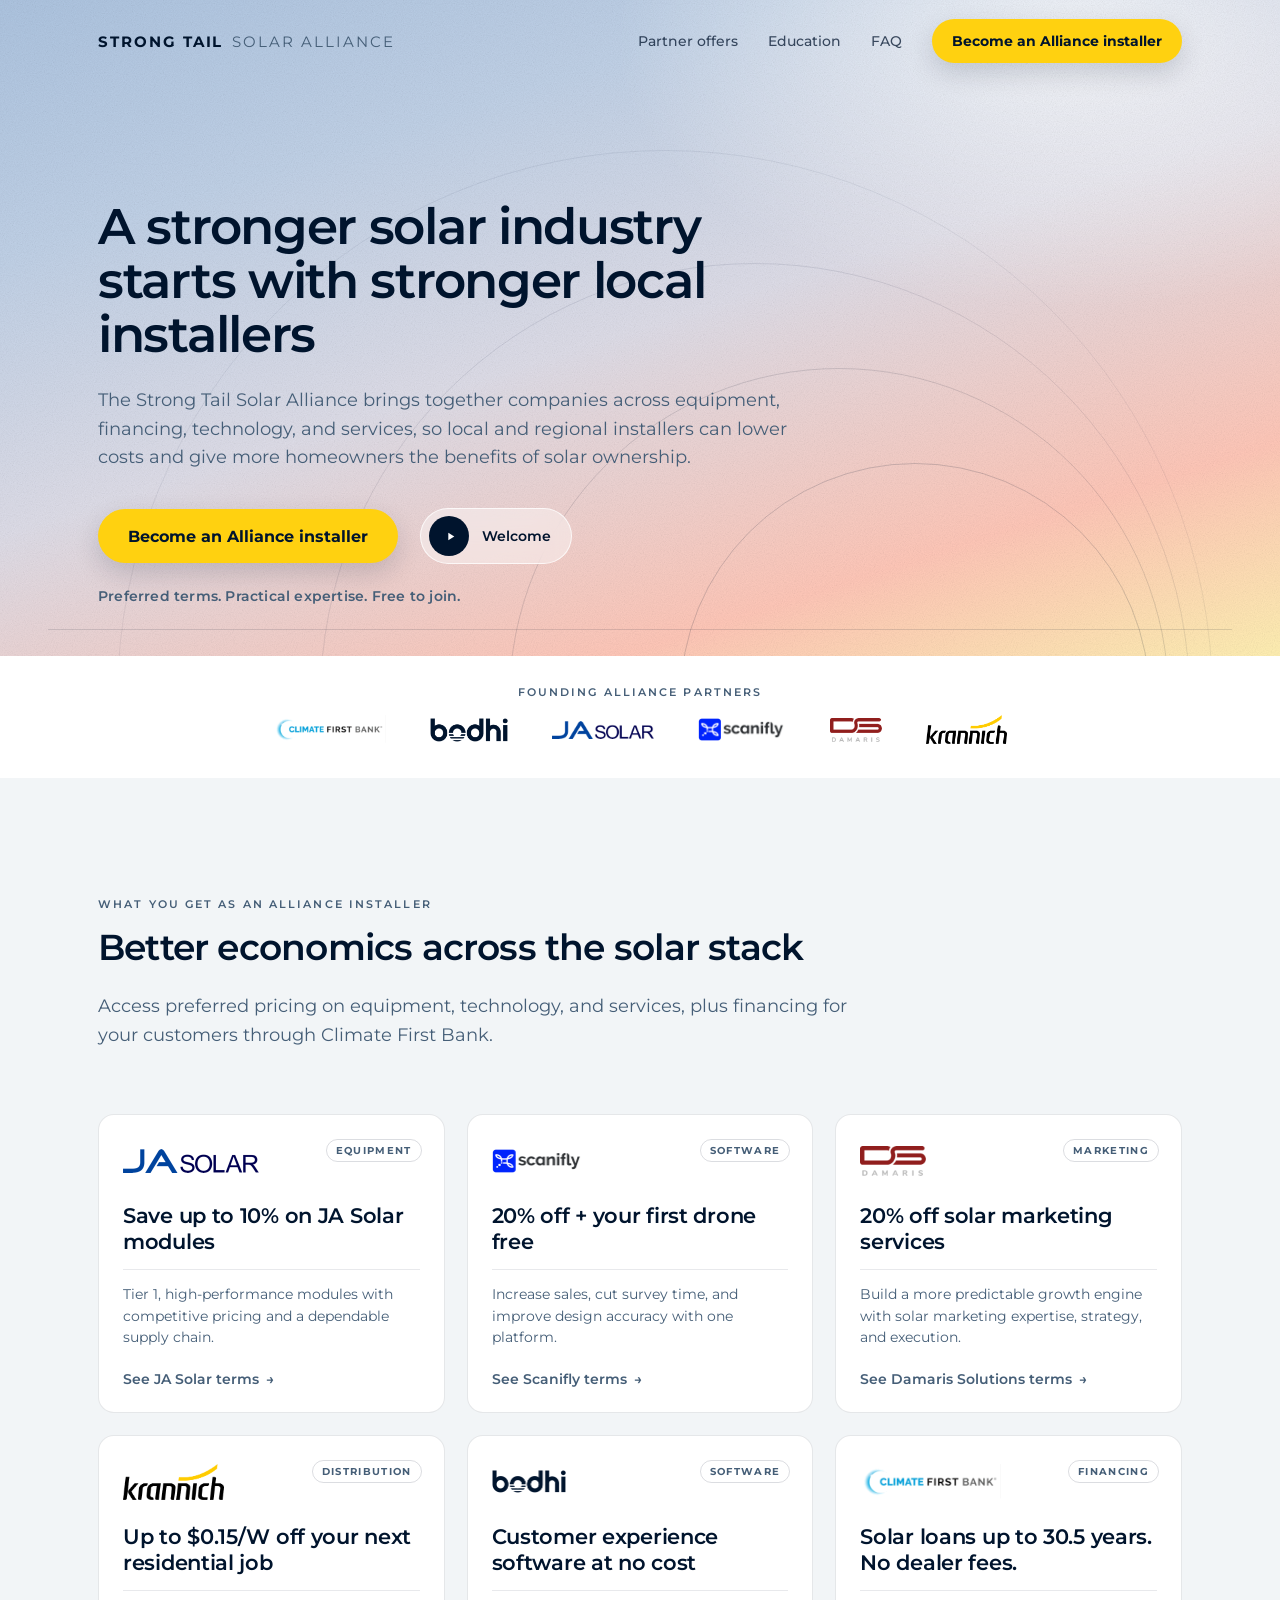
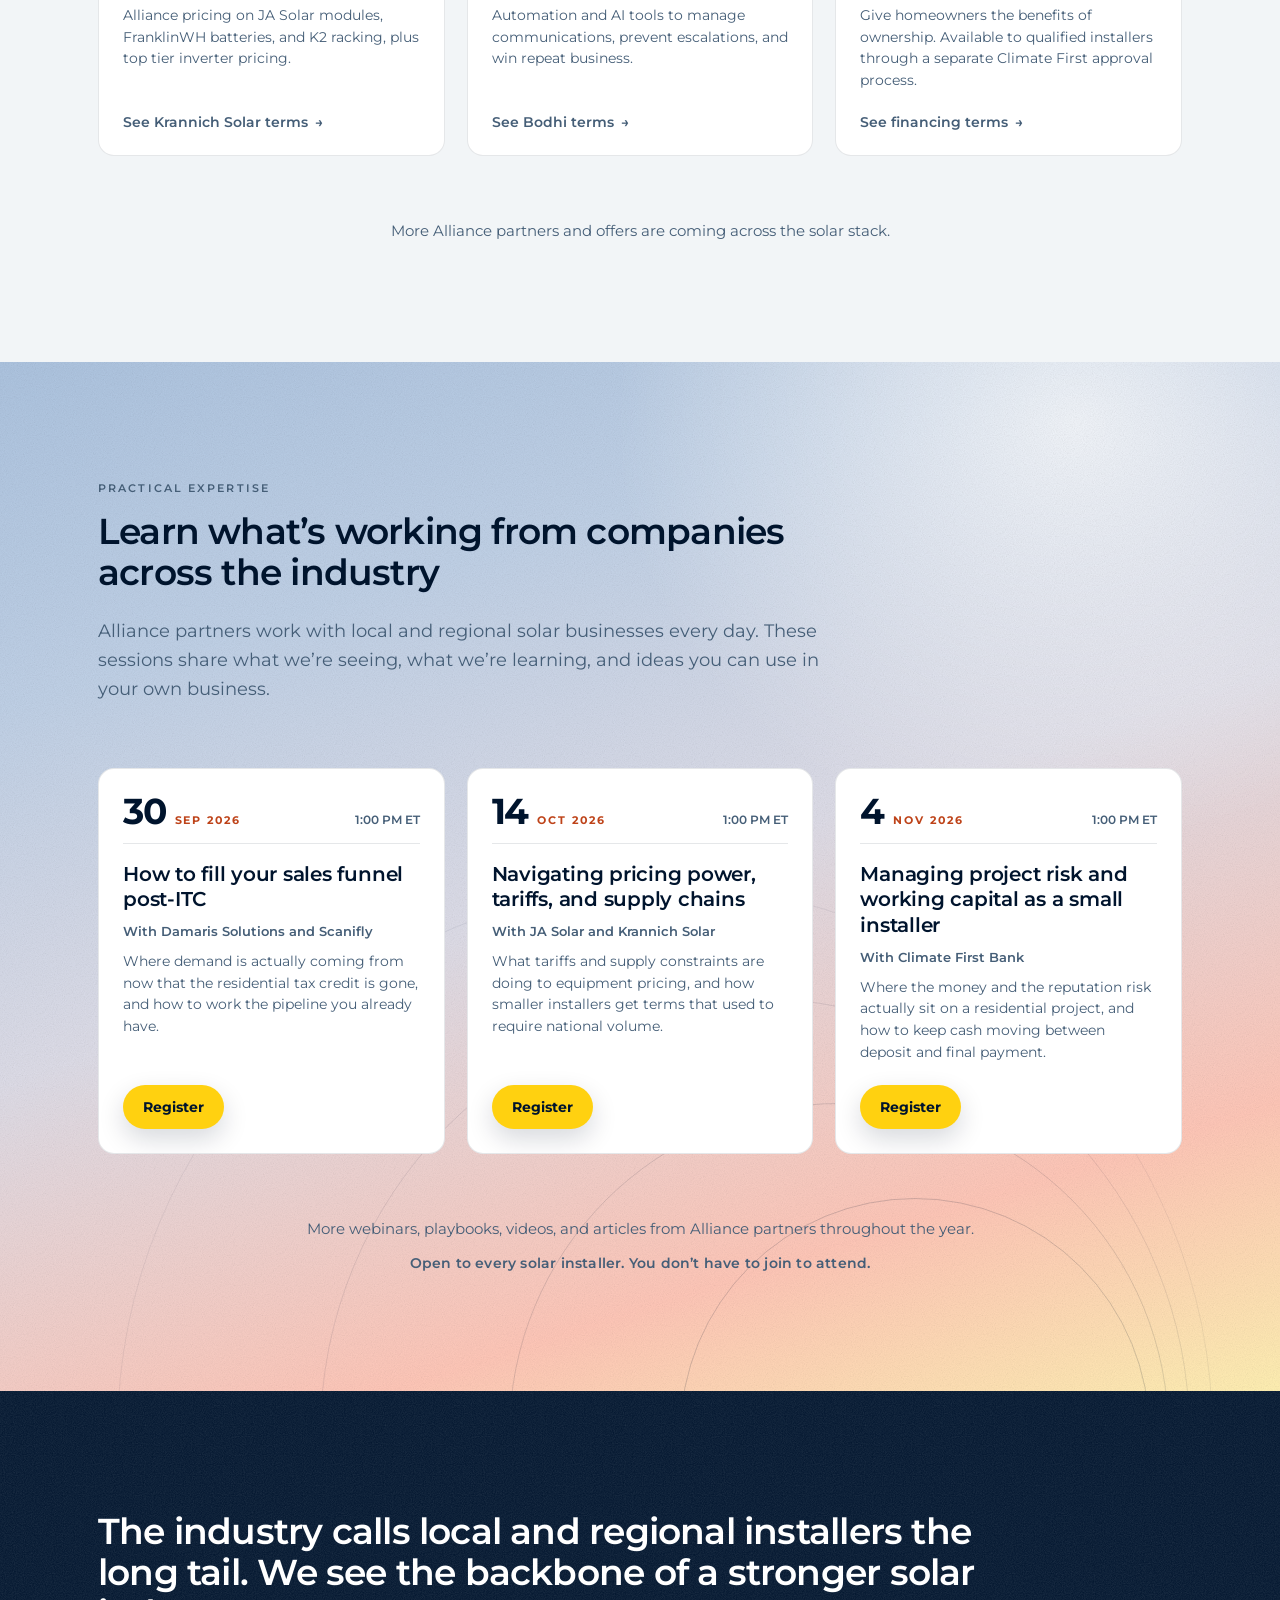
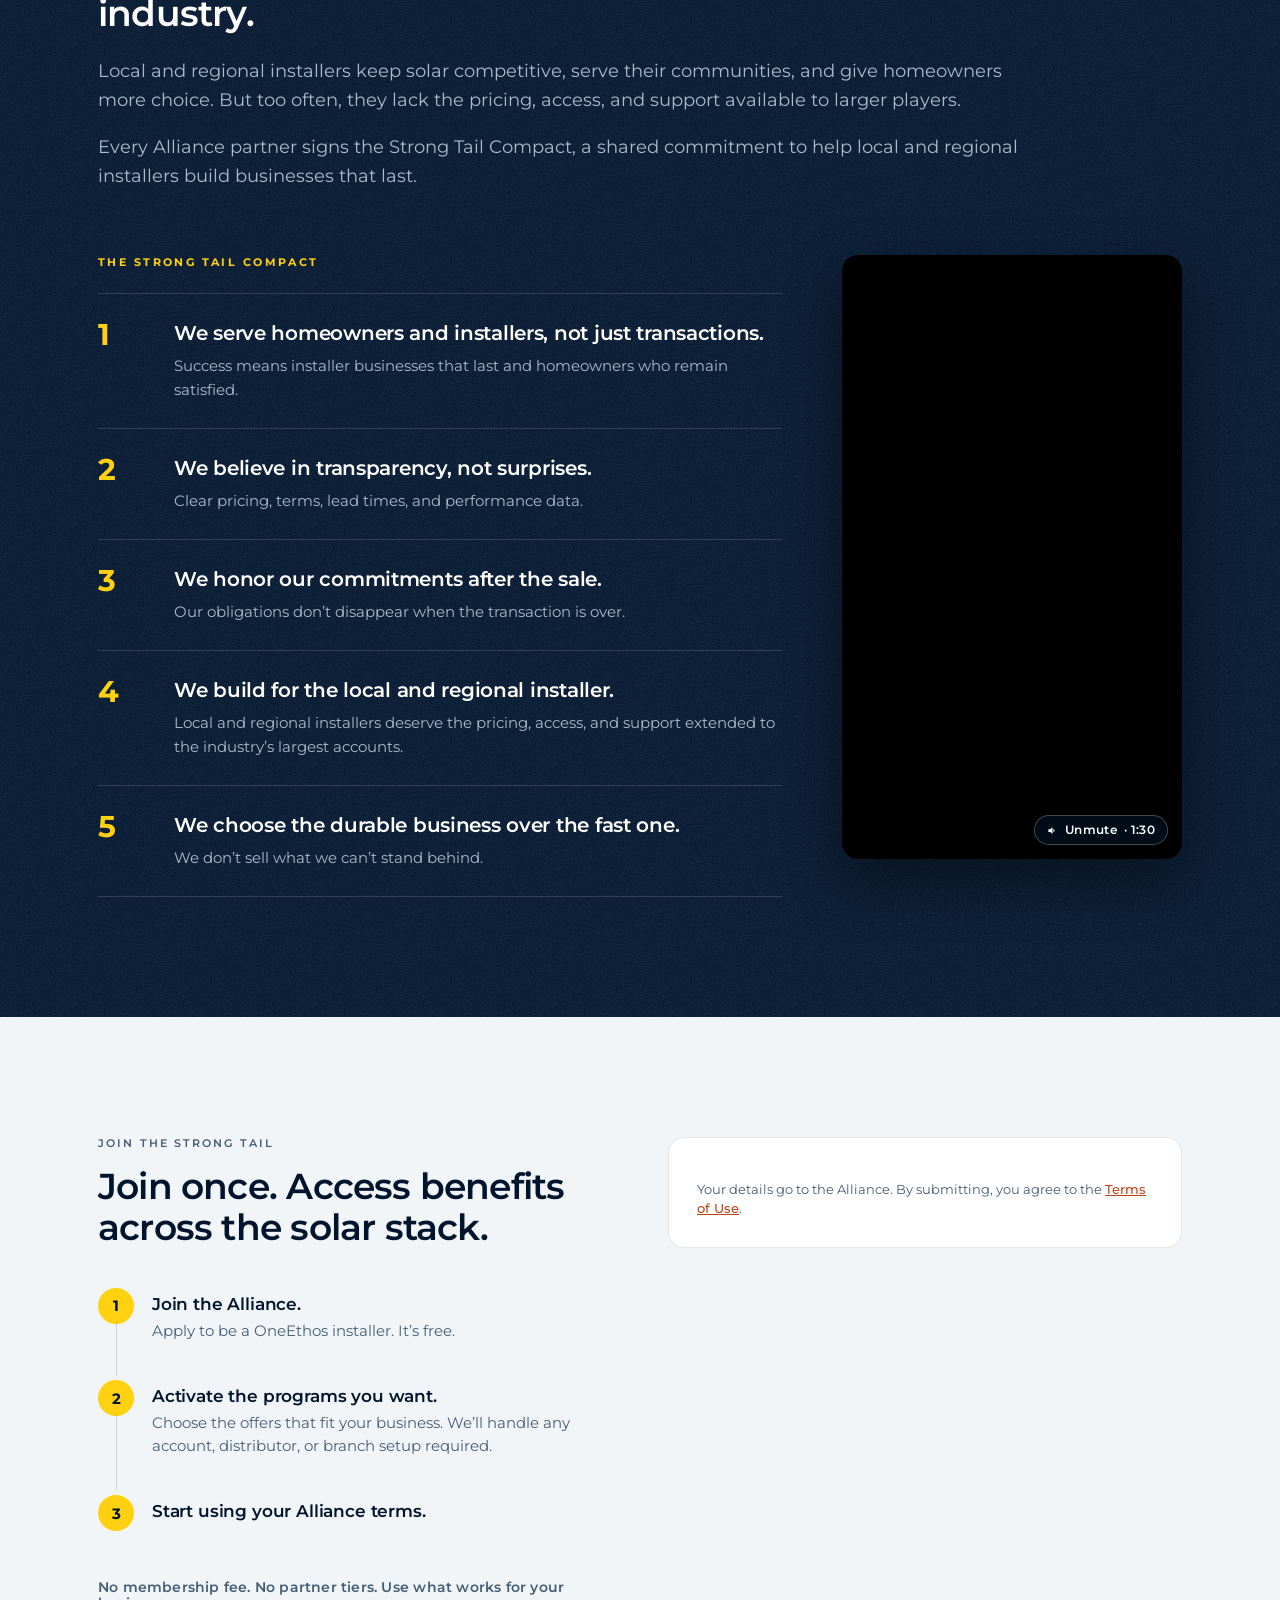
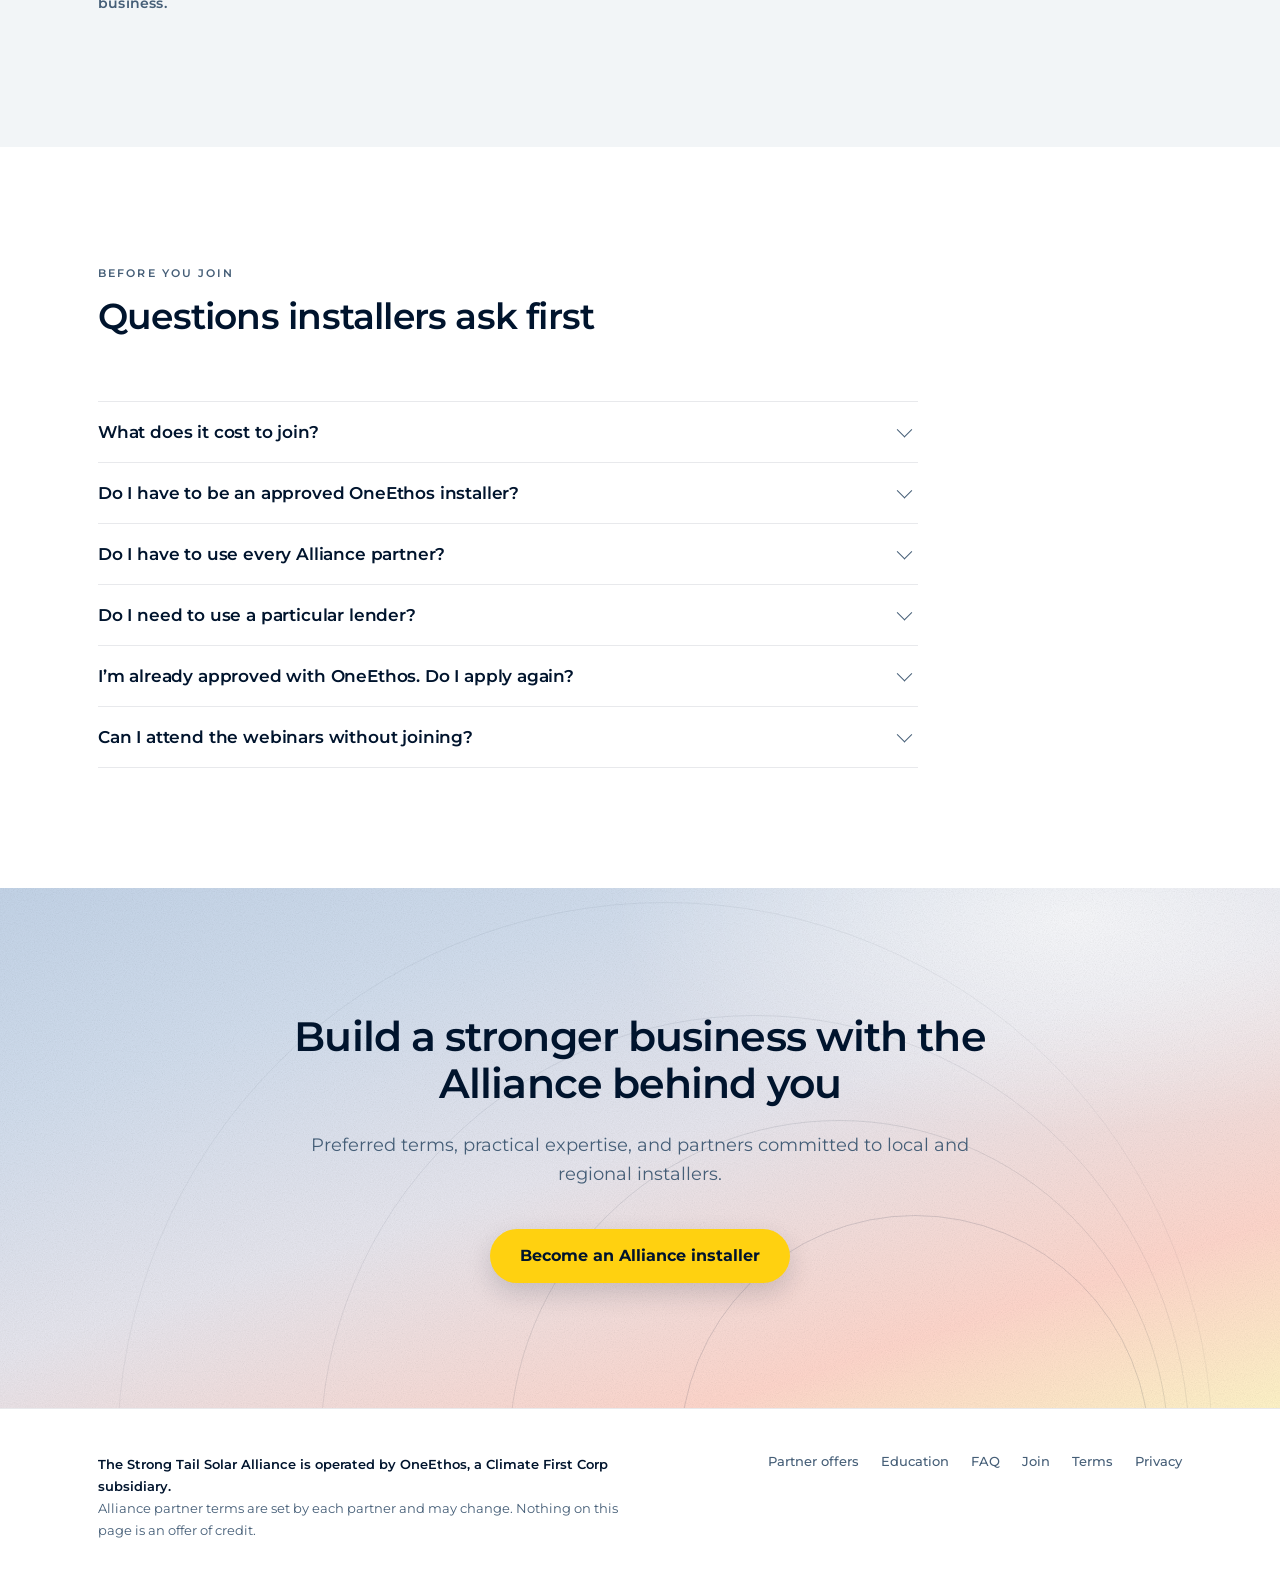
==== index.html @ cf06bca0 "Homepage: the join form states the terms, and the pill drops its runtime" ====
<!doctype html>
<html lang="en">
<head>
<meta charset="utf-8">
<meta name="viewport" content="width=device-width, initial-scale=1">

<title>Strong Tail Solar Alliance | Preferred terms for local and regional installers</title>
<meta name="description" content="The Strong Tail Solar Alliance brings together companies across equipment, financing, technology, and services, so local and regional installers can lower costs and give more homeowners the benefits of solar ownership.">

<!-- PRE-LAUNCH ONLY. DELETE THIS TAG ON WEDNESDAY 16 SEPTEMBER 2026.
     The page is reachable before launch for review and sharing, but the form is
     not wired to HubSpot and the partner terms and Register links still point at
     "#". Search engines should not index that state. -->
<meta name="robots" content="noindex, nofollow">

<link rel="canonical" href="https://strongtail.bodhi.solar/">
<meta property="og:type" content="website">
<meta property="og:url" content="https://strongtail.bodhi.solar/">
<meta property="og:site_name" content="Strong Tail Solar Alliance">
<meta property="og:title" content="Strong Tail Solar Alliance">
<meta property="og:description" content="Preferred terms. Practical expertise. Free to join.">
<!-- This link gets posted by every Alliance partner, so the card carries the
     wordmark, the headline and the URL, and stays legible as a thumbnail.
     Absolute URLs are required: scrapers do not resolve relative paths. -->
<meta property="og:image" content="https://strongtail.bodhi.solar/assets/og-image.jpg">
<meta property="og:image:type" content="image/jpeg">
<meta property="og:image:width" content="1200">
<meta property="og:image:height" content="630">
<meta property="og:image:alt" content="Strong Tail Solar Alliance. A stronger solar industry starts with stronger local installers">
<meta name="twitter:card" content="summary_large_image">
<meta name="twitter:image" content="https://strongtail.bodhi.solar/assets/og-image.jpg">
<meta name="twitter:title" content="Strong Tail Solar Alliance">
<meta name="twitter:description" content="Preferred terms. Practical expertise. Free to join.">
<meta name="theme-color" content="#FFFCF5">

<!-- Bodhi mark. The sun icon rather than the wordmark: at 16px in a tab the
     wordmark is unreadable and the sun still holds its shape. Opaque navy
     square, so it sits correctly on light and dark browser chrome alike. -->
<link rel="icon" href="/favicon.ico" sizes="16x16 32x32 48x48">
<link rel="icon" type="image/png" sizes="32x32" href="assets/favicon-32.png">
<link rel="apple-touch-icon" sizes="180x180" href="assets/apple-touch-icon.png">

<link rel="preconnect" href="https://fonts.googleapis.com">
<link rel="preconnect" href="https://fonts.gstatic.com" crossorigin>
<link href="https://fonts.googleapis.com/css2?family=Montserrat:wght@400;500;600;700&display=swap" rel="stylesheet">

<!-- tokens.css first, always. Every colour, step and radius lives there. -->
<link rel="stylesheet" href="styles/tokens.css">
<link rel="stylesheet" href="styles/site.css">
</head>
<body>

<a class="skip-link" href="#main">Skip to content</a>

<div class="page">

  <!-- ============================ HEADER ============================
       Wordmark only. No OneEthos or Climate First Bank lockup: both appear in
       the partner roster, and putting one in the header would make the Alliance
       read as a bank's marketing program rather than a coalition. The operator
       credit is disclosed in the footer instead.

       The wordmark is type, so one flex-direction change gives the stacked
       form below 620px. One asset, no drift.

       THE HEADER CTA MUST NEVER BE HIDDEN. Below 900px the nav links hide and
       the CTA label swaps; the rule is scoped to `.nav > a:not(.btn)`. A blanket
       rule on nav children has broken this twice.                        -->
  <header class="site-header" id="hdr"><div class="bar">
    <div class="wm"><span class="wm-a">STRONG TAIL</span><span class="wm-b">SOLAR ALLIANCE</span></div>
    <nav class="nav" aria-label="Primary">
      <a href="#offers">Partner offers</a><a href="#education">Education</a><a href="#faq">FAQ</a>
      <a class="btn btn--sm" href="#join"><span class="cta-long">Become an Alliance installer</span><span class="cta-short">Join the Alliance</span></a>
    </nav>
  </div></header>

  <main id="main">

  <!-- ============================== HERO ============================== -->
  <section class="sec sec--hero hero" id="top" aria-labelledby="hero-h">
    <div class="layer sky" aria-hidden="true"></div><div class="layer wash" aria-hidden="true"></div>
    <div class="orb r1" aria-hidden="true"></div><div class="orb r2" aria-hidden="true"></div><div class="orb r3" aria-hidden="true"></div><div class="orb r4" aria-hidden="true"></div>
    <div class="horizon" aria-hidden="true"></div><div class="grain" aria-hidden="true"></div>
    <div class="wrap"><div class="copy">
      <h1 class="h1" id="hero-h">A stronger solar industry starts with stronger local installers</h1>
      <p class="lede">The Strong Tail Solar Alliance brings together companies across equipment,
      financing, technology, and services, so local and regional installers can lower costs and give
      more homeowners the benefits of solar ownership.</p>
      <!-- The CTA and the Welcome pill share a row; .micro stays below it. The pill
           is a <button>, not an anchor: it opens a dialog, it does not navigate, and
           an href="#" would put a junk entry in the reader's history.

           data-yt is the one place the video id lives on this page. js/main.js reads
           it here and on #welcome-rail below, and hands it to the same lightbox the
           partner cards use. Nothing is requested from youtube.com until it is
           pressed. -->
      <div class="hero-actions">
        <a class="btn btn--lg" href="#join">Become an Alliance installer</a>
        <button class="playpill" type="button" data-welcome-open data-yt="OXuf1GBqPTc"
                aria-label="Play the welcome video">
          <span class="disc" aria-hidden="true">
            <svg viewBox="0 0 24 24" focusable="false"><path d="M8 5v14l11-7z"/></svg>
          </span>
          <span class="t">
            <span class="t1">Welcome</span>
          </span>
        </button>
      </div>
      <p class="micro">Preferred terms. Practical expertise. Free to join.</p>
    </div></div>
  </section>

  <!-- =========================== LOGO STRIP ===========================
       GENERATED BLOCK. Edit data/partners.json, then run the sync script.
       Logos as supplied, never tinted, textured or recoloured.          -->
  <section class="sec sec--strip strip g-white" aria-labelledby="strip-h">
    <div class="wrap centred">
      <p class="eyebrow lbl" id="strip-h">Founding Alliance partners</p>
      <!-- partners:strip:start -->
      <div class="logo-row">
        <span class="logo-slot logo-slot--img logo-slot--climate-first-bank"><img style="--lh:36px" src="assets/logos/climate-first-bank.png" alt="Climate First Bank"></span>
        <span class="logo-slot logo-slot--img logo-slot--bodhi"><img style="--lh:23px" src="assets/logos/bodhi.png" alt="Bodhi"></span>
        <span class="logo-slot logo-slot--img logo-slot--ja-solar"><img style="--lh:24px" src="assets/logos/ja-solar.png" alt="JA Solar"></span>
        <span class="logo-slot logo-slot--img logo-slot--scanifly"><img style="--lh:24px" src="assets/logos/scanifly.png" alt="Scanifly"></span>
        <span class="logo-slot logo-slot--img logo-slot--damaris-solutions"><img style="--lh:30px" src="assets/logos/damaris-solutions.png" alt="Damaris Solutions"></span>
        <span class="logo-slot logo-slot--img logo-slot--krannich"><img style="--lh:36px" src="assets/logos/krannich.png" alt="Krannich Solar"></span>
      </div>
      <!-- partners:strip:end -->
    </div>
  </section>

  <!-- ========================= PARTNER OFFERS =========================
       GENERATED BLOCK for the grid: never hand-edit between the markers. -->
  <section class="sec sec--offers g-tint" id="offers" aria-labelledby="offers-h">
    <div class="wrap">
      <div class="intro">
        <p class="eyebrow">What you get as an Alliance installer</p>
        <h2 class="h2" id="offers-h">Better economics across the solar stack</h2>
        <p class="lede">Access preferred pricing on equipment, technology, and services, plus
        financing for your customers through Climate First Bank.</p>
      </div>

      <!-- partners:grid:start -->
      <div class="grid grid--3">
        <article class="card">
          <span class="cat">Equipment</span>
          <div class="slot"><img class="lg" style="--lh:24px" src="assets/logos/ja-solar.png" alt="JA Solar"></div>
          <p class="offer">Save up to 10% on JA Solar modules</p><p class="qual">Tier 1, high-performance modules with competitive pricing and a dependable supply chain.</p>
          <div class="card-cta"><a class="tlink" href="/partners/ja-solar/">See JA Solar terms<span class="arw">&rarr;</span></a></div>
        </article>
        <article class="card">
          <span class="cat">Software</span>
          <div class="slot"><img class="lg" style="--lh:24px" src="assets/logos/scanifly.png" alt="Scanifly"></div>
          <p class="offer">20% off + your first drone free</p><p class="qual">Increase sales, cut survey time, and improve design accuracy with one platform.</p>
          <div class="card-cta"><a class="tlink" href="/partners/scanifly/">See Scanifly terms<span class="arw">&rarr;</span></a></div>
        </article>
        <article class="card">
          <span class="cat">Marketing</span>
          <div class="slot"><img class="lg" style="--lh:30px" src="assets/logos/damaris-solutions.png" alt="Damaris Solutions"></div>
          <p class="offer">20% off solar marketing services</p><p class="qual">Build a more predictable growth engine with solar marketing expertise, strategy, and execution.</p>
          <div class="card-cta"><a class="tlink" href="/partners/damaris-solutions/">See Damaris Solutions terms<span class="arw">&rarr;</span></a></div>
        </article>
        <article class="card">
          <span class="cat">Distribution</span>
          <div class="slot"><img class="lg" style="--lh:36px" src="assets/logos/krannich.png" alt="Krannich Solar"></div>
          <p class="offer">Up to $0.15/W off your next residential job</p><p class="qual">Alliance pricing on JA Solar modules, FranklinWH batteries, and K2 racking, plus top tier inverter pricing.</p>
          <div class="card-cta"><a class="tlink" href="/partners/krannich/">See Krannich Solar terms<span class="arw">&rarr;</span></a></div>
        </article>
        <article class="card">
          <span class="cat">Software</span>
          <div class="slot"><img class="lg" style="--lh:23px" src="assets/logos/bodhi.png" alt="Bodhi"></div>
          <p class="offer">Customer experience software at no cost</p><p class="qual">Automation and AI tools to manage communications, prevent escalations, and win repeat business.</p>
          <div class="card-cta"><a class="tlink" href="/partners/bodhi/">See Bodhi terms<span class="arw">&rarr;</span></a></div>
        </article>
        <article class="card">
          <span class="cat">Financing</span>
          <div class="slot"><img class="lg" style="--lh:36px" src="assets/logos/climate-first-bank.png" alt="Climate First Bank"></div>
          <p class="offer">Solar loans up to 30.5 years. No dealer fees.</p><p class="qual">Give homeowners the benefits of ownership. Available to qualified installers through a separate Climate First approval process.</p>
          <div class="card-cta"><a class="tlink" href="/partners/climate-first-bank/">See financing terms<span class="arw">&rarr;</span></a></div>
        </article>
      </div>
      <!-- partners:grid:end -->

      <!-- This line no longer names categories, so the comingSoon.categories list in
           data/partners.json has no consumer. It is retained in the data file;
           nothing renders from it. -->
      <div class="tail"><p class="small">More Alliance partners and offers are coming across the
      solar stack.</p></div>
    </div>
  </section>

  <!-- Registration is a HubSpot landing page per webinar on pages.bodhi.solar,
       which is a different host from this one, so each opens in a new tab with
       rel="noopener" like every other off-site link here. The three URLs went in
       on 15 Sept 2026 and are ordered to match the cards; the page titles confirm
       it, Webinar #1 being the post-ITC one. -->
  <!-- ============================ EDUCATION ===========================
       Gradient ground, the second of exactly three gradient moments. Cards are
       led by a date block rather than an image: no headshots, no thumbnails.
       Source of truth for the sessions is data/webinars.json; these cards are
       written by hand, so change both together.
       TBD: registration URLs. One sign-up covers all three sessions, so all
       three buttons take the same href. If they do, the confirmation must say
       the reader is registered for all three.                            -->
  <section class="sec sec--edu g-white" id="education" aria-labelledby="edu-h">
    <div class="layer sky" aria-hidden="true"></div><div class="layer wash" aria-hidden="true"></div>
    <div class="orb r1" aria-hidden="true"></div><div class="orb r2" aria-hidden="true"></div><div class="orb r3" aria-hidden="true"></div><div class="orb r4" aria-hidden="true"></div>
    <div class="grain" aria-hidden="true"></div>
    <div class="wrap">
      <div class="intro">
        <p class="eyebrow">Practical expertise</p>
        <h2 class="h2" id="edu-h">Learn what&rsquo;s working from companies across the industry</h2>
        <p class="lede">Alliance partners work with local and regional solar businesses every day. These
        sessions share what we&rsquo;re seeing, what we&rsquo;re learning, and ideas you can use in your
        own business.</p>
      </div>
      <div class="grid grid--3">
        <article class="card card--edu">
          <div class="datebox"><span class="day">30</span><span class="mo">Sep 2026</span><span class="yr">1:00 PM ET</span></div>
          <h3 class="h3">How to fill your sales funnel post-ITC</h3>
          <p class="with">With Damaris Solutions and Scanifly</p>
          <p class="take">Where demand is actually coming from now that the residential tax credit is
          gone, and how to work the pipeline you already have.</p>
          <div class="card-cta"><a class="btn btn--sm" href="https://pages.bodhi.solar/2026-alliance-webinar-1-fill-your-sales-funnel-post-itc" target="_blank" rel="noopener">Register</a></div>
        </article>
        <!-- Second partner settled 8 Sept 2026: Krannich Solar, the natural fit once
             this session became tariffs and supply chains. -->
        <article class="card card--edu">
          <div class="datebox"><span class="day">14</span><span class="mo">Oct 2026</span><span class="yr">1:00 PM ET</span></div>
          <h3 class="h3">Navigating pricing power, tariffs, and supply chains</h3>
          <p class="with">With JA Solar and Krannich Solar</p>
          <p class="take">What tariffs and supply constraints are doing to equipment pricing, and how
          smaller installers get terms that used to require national volume.</p>
          <div class="card-cta"><a class="btn btn--sm" href="https://pages.bodhi.solar/2026-alliance-webinar-2-navigating-pricing-power-tariffs-and-supply-chains" target="_blank" rel="noopener">Register</a></div>
        </article>
        <!-- Climate First Bank carries this one alone. Working capital was added to
             the title on 8 Sept 2026, which is squarely the bank's subject. -->
        <article class="card card--edu">
          <div class="datebox"><span class="day">4</span><span class="mo">Nov 2026</span><span class="yr">1:00 PM ET</span></div>
          <h3 class="h3">Managing project risk and working capital as a small installer</h3>
          <p class="with">With Climate First Bank</p>
          <p class="take">Where the money and the reputation risk actually sit on a residential project,
          and how to keep cash moving between deposit and final payment.</p>
          <div class="card-cta"><a class="btn btn--sm" href="https://pages.bodhi.solar/2026-alliance-webinar-3-managing-project-risk-and-working-capital-as-a-small-installer" target="_blank" rel="noopener">Register</a></div>
        </article>
      </div>
      <div class="tail">
        <p class="small">More webinars, playbooks, videos, and articles from Alliance partners
        throughout the year.</p>
        <p class="micro" style="margin-top:14px">Open to every solar installer. You don&rsquo;t have to join to attend.</p>
      </div>
    </div>
  </section>

  <!-- ======================= THE STRONG TAIL COMPACT ==================
       Why Strong Tail and the Compact are one dark section. Merged, the
       argument and the promise it leads to read as a single document rather
       than a setup followed by a graphic. No divider between them; spacing
       carries it. This is the only dark band on the site.               -->
  <section class="sec sec--pact compact g-dark" id="why" aria-labelledby="pact-h">
    <div class="grain" aria-hidden="true"></div>
    <div class="wrap">
      <!-- No eyebrow here on purpose: the section leads with the statement, and
           "The Strong Tail Compact" now labels the five commitments below instead
           of appearing twice. This is the only section without an eyebrow. -->
      <div class="intro">
        <h2 class="h2" id="pact-h">The industry calls local and regional installers the long tail. We see the
        backbone of a stronger solar industry.</h2>
        <p class="lede">Local and regional installers keep solar competitive, serve their communities, and
        give homeowners more choice. But too often, they lack the pricing, access, and support
        available to larger players.</p>
        <p class="lede" style="margin-top:18px">Every Alliance partner signs the Strong Tail Compact,
        a shared commitment to help local and regional installers build businesses that last.</p>
      </div>

      <!-- The intro runs full width above; the split starts here, Compact left and
           the welcome video right. The band is already ink, so a vertical video
           needs no card, no border and no pillarbox fill: every other placement on
           this page would have had to invent a container for it.

           No label above the rail. A second yellow eyebrow competes with THE STRONG
           TAIL COMPACT, and no caption under it either. Both were cut deliberately.

           Below 900px .cols stacks and the rail moves ABOVE the Compact, so the
           video lands mid-scroll as a break rather than after five commitments. -->
      <div class="cols">
        <div class="col-main">
          <p class="pact-label">The Strong Tail Compact</p>
          <div class="pact">
            <div class="row"><div class="num">1</div><div>
              <p class="claim">We serve homeowners and installers, not just transactions.</p>
              <p class="sup">Success means installer businesses that last and homeowners who remain satisfied.</p></div></div>
            <div class="row"><div class="num">2</div><div>
              <p class="claim">We believe in transparency, not surprises.</p>
              <p class="sup">Clear pricing, terms, lead times, and performance data.</p></div></div>
            <div class="row"><div class="num">3</div><div>
              <p class="claim">We honor our commitments after the sale.</p>
              <p class="sup">Our obligations don&rsquo;t disappear when the transaction is over.</p></div></div>
            <div class="row"><div class="num">4</div><div>
              <p class="claim">We build for the local and regional installer.</p>
              <p class="sup">Local and regional installers deserve the pricing, access, and support extended to
              the industry&rsquo;s largest accounts.</p></div></div>
            <div class="row"><div class="num">5</div><div>
              <p class="claim">We choose the durable business over the fast one.</p>
              <p class="sup">We don&rsquo;t sell what we can&rsquo;t stand behind.</p></div></div>
          </div>
        </div>

        <div class="col-rail">
          <!-- The poster is the partner card's, deliberately: it is the frame YouTube
               uses as this video's thumbnail, so the homepage, Bodhi's partner page and
               the channel all show one image. alt is empty because the button beside it
               carries the accessible name.

               js/main.js swaps in the muted looping embed once the band is near, then
               adds .is-live to fade this out. Until then the poster is all that loads. -->
          <div class="wvid" id="welcome-rail" data-yt="OXuf1GBqPTc">
            <img class="wvid__poster" src="assets/video/bodhi-poster.jpg" alt=""
                 width="540" height="960">
            <button class="vsound" type="button" aria-label="Play the welcome video with sound">
              <svg viewBox="0 0 24 24" aria-hidden="true" focusable="false"><path d="M3 9v6h4l5 4V5L7 9H3zm13.5 3a4.5 4.5 0 0 0-2.5-4v8a4.5 4.5 0 0 0 2.5-4z"/></svg>
              <span class="vsound__label">Unmute</span> &middot; 1:30
            </button>
          </div>
        </div>
      </div>
    </div>
  </section>

  <!-- ============================== JOIN ==============================
       The three steps live in the left column. They replaced the earlier
       paragraph copy and are load-bearing: DO NOT SOFTEN. The reasoning is
       recorded in COPY.md and DECISIONS.md.       -->
  <section class="sec sec--join" id="join" aria-labelledby="join-h">
    <div class="wrap">
      <div class="join-grid">
        <div class="join-copy">
          <p class="eyebrow" style="margin:0 0 16px">Join the Strong Tail</p>
          <h2 class="h2" id="join-h">Join once. Access benefits across the solar stack.</h2>
          <ol class="steps-list">
            <li><span class="sn" aria-hidden="true">1</span><div>
              <p class="st">Join the Alliance.</p>
              <p class="small">Apply to be a OneEthos installer. It&rsquo;s free.</p></div></li>
            <li><span class="sn" aria-hidden="true">2</span><div>
              <p class="st">Activate the programs you want.</p>
              <p class="small">Choose the offers that fit your business. We&rsquo;ll handle any account,
              distributor, or branch setup required.</p></div></li>
            <li><span class="sn" aria-hidden="true">3</span><div>
              <p class="st">Start using your Alliance terms.</p></div></li>
          </ol>
          <p class="micro" style="margin-top:26px">No membership fee. No partner tiers. Use what works for your business.</p>
        </div>

        <div>
          <!-- HubSpot v4 developer embed. Renders server-side HTML into the div
               below via innerHTML, NOT an iframe, which is why styles/site.css can
               style it. The one iframe HubSpot inserts is a hidden POST target.

               If the render endpoint fails, HubSpot's loader silently swaps the
               class to hs-form-frame and loads the IFRAMED embed instead: the form
               still works but every style we set disappears. js/main.js watches for
               that and shouts. See BUILD-SPEC.md.

               Portal 4854223, region na2. The loader carries a MutationObserver, so
               one copy per page handles the div wherever it sits. -->
          <script src="https://js-na2.hsforms.net/forms/embed/developer/4854223.js" defer></script>
          <div class="form" id="hubspot-form">
            <div class="hs-form-html"
                 data-region="na2"
                 data-portal-id="4854223"
                 data-form-id="2f45a234-20a1-4bab-a791-832a94637dc7"></div>
            <!-- Sits after the embed, so it reads under HubSpot's submit button, the
                 same placement the partner forms use. The Terms say agreement is
                 formed by submitting a form, and this is the site's primary one. -->
            <p class="note-sm">Your details go to the Alliance.
            By submitting, you agree to the <a class="tlink--inline" href="/terms/">Terms of Use</a>.</p>
            <noscript>
              <p class="note-sm">This form needs JavaScript. If it does not appear, email
              <a class="tlink" href="mailto:hello@bodhi.solar">hello@bodhi.solar</a> and we will
              set you up.</p>
            </noscript>
          </div>
        </div>
      </div>
    </div>
  </section>

  <!-- =============================== FAQ ============================== -->
  <section class="sec sec--faqs g-tint" id="faq" aria-labelledby="faq-h">
    <div class="wrap">
      <div class="intro"><p class="eyebrow">Before you join</p>
        <h2 class="h2" id="faq-h">Questions installers ask first</h2></div>
      <div class="faq">
        <details><summary>What does it cost to join?</summary>
          <div class="ans">Nothing.</div></details>
        <details><summary>Do I have to be an approved OneEthos installer?</summary>
          <div class="ans">Yes. Approval is how you join the Alliance, and it is what gives you access
          to the partner offers and to the financing available through OneEthos. If you are already
          approved, you do not apply again.</div></details>
        <details><summary>Do I have to use every Alliance partner?</summary>
          <div class="ans">No. Activate the programs that fit your business.</div></details>
        <details><summary>Do I need to use a particular lender?</summary>
          <div class="ans">Some project-level terms require a Loan ID from a OneEthos-approved lender.
          Others are company-wide. Each partner page explains what applies.</div></details>
        <details><summary>I&rsquo;m already approved with OneEthos. Do I apply again?</summary>
          <div class="ans">No. Tell us who you are and we&rsquo;ll help activate the Alliance programs you
          want.</div></details>
        <details><summary>Can I attend the webinars without joining?</summary>
          <div class="ans">Yes. Alliance education is open to everyone.</div></details>
      </div>
    </div>
  </section>

  <!-- =========================== CLOSING BAND =========================
       Deliberately the shortest section on the page. One line, one button,
       nothing else. It is a door, not an argument.                      -->
  <section class="sec sec--close close" aria-labelledby="close-h">
    <div class="layer sky" aria-hidden="true"></div><div class="layer wash" aria-hidden="true"></div>
    <div class="orb r1" aria-hidden="true"></div><div class="orb r2" aria-hidden="true"></div><div class="orb r3" aria-hidden="true"></div><div class="orb r4" aria-hidden="true"></div>
    <div class="grain" aria-hidden="true"></div>
    <div class="wrap">
      <h2 class="h2" id="close-h">Build a stronger business with the Alliance behind you</h2>
      <p class="lede close-sub">Preferred terms, practical expertise, and partners committed to
      local and regional installers.</p>
      <a class="btn btn--lg" href="#join">Become an Alliance installer</a>
    </div>
  </section>

  </main>

  <!-- ============================== FOOTER ============================
       This is where OneEthos and Climate First Bank are disclosed, which is
       what allows the header to be wordmark-only.                       -->
  <footer class="foot">
    <div class="wrap"><div class="row">
      <p class="op"><b>The Strong Tail Solar Alliance is operated by OneEthos, a Climate First Corp subsidiary.</b><br>
      Alliance partner terms are set by each partner and may change. Nothing on this page is an
      offer of credit.</p>
      <nav class="links" aria-label="Footer">
        <a href="#offers">Partner offers</a><a href="#education">Education</a>
        <a href="#faq">FAQ</a><a href="#join">Join</a><a href="/terms/">Terms</a>
        <!-- OneEthos operates the Alliance and this form collects personal data, so
             the notice lives with the operator rather than as a second policy here.
             Off-site, hence the new tab and rel="noopener". -->
        <a href="https://www.oneethos.com/privacy-policy" target="_blank" rel="noopener">Privacy</a>
      </nav>
    </div></div>
  </footer>

</div>

<script src="js/main.js"></script>
</body>
</html>
---- styles/tokens.css ----
/* ---------------------------------------------------------------------------
   Strong Tail Solar Alliance — design tokens
   Single source of truth for colour, geometry, type and spacing.
   Never re-derive a value from a screenshot. Change it here or nowhere.
   --------------------------------------------------------------------------- */
:root{
  --blue:#00142D; --yellow:#FFD110; --yellow-h:#FFDA45; --salmon:#FF6F47;
  --blue-0:#ADC4E0; --blue-1:#C0D1E7; --mist-1:#DEDDE8; --salmon-1:#FFC7B8; --yellow-1:#FFF0B2;
  /* --ink-soft and --accent-text are CONTRAST-DERIVED. Do not lighten them.
     Both were measured against every ground they sit on and set to clear WCAG
     AA for normal text, 4.5:1. Lightening either by a shade puts body copy,
     eyebrows, card links and form labels back below the line.
       --ink-soft     6.73 on white, 6.15 on tint, 5.31 on #E7E3E9
       --accent-text  5.24 on white, 4.79 on tint
     Brand Salmon #FF6F47 is 2.7:1 and is never used as text.

     KNOWN EXCEPTION, measured 28 Aug 2026 and accepted by Scott. Those figures
     are for white, tint and the LIGHTEST part of the gradient. The gradient
     actually runs to #B3C7DF at the blue end and #F5C6BB through the salmon,
     and on those --ink-soft lands 3.89 to 4.38, below AA. It affects text on
     gradient bands only: the education eyebrow, lede, small and micro, the
     hero micro line, and .back and .idtext .cat on partner pages. Everything on
     white and tint passes comfortably. Darkening this token to #3B5167 would
     clear every ground if that is ever revisited.                        */
  --ink:#00142D; --ink-soft:#455E77; --accent-text:#BE4319;
  --on-dark:#FFFFFF; --on-dark-soft:#A9BCCE;
  --white:#FFFFFF; --tint:#F2F5F7; --cream:#FFFCF5;
  --rule:rgba(0,20,45,.13); --rule-soft:rgba(0,20,45,.09);
  --l1:rgba(0,20,45,.17); --l2:rgba(0,20,45,.13); --l3:rgba(0,20,45,.095); --l4:rgba(0,20,45,.068);
  --cx:365px; --cy:-42px; --r0:235px; --skew:0.8;
  --sky-angle:162deg;
  --grain:0.20; --font:'Montserrat',Arial,sans-serif;
  --gutter:48px; --maxw:1180px;
  /* How far the thanks page's game card breaks up over the gradient band. Since
     10 Sept 2026 the card is the first thing in its band, so this IS the overlap
     and nothing is subtracted from it. It read 200px when the caption sat above
     the card and ate 93px of the pull; 107 is the overlap that arrangement
     actually produced, measured at 1280px before the change. The 900px block in
     site.css carries the matching 51px. */
  --game-pull:107px;
  --s3:16px; --s4:24px; --s5:40px; --s6:64px; --s7:96px; --s8:120px;
}
---- styles/site.css ----
/* ---------------------------------------------------------------------------
   Strong Tail Solar Alliance — site styles
   Loaded after tokens.css, which defines every custom property used here.
   --------------------------------------------------------------------------- */
*,*::before,*::after{box-sizing:border-box}
html{scroll-behavior:smooth}
body{margin:0;font-family:var(--font);color:var(--ink);background:var(--cream);
  -webkit-font-smoothing:antialiased;font-size:16px}
img,svg{max-width:100%;display:block}
a{color:inherit}
:focus-visible{outline:2px solid var(--ink);outline-offset:3px}

/* ============================ shared primitives ========================== */
.wrap{max-width:var(--maxw);margin:0 auto;padding-left:var(--gutter);padding-right:var(--gutter);
  position:relative;z-index:10}
.sec{position:relative;overflow:hidden;isolation:isolate;padding:var(--s8) 0}
.sec--slim{padding:var(--s6) 0}
.layer{position:absolute;inset:0;z-index:0;pointer-events:none}

/* grounds */
.g-white{background:var(--white)}
.g-tint{background:var(--tint)}
.g-dark{background:var(--blue);color:var(--on-dark)}
.sky{background:linear-gradient(var(--sky-angle),var(--blue-0) 0%,var(--blue-1) 24%,var(--mist-1) 50%,var(--salmon-1) 80%,var(--yellow-1) 100%)}
.wash{background:radial-gradient(ellipse 58% 66% at 84% 6%,rgba(255,255,255,.76) 0%,rgba(255,255,255,0) 62%)}
.grain{position:absolute;inset:0;z-index:6;pointer-events:none;opacity:var(--grain);mix-blend-mode:multiply;
  background-image:url("data:image/svg+xml,%3Csvg xmlns='http://www.w3.org/2000/svg' width='240' height='240'%3E%3Cfilter id='n'%3E%3CfeTurbulence type='fractalNoise' baseFrequency='0.9' numOctaves='4' stitchTiles='stitch'/%3E%3CfeColorMatrix type='saturate' values='0'/%3E%3C/filter%3E%3Crect width='240' height='240' filter='url(%23n)'/%3E%3C/svg%3E");
  background-size:240px 240px}
.g-dark .grain{mix-blend-mode:screen;opacity:.14}

/* ring geometry: one shared centre, gaps compressed on the right */
.orb{position:absolute;border-radius:50%;z-index:2;pointer-events:none;
  width:calc(var(--r)*2);height:calc(var(--r)*2);
  right:calc(var(--cx) - var(--r) + var(--skew)*(var(--r) - var(--r0)));
  bottom:calc(var(--cy) - var(--r))}
.r1{--r:235px;border:1px solid var(--l1)} .r2{--r:330px;border:1px solid var(--l2)}
.r3{--r:435px;border:1px solid var(--l3)} .r4{--r:548px;border:1px solid var(--l4)}
.horizon{position:absolute;left:var(--gutter);right:var(--gutter);bottom:26px;height:1px;
  background:var(--rule);z-index:3}

/* type */
h1,h2,h3,h4,p{margin:0}
.h1{font-size:clamp(32px,3.9vw,52px);font-weight:600;line-height:1.08;letter-spacing:-.026em}
.h2{font-size:clamp(26px,2.8vw,38px);font-weight:600;line-height:1.14;letter-spacing:-.022em}
.h3{font-size:20px;font-weight:600;line-height:1.28;letter-spacing:-.012em}
.lede{font-size:17.5px;font-weight:400;line-height:1.65;color:var(--ink-soft);max-width:68ch}
.body{font-size:16px;line-height:1.66;color:var(--ink-soft)}
.small{font-size:14.5px;line-height:1.55;color:var(--ink-soft)}
.micro{font-size:13.5px;font-weight:600;color:var(--ink-soft);letter-spacing:.015em}
.eyebrow{font-size:10.5px;font-weight:600;letter-spacing:.20em;text-transform:uppercase;color:var(--ink-soft)}
.g-dark .lede,.g-dark .body,.g-dark .small{color:var(--on-dark-soft)}
.g-dark .eyebrow{color:#7E93A8}

/* section intro: left aligned, same axis as the hero headline */
.intro{max-width:760px;margin:0 0 var(--s6)}
.intro .eyebrow{margin:0 0 var(--s3)}
.intro .h2{margin:0 0 var(--s4)}
.centred{text-align:center;margin-left:auto;margin-right:auto}

/* buttons: solid yellow everywhere, one primary action on the page */
.btn{border-radius:999px;font-family:var(--font);cursor:pointer;border:0;
  display:inline-flex;align-items:center;justify-content:center;text-decoration:none;
  background:var(--yellow);color:var(--blue);font-weight:700;
  box-shadow:0 10px 26px rgba(0,20,45,.16);transition:background .18s ease,box-shadow .18s ease,transform .18s ease}
.btn:hover{background:var(--yellow-h);box-shadow:0 12px 30px rgba(0,20,45,.20);transform:translateY(-1px)}
.btn--lg{font-size:15.5px;padding:0 30px;min-height:54px}
.btn--sm{font-size:13.5px;padding:0 20px;min-height:44px}
.btn--wide{width:100%}
.tlink{font-size:14px;font-weight:600;color:var(--ink-soft);text-decoration:none;
  border-bottom:1px solid transparent;padding-bottom:2px;
  transition:color .18s ease,border-color .18s ease}
.tlink .arw{display:inline-block;margin-left:7px;transition:transform .18s ease}
.tlink:hover{color:var(--accent-text);border-bottom-color:rgba(190,67,25,.36)}

/* ============================== header =================================== */
.site-header{order:0;position:sticky;top:0;z-index:120;height:82px;display:flex;align-items:center;
  transition:background .25s ease,box-shadow .25s ease,height .25s ease}
.site-header .bar{max-width:var(--maxw);width:100%;margin:0 auto;padding:0 var(--gutter);
  display:flex;align-items:center;justify-content:space-between;gap:20px}
.site-header .nav{display:flex;align-items:center;gap:30px;font-size:13.5px;font-weight:500;color:var(--ink)}
.site-header .nav>a{opacity:.74;text-decoration:none}
.site-header .nav>a.btn{opacity:1}
.cta-short{display:none}
.site-header .nav>a:hover{opacity:1}
.site-header.stuck{background:rgba(255,255,255,.86);height:68px;
  -webkit-backdrop-filter:blur(14px) saturate(160%);backdrop-filter:blur(14px) saturate(160%);
  box-shadow:0 1px 0 var(--rule-soft),0 8px 24px rgba(0,20,45,.06)}
.wm{color:var(--ink);display:flex;align-items:center;gap:9px;line-height:1}
.wm-a{font-size:15px;font-weight:700;letter-spacing:.13em}
.wm-b{font-size:15px;font-weight:400;letter-spacing:.13em;color:var(--ink-soft)}

/* =============================== hero ==================================== */
/* .arrive is the /thanks/ arrival band, grouped with .hero rather than given its
   own copies of these values. It was built as a clone of the landing CLOSING
   band until 10 Sept 2026, which is why it was centred, sat on a 0.72 gradient
   over a white ground, and took its height from its content. Every other page on
   the site opens with this box instead, and Scott asked for the thank you page to
   match. Grouped selectors, so nobody can retune the hero's proportions and leave
   the thank you page behind. .arrive's own two rules are further down, with the
   game band it has to reserve room for. */
.hero,.arrive{min-height:636px;display:flex;align-items:center;padding:0;margin-top:-82px}
.hero .wrap{width:100%;padding-top:200px;padding-bottom:52px}
.hero .copy,.arrive .copy{max-width:700px}
.hero .h1,.arrive .h1{margin:0 0 var(--s4)}
.hero .lede,.arrive .lede{margin:0 0 36px}
.hero .micro,.arrive .micro{margin:24px 0 0}

/* ============================ logo strip ================================= */
.strip{padding:30px 0 34px}
.strip .lbl{margin:0 0 var(--s3)}
.logo-row{display:flex;flex-wrap:wrap;align-items:center;justify-content:center;gap:18px 44px}
/* No opacity here: it composited the grey lighter than its hex suggested and
   dropped the fallback wordmarks below AA. Image slots set their own
   opacity:1 further down, so nothing else changes. */
.logo-slot{font-size:13px;font-weight:700;letter-spacing:.10em;text-transform:uppercase;
  color:var(--ink-soft)}

/* ============================== cards ==================================== */
.grid{display:flex;flex-wrap:wrap;justify-content:center;gap:22px}
.grid--3>*{flex:0 1 calc((100% - 44px)/3)}
.card{cursor:pointer;background:var(--white);border:1px solid rgba(0,20,45,.10);border-radius:16px;padding:26px 24px 24px;
  position:relative;overflow:hidden;
  display:flex;flex-direction:column;transition:border-color .18s ease,box-shadow .18s ease,transform .18s ease}
.card .cat{position:absolute;top:24px;right:22px;font-size:9.5px;font-weight:700;letter-spacing:.14em;
  text-transform:uppercase;color:var(--ink-soft);border:1px solid rgba(0,20,45,.14);border-radius:999px;padding:5px 9px}
.card:hover,.card:focus-within{border-color:rgba(255,111,71,.90);
  box-shadow:0 16px 38px rgba(255,111,71,.16);transform:translateY(-3px)}
.card:hover .offer,.card:focus-within .offer{border-bottom-color:rgba(255,111,71,.42)}
.card:hover .cat,.card:focus-within .cat{color:var(--accent-text);border-color:rgba(190,67,25,.38)}
.card:hover .tlink,.card:focus-within .tlink{color:var(--accent-text);border-bottom-color:rgba(190,67,25,.36)}
.card:hover .tlink .arw,.card:focus-within .tlink .arw{transform:translateX(5px)}
.card .slot{height:40px;display:flex;align-items:center;margin:0 0 22px}
.card .slot img.lg{height:var(--lh);width:auto;object-fit:contain}
.card .slot .ph{font-size:14px;font-weight:700;letter-spacing:.06em;color:var(--ink-soft);
  border:1px dashed rgba(0,20,45,.20);border-radius:6px;padding:7px 11px;line-height:1}
.card .offer{font-size:21px;font-weight:600;line-height:1.24;letter-spacing:-.014em;color:var(--ink);
  margin:0 0 14px;padding-bottom:14px;border-bottom:1px solid rgba(0,20,45,.09);
  transition:border-color .18s ease}
.card .slot{max-width:calc(100% - 96px)}
.card .qual{font-size:14px;line-height:1.55;color:var(--ink-soft);margin:0 0 20px}
.card .card-cta{margin-top:auto}
.tail{margin:var(--s6) 0 0;text-align:center}
.tail .small{margin:0 auto}
.target{margin:var(--s5) auto 0;max-width:720px;text-align:center;
  font-size:clamp(19px,1.7vw,23px);font-weight:600;line-height:1.42;letter-spacing:-.012em;color:var(--ink)}
.target b{color:var(--accent-text);font-weight:600}

/* ============================ webinar cards ============================== */
.datebox{display:flex;align-items:baseline;gap:9px;margin:0 0 18px;padding:0 0 16px;
  border-bottom:1px solid rgba(0,20,45,.10)}
.datebox .mo{font-size:11px;font-weight:700;letter-spacing:.18em;text-transform:uppercase;color:var(--accent-text)}
.datebox .day{font-size:36px;font-weight:700;line-height:.9;letter-spacing:-.035em;color:var(--ink)}
.datebox .yr{font-size:12px;font-weight:600;color:var(--ink-soft);margin-left:auto}
.card--edu .h3{margin:0 0 10px}
.card--edu .with{font-size:13px;font-weight:600;color:var(--ink-soft);margin:0 0 12px}
.card--edu .take{font-size:14px;line-height:1.55;color:var(--ink-soft);margin:0 0 22px}

/* ============================== compact ================================== */
.compact{padding:var(--s8) 0}
.compact .intro{max-width:820px;margin:0 0 var(--s6)}
.pact-label{font-size:11px;font-weight:700;letter-spacing:.22em;text-transform:uppercase;
  color:var(--yellow);margin:0 0 var(--s4)}
.pact{max-width:860px;border-top:1px solid rgba(255,255,255,.14)}
.pact .row{display:grid;grid-template-columns:56px 1fr;gap:0 20px;padding:26px 0;
  border-bottom:1px solid rgba(255,255,255,.14)}
.pact .num{font-size:30px;font-weight:700;line-height:1;color:var(--yellow);letter-spacing:-.02em}
.pact .claim{font-size:20px;font-weight:600;line-height:1.3;letter-spacing:-.014em;color:#fff;margin:0 0 8px}
.pact .sup{font-size:15px;line-height:1.6;color:var(--on-dark-soft);margin:0}

/* =============================== FAQ ===================================== */
.faq{max-width:820px}
.faq details{border-bottom:1px solid var(--rule-soft)}
.faq details:first-of-type{border-top:1px solid var(--rule-soft)}
.faq summary{list-style:none;cursor:pointer;padding:20px 40px 20px 0;position:relative;
  font-size:17px;font-weight:600;letter-spacing:-.01em;color:var(--ink)}
.faq summary::-webkit-details-marker{display:none}
.faq summary::after{content:"";position:absolute;right:8px;top:50%;width:11px;height:11px;
  border-right:1.6px solid var(--ink-soft);border-bottom:1.6px solid var(--ink-soft);
  transform:translateY(-70%) rotate(45deg);transition:transform .2s ease}
.faq details[open] summary::after{transform:translateY(-30%) rotate(-135deg)}
.faq .ans{padding:0 40px 22px 0;font-size:15.5px;line-height:1.62;color:var(--ink-soft)}

/* =============================== join ==================================== */
.join-grid{display:grid;grid-template-columns:1fr 1fr;gap:56px;align-items:start}
.join-copy .h2{margin:0 0 var(--s4)}
.join-copy p{margin:0 0 16px}
.form{background:var(--white);border:1px solid rgba(0,20,45,.10);border-radius:16px;padding:28px}
.f-row{display:grid;grid-template-columns:1fr 1fr;gap:14px}
.field{margin:0 0 14px}
.field label{display:block;font-size:12px;font-weight:600;letter-spacing:.04em;color:var(--ink-soft);margin:0 0 6px}
.field input,.field select,.field textarea{width:100%;font-family:var(--font);font-size:16px;color:var(--ink);
  background:#FBFCFD;border:1px solid rgba(0,20,45,.16);border-radius:9px;padding:11px 12px}
.field input:focus,.field select:focus,.field textarea:focus{outline:2px solid var(--ink);outline-offset:1px}
/* A textarea has a height and a resize handle; an input has neither. These are
   textarea facts, not a restatement of the surface above, which it now inherits
   along with every other control in the kit. Added with the installer check's
   log form, whose own CSS block is forbidden from describing a field. */
.field textarea{min-height:88px;line-height:1.5;resize:vertical;display:block}
.radios{display:flex;gap:18px;flex-wrap:wrap;font-size:14.5px;color:var(--ink)}
.radios label{display:flex;align-items:center;gap:7px}
/* The browser default is a saturated blue, which is a second accent on a page
   whose art direction allows exactly one, and it is the yellow submit. Tinting
   the control itself is the whole fix: no bespoke box, no pseudo-element, no
   hiding the real input, so the native focus ring and keyboard behaviour are
   untouched. Unsupported in very old browsers, which get the blue and are
   otherwise fine. */
.radios input{accent-color:var(--ink)}
.checks{display:grid;grid-template-columns:1fr 1fr;gap:8px 16px;font-size:14px;color:var(--ink-soft)}
.checks label{display:flex;align-items:center;gap:7px}
.fieldset{margin:0 0 18px;padding:0;border:0}
.fieldset legend{padding:0;font-size:12px;font-weight:600;letter-spacing:.04em;color:var(--ink-soft);margin:0 0 8px}
.steps-list{list-style:none;margin:var(--s5) 0 0;padding:0}
.steps-list li{display:grid;grid-template-columns:38px 1fr;gap:0 16px;padding:0 0 22px;position:relative}
.steps-list li:not(:last-child)::before{content:"";position:absolute;left:18px;top:34px;bottom:4px;
  width:1px;background:rgba(0,20,45,.14)}
.steps-list .sn{width:36px;height:36px;border-radius:50%;background:var(--yellow);color:var(--blue);
  display:flex;align-items:center;justify-content:center;font-size:15px;font-weight:700}
.steps-list .st{font-size:17px;font-weight:600;letter-spacing:-.01em;margin:6px 0 6px}

/* ============================ closing band =============================== */
.close{padding:var(--s8) 0;min-height:520px;display:flex;align-items:center;
  text-align:center;background:var(--white)}
.close .wrap{width:100%}
.close .h2{font-size:clamp(28px,3.2vw,44px)}
.sec--close .sky{opacity:.72}
.sec--close .orb{opacity:.8}
.close .h2{margin:0 0 var(--s5);max-width:620px;margin-left:auto;margin-right:auto}

/* ============================== footer =================================== */
.foot{background:var(--white);border-top:1px solid var(--rule-soft);padding:44px 0 52px}
.foot .row{display:flex;justify-content:space-between;gap:30px;flex-wrap:wrap;align-items:flex-start}
.foot .op{font-size:13px;line-height:1.7;color:var(--ink-soft);max-width:520px}
.foot .op b{color:var(--ink);font-weight:600}
.foot .links{display:flex;gap:22px;font-size:13px;font-weight:500;color:var(--ink-soft);flex-wrap:wrap}
.foot .links a{text-decoration:none}

/* ====================== rhythm: bookends / alt / continuous ============== */
.sec--edu{background:transparent}
.sec--faqs .layer.sky,.sec--faqs .layer.wash,.sec--faqs .orb,.sec--faqs .grain{display:none}

/* ============================ order control ============================== */
/* The CSS `order` values that used to live here were removed: they made visual
   order diverge from DOM order, so a keyboard user tabbed the FAQ before the
   form they could see above it (WCAG 2.4.3). index.html now carries the
   documented order directly. See DECISIONS.md. */
.page{display:flex;flex-direction:column}
/* grounds for the two sections whose class does not carry them */
.sec--faqs{background:var(--white)}
.sec--join{background:var(--tint)}

/* =============================== mobile ================================== */
@media (max-width:1000px){
  .grid--3>*{flex-basis:calc((100% - 22px)/2)}
  .join-grid{grid-template-columns:1fr;gap:36px}
}
@media (max-width:900px){
  :root{--gutter:26px;--s7:64px;--s8:80px;--cx:180px;--cy:-70px;--r0:150px;--game-pull:51px}
  .r1{--r:150px} .r2{--r:210px} .r3{--r:276px} .r4{--r:348px}
  .site-header .nav>a:not(.btn){display:none}
  .cta-long{display:none} .cta-short{display:inline}
  .hero{min-height:0} .hero .wrap{padding-top:170px;padding-bottom:128px}
  /* .arrive keeps its own padding-bottom: that is the game card's room, and it
     is already expressed in --game-pull, which this block retunes below. */
  .arrive{min-height:0} .arrive .wrap{padding-top:140px}
  .horizon{bottom:22px}
  .checks{grid-template-columns:1fr}
}
@media (max-width:620px){
  .wm{flex-direction:column;align-items:flex-start;gap:4px}
  .wm-a{font-size:15px;letter-spacing:.02em}
  .wm-b{font-size:9.5px;font-weight:500;letter-spacing:.26em}
  .grid--3>*{flex-basis:100%}
  .f-row{grid-template-columns:1fr}
  .logo-row{gap:14px 26px} .logo-slot{font-size:11px}
  .pact .row{grid-template-columns:38px 1fr;gap:0 14px}
  .pact .num{font-size:24px}
}

/* ====================== project additions ================================
   Two things the reference implementation has no equivalent for, kept in one
   marked block so site.css stays diffable against the design session output.
   Everything above this line is the kit's, minus the removed `order` block. */

/* Skip link. The kit has no landmark navigation of its own. */
.skip-link{position:absolute;left:var(--s3);top:-100px;z-index:200;
  background:var(--yellow);color:var(--blue);padding:12px 18px;border-radius:9px;
  font-size:14.5px;font-weight:700;text-decoration:none}
.skip-link:focus{top:var(--s3)}

/* Status line under the form submit. The kit's form is a visual stand-in with
   an <a> for a button, so it has nothing to report. Remove with the native
   form when the HubSpot embed goes in. */
.form-note{margin:14px 0 0;text-align:center;color:var(--accent-text)}
.form-note:empty{display:none}

/* DESIGN-SYSTEM section 9 requires this and the reference implementation has no
   rule for it, so the card hover, the header fade and the smooth scroll all ran
   regardless of the setting. `transition` is what carries every state change on
   this page, so switching it off is the whole of the work. */
@media (prefers-reduced-motion: reduce){
  html{scroll-behavior:auto}
  *,*::before,*::after{
    transition-duration:.01ms !important;
    animation-duration:.01ms !important;
    animation-iteration-count:1 !important;
    scroll-behavior:auto !important;
  }
}

/* Founding partner strip: the real marks, at their supplied colours.
   COPY.md section 2 governs this: "Logos as supplied, never tinted, textured or
   recoloured." So no greyscale, no filter, and no opacity dim on an image slot.
   The kit's .logo-slot sets opacity:.85, which is right for grey fallback text
   and wrong for a supplied logo, and a parent opacity creates a group a child
   cannot climb back out of. Hence a class on the slot rather than a rule on the
   img.

   Height derives from the same per-partner optical logoHeight the card uses,
   scaled by --strip-scale. Never set both width and height: constrain one and
   let the mark keep its ratio. DESIGN-SYSTEM section 9. */
.logo-row{ --strip-scale: 1 }
.logo-slot--img{ opacity: 1 }
.logo-slot--img img{
  height: calc(var(--lh) * var(--strip-scale) * var(--strip-fix, 1));
  width: auto; max-width: 100%; object-fit: contain;
}

/* Per-partner optical correction, tuned by eye against the row rather than
   calculated. --lh arrives inline from logoHeight and is the CARD's number, so
   inline wins over any rule here; --strip-fix multiplies it on the slot
   instead. Six marks side by side is a different problem from one mark alone
   in a card slot: JA Solar's chunky wordmark dominated the row at its card
   height, and Damaris's 9.5:1 wordmark disappeared at its.
   DESIGN-SYSTEM section 9: optical weight, never a shared pixel height. */
.logo-slot--climate-first-bank{ --strip-fix: .80 }   /* 36 -> 29 */
.logo-slot--bodhi            { --strip-fix: 1.05 }   /* 23 -> 24 */
.logo-slot--scanifly         { --strip-fix: .96 }    /* 24 -> 23 */
.logo-slot--ja-solar         { --strip-fix: .75 }    /* 24 -> 18 */
.logo-slot--damaris-solutions{ --strip-fix: .80 }    /* 30 -> 24, stacked lockup */
/* Krannich's mark is a yellow swoosh ABOVE the wordmark, so only 64% of its box
   is the readable half: logoHeight 36 puts the wordmark at 23px, level with
   Bodhi, but the full 36px mark then towers over a row whose next tallest is 29.
   .80 brings the wordmark to 18.6px, beside JA Solar's 18, which was reduced for
   the same reason: a chunky wordmark dominating the row. Judged against the row
   at 1.00, .88, .80 and .72. */
.logo-slot--krannich         { --strip-fix: .80 }    /* 36 -> 29, swoosh above the wordmark */
/* No step-down at the breakpoints on purpose. Shrinking the marks to hold one
   line is the thing DESIGN-SYSTEM section 9 rules out: "the strip wraps to two
   rows on tablet and three on mobile", and minimum legible height is about
   20px. At scale 1 the row wraps on its own at exactly those points and every
   mark stays legible; stepping --strip-scale down to .78 put JA Solar at 14px
   on a phone. --strip-scale stays as the single knob if the roster grows. */

/* Closing band supporting line. DESIGN-SYSTEM section 8 specified "one line, one
   button, nothing else"; Scott added a supporting line on 27 Aug 2026, so the
   band is now heading, line, button. The heading's bottom margin comes in to
   make room, and .lede has to be re-centred because its own rule is left-ranged
   with a 68ch measure, which fights a centred band. */
/* The kit capped this at 620px for a much shorter line. At 44px the new
   heading broke three ways with "you." alone on the last, so the measure opens
   up to hold it on two. */
.sec--close .h2{ margin-bottom: var(--s4); max-width: 800px }
.close-sub{ max-width: 40em; margin: 0 auto var(--s5); text-align: center }
/* ===========================================================================
   Partner detail pages — components
   Append verbatim to styles/site.css.

   Adds only new selectors and modifiers. Nothing here overrides a selector the
   landing page uses: the join form's .form is untouched, the partner form is
   .form.form--partner. No new tokens are needed; every value below comes from
   tokens.css.

   Verified against the live styles/site.css: no selector here collides with
   one the landing page uses. `.mini` appears there only inside a comment, and
   `.cat` and `.ph` are scoped to `.card`, which is why the two below are
   scoped to `.idtext` and `.tile`.

   Spec: docs-internal/PARTNER-PAGES.md
   Reference: docs-internal/reference/partner-page-mockup-v6.html
   =========================================================================== */

/* ---- type modifiers -------------------------------------------------------
   Partner pages run a slightly smaller scale than the landing page, so the
   partner name does not out-shout the offer line directly beneath it.        */
.h1--name{font-size:clamp(30px,3.2vw,42px)}
/* Both section headings on a partner page, "The offer" and "Get set up with
   [partner]", and they carry their own bottom margin because h1,h2,h3,h4,p
   {margin:0} at the top of this file zeroes it.

   Zero was wrong under "Get set up with [partner]": the next thing there is a
   tinted card with a border and a shadow, so the heading sat flush against a
   hard edge and read as the card's chrome rather than as its introduction. The
   card's own 30px of padding cannot help, because that holds the form off the
   border, not the border off the heading.

   It is on the CLASS, not scoped to .col-b, which is the whole point. Spacing
   only "Get set up with" left "The offer" at zero, and the mismatch was more
   visible than the original problem: nothing about "The offer" had changed, but
   next to a heading with air it read as newly cramped. Two headings at the same
   level get the same space or the page looks broken in a way that is hard to
   name. --s4 is the step .intro .h2 and .join-copy .h2 already take.

   The 56px row-gap between .col-a and .col-b is deliberately NOT reduced to
   absorb this. It is the only slack on the page, and spending it would leave
   each heading equidistant between the block above and its own content, which
   is what makes a heading stop reading as attached to what follows. The page
   is 48px taller instead. That is the correct trade.                        */
.h2--tight{font-size:clamp(22px,2.2vw,29px);margin:0 0 var(--s4)}
.h3--sm{font-size:18px}

/* ---- a band the video can break out of ---------------------------------- */
.sec--open{overflow:visible;isolation:auto;padding-top:76px}

/* the wordmark is a link on partner pages, a div on index.html */
.wm{text-decoration:none;color:var(--ink)}

/* ---- identity band ------------------------------------------------------- */
.ident{min-height:636px;display:flex;align-items:center;padding:0;margin-top:-82px}
.ident .wrap{width:100%;padding-top:128px;padding-bottom:54px}

.back{display:flex;width:max-content;align-items:center;gap:8px;font-size:13px;font-weight:600;
  color:var(--ink-soft);text-decoration:none;margin:0 0 32px;letter-spacing:.01em}
.back:hover{color:var(--accent-text)}

.idrow{display:flex;align-items:center;gap:24px;margin:0 0 28px}
.tile{flex:0 0 auto;width:96px;height:96px;border-radius:18px;background:var(--white);
  border:1px solid rgba(0,20,45,.08);box-shadow:0 6px 20px rgba(0,20,45,.07);
  display:flex;align-items:center;justify-content:center;padding:15px}
.tile img{max-width:100%;max-height:100%;width:auto;height:auto;display:block}
/* a partner with no square logo yet gets type, never an invented mark. Same
   approach as the dashed typographic placeholder in the landing page grid. */
.tile .ph{font-size:13px;font-weight:700;letter-spacing:.04em;line-height:1.2;text-align:center;
  color:var(--ink-soft);text-transform:uppercase}
.idtext h1{margin:0 0 12px}
/* An optional line under the name, for a partner whose public name and operating
   company differ. It pulls up tight to the name, because it qualifies the name
   rather than standing on its own, and the :has() cuts the h1's own margin so the
   pair reads as one block and the chip keeps its original distance. A partner with
   no byline is untouched. */
.idtext h1:has(+ .byline){margin-bottom:5px}
.idtext .byline{font-size:14px;font-weight:500;line-height:1.3;color:var(--ink-soft);margin:0 0 13px}

/* scoped to the identity band, so it cannot touch .card .cat on the landing grid */
.idtext .cat{display:inline-block;font-size:9.5px;font-weight:700;letter-spacing:.14em;text-transform:uppercase;
  color:var(--ink-soft);border:1px solid rgba(0,20,45,.18);border-radius:999px;padding:7px 12px}

.hero-offer{font-size:clamp(24px,2.7vw,34px);font-weight:600;line-height:1.2;letter-spacing:-.022em;
  color:var(--ink);margin:0 0 32px;max-width:26ch}

/* ---- the 9:16 partner video card ----------------------------------------
   .vidwrap's negative margin is what stops the card floating: it anchors the
   card to the gradient band's lower edge. Set margin-top to 0 to sit it flat
   in the body instead. That is the only value that changes.                 */
.vidwrap{max-width:262px;margin:-180px 0 var(--s6) auto}
.vid{display:block;width:100%;aspect-ratio:9/16;border-radius:18px;overflow:hidden;position:relative;
  background:linear-gradient(168deg,#D7E2EF 0%,#C4D3E5 46%,#CFC9D6 100%);
  border:1px solid rgba(0,20,45,.10);box-shadow:0 16px 38px rgba(0,20,45,.16);
  text-decoration:none;cursor:pointer;transition:transform .18s ease,box-shadow .18s ease}
.vid:hover,.vid:focus-visible{transform:translateY(-3px);box-shadow:0 22px 48px rgba(0,20,45,.22)}
.vid:focus-visible{outline:2px solid var(--ink);outline-offset:3px}
.vid img,.vid video{position:absolute;inset:0;width:100%;height:100%;object-fit:cover;display:block}
.vid .play{position:absolute;left:50%;top:46%;transform:translate(-50%,-50%);
  width:60px;height:60px;border-radius:50%;background:rgba(255,255,255,.92);
  display:flex;align-items:center;justify-content:center;box-shadow:0 6px 18px rgba(0,20,45,.20)}
.vid .play::after{content:"";width:0;height:0;margin-left:4px;
  border-left:17px solid var(--blue);border-top:11px solid transparent;border-bottom:11px solid transparent}
.vid .cap{display:block;position:absolute;left:0;right:0;bottom:0;padding:22px 16px 15px;
  background:linear-gradient(to top,rgba(0,20,45,.78),rgba(0,20,45,0));color:var(--on-dark)}
.vid .cap .who{display:block;font-size:14px;font-weight:600;line-height:1.3;margin:0 0 3px}
.vid .cap .rol{display:block;font-size:11.5px;font-weight:500;line-height:1.35;margin:0;color:rgba(255,255,255,.82)}

/* ---- body grid: transaction left, credibility right ---------------------- */
.split{display:grid;grid-template-columns:minmax(0,1fr) 300px;column-gap:64px;row-gap:56px;
  align-items:start}
.col-a{grid-column:1;grid-row:1}
.col-b{grid-column:1;grid-row:2}
.rail{grid-column:2;grid-row:1 / span 2}
/* .rail stays block layout on purpose. As a flex column it would collapse
   .vidwrap, whose width comes from max-width plus margin-left:auto.        */

/* ---- offer copy ---------------------------------------------------------- */
.offer-body{font-size:17px;line-height:1.66;color:var(--ink-soft);max-width:62ch;margin:0 0 18px}
/* A block inside publicDescription whose every line opens with "- ". Same size,
   colour and measure as .offer-body, so the list reads as the same voice as the
   paragraphs it sits between rather than as a second kind of copy. */
.offer-list{max-width:62ch;margin:0 0 18px;padding-left:18px}
.offer-list li{font-size:17px;line-height:1.66;color:var(--ink-soft);margin:0 0 8px}
.know{max-width:62ch;margin:var(--s5) 0 0}
.know .h3,.know .h3--sm{margin:0 0 14px}
.know ul{margin:0;padding-left:18px}
.know li{font-size:15px;line-height:1.6;color:var(--ink-soft);margin:0 0 9px}
/* A bullet may open with a short label, for a partner whose conditions are
   priced tiers rather than one-line facts. Full ink, not --ink-soft: bolding
   inside the soft grey barely registers, and the label is there to be scanned
   ahead of the sentence under it. */
.know li strong{color:var(--ink);font-weight:600}
/* A partner's own compliance line under the list. Same size and colour as the
   form's .note-sm, which is the site's established fine print, but that selector
   is scoped to .form and widening it would reach the join form on every page.
   .small at 14.5px is only half a pixel under .know li and would not read as fine
   print here. Sits inside .know, so it inherits the 62ch measure. */
.know .fine{font-size:12.5px;line-height:1.55;color:var(--ink-soft);margin:16px 0 0}

/* ---- the rail's About block ---------------------------------------------- */
.about .h3,.about .h3--sm{margin:0 0 14px}
.about p{font-size:15px;line-height:1.62;color:var(--ink-soft);margin:0 0 18px}

/* ---- the partner enrollment form ----------------------------------------
   A modifier, not an override. A white card on a white ground is not a
   surface, and the white inputs need something to be white against.        */
.form--partner{background:var(--tint);border-color:rgba(0,20,45,.13);padding:30px;
  max-width:680px;box-shadow:0 16px 38px rgba(0,20,45,.07)}
.form .fh{font-size:12px;font-weight:700;letter-spacing:.18em;text-transform:uppercase;color:var(--ink-soft);
  margin:0 0 22px;padding:0 0 16px;border-bottom:1px solid var(--rule-soft)}
.form .note-sm{font-size:12.5px;line-height:1.55;color:var(--ink-soft);margin:14px 0 0}
/* site.css gives inputs #FBFCFD, which is near-white on a white card. On the
   tint card they need the extra step to read as fields. */
.form--partner .field input,.form--partner .field select{background:var(--white)}

/* the one field that only exists on this partner's form */
.partner-field{background:#FFFBEA;border:1px solid rgba(255,209,16,.55);border-radius:10px;
  padding:14px;margin:0 0 16px}
.partner-field .tag{font-size:9.5px;font-weight:700;letter-spacing:.14em;text-transform:uppercase;
  color:#8A5A00;margin:0 0 9px}

/* ---- other Alliance offers strip ----------------------------------------- */
.others .lbl{margin:0 0 var(--s5)}
/* justify-content because six partners means five "others" on every partner
   page, which wraps to 4 + 1 and leaves the orphan hanging at the left edge.
   The landing grid already centres its short final row and DESIGN-SYSTEM
   section on the grid treats a left-hanging row as the thing that layout was
   built to avoid; this strip was written when five partners made exactly one
   full row and the case never came up. Added 4 Sept 2026 with Krannich. */
.mini-grid{display:flex;flex-wrap:wrap;justify-content:center;gap:18px}
.mini{flex:0 1 calc((100% - 54px)/4);background:var(--white);border:1px solid rgba(0,20,45,.10);
  border-radius:14px;padding:20px;text-decoration:none;display:flex;flex-direction:column;
  transition:border-color .18s ease,transform .18s ease,box-shadow .18s ease}
.mini:hover,.mini:focus-visible{border-color:rgba(255,111,71,.90);transform:translateY(-3px);
  box-shadow:0 12px 26px rgba(255,111,71,.14)}
.mini:focus-visible{outline:2px solid var(--ink);outline-offset:3px}
/* 40px slot, the same height as .card .slot on the landing grid, so the single
   `logoHeight` each partner already carries works unchanged in both places.
   Per-logo optical height via --lh. Never a shared pixel height. */
.mini .mslot{height:40px;display:flex;align-items:center;margin:0 0 16px}
.mini .mslot img{height:var(--lh);width:auto;display:block}
.mini .mo{font-size:16px;font-weight:600;line-height:1.3;color:var(--ink);letter-spacing:-.01em;margin:0 0 14px}
.mini .ml{font-size:13px;font-weight:600;color:var(--ink-soft);margin-top:auto}
.mini:hover .ml,.mini:focus-visible .ml{color:var(--accent-text)}

/* ---- responsive ---------------------------------------------------------- */
@media (max-width:1080px){
  .split{grid-template-columns:minmax(0,1fr) 262px;column-gap:48px}
  .vidwrap{margin-top:-152px}
}
@media (max-width:1000px){
  /* one column, and the rail lands between the two halves of the left column:
     the offer, then the video and About, then the form. The video reads as a
     break mid-scroll rather than a wall in front of the offer.              */
  .split{display:flex;flex-direction:column;gap:var(--s6)}
  .col-a{order:1} .rail{order:2} .col-b{order:3}
  .vidwrap{margin:0;max-width:236px}
  .rail{max-width:600px}
  .mini{flex:0 1 calc((100% - 18px)/2)}
  .about{margin-top:var(--s5)}
}
@media (max-width:760px){
  .ident{min-height:0}
  .ident .wrap{padding-top:114px;padding-bottom:44px}
  .idrow{gap:18px}
  .tile{width:80px;height:80px;border-radius:15px;padding:12px}
  .mini{flex:0 1 100%}
}
@media (max-width:400px){
  .idrow{flex-direction:column;align-items:flex-start;gap:16px}
}

/* ---- partner video placeholder ------------------------------------------
   From the approved mockup. Shown when a partner has named their speaker but
   not yet supplied the file, so the rail keeps its shape while the asset is
   outstanding. Labelled "Partner video, 9:16" so it reads as a placeholder
   rather than a video that will not play, and rendered as a div rather than a
   link so it adds no dead click target and no tab stop. A partner with no
   speaker named still gets no video block at all.
   Not photography: the card is the gradient and geometry already in use. */
.vid .stub{display:block;position:absolute;left:14px;right:14px;top:14px;font-size:9.5px;font-weight:700;
  letter-spacing:.14em;text-transform:uppercase;color:var(--ink-soft);text-align:center}
.vid--stub{cursor:default}
.vid--stub:hover{transform:none;box-shadow:0 16px 38px rgba(0,20,45,.16)}

/* ---- the video lightbox --------------------------------------------------
   Built by js/main.js on the first click of a partner video card, never by the
   page. The card itself is a link to YouTube; this is the upgrade, so none of
   these rules have anything to style until someone presses play.

   The plate is sized off the VIEWPORT HEIGHT, not its width. The video is 9:16,
   so height is what runs out first on every screen the site sees: deriving the
   width from 86vh keeps the whole of a vertical video on screen and lets the
   width fall where it must. The second half of the min() is the narrow-phone
   case, where width binds first after the 24px gutter either side.

   The backdrop is the same rgba(0,20,45) the card's own caption gradient uses,
   so the overlay reads as the card enlarged rather than as new furniture. */
.vlb{position:fixed;inset:0;z-index:200;display:flex;align-items:center;justify-content:center;
  padding:24px;background:rgba(0,20,45,.86);animation:vlb-in .16s ease}
/* The base reset carries no [hidden] rule and display:flex would beat one
   anyway, so the closed state is set here or the overlay never goes away. */
.vlb[hidden]{display:none}
@keyframes vlb-in{from{opacity:0}to{opacity:1}}
.vlb__frame{position:relative;width:min(calc(86vh * 9 / 16),calc(100vw - 48px));aspect-ratio:9/16;
  border-radius:18px;overflow:hidden;background:#000;
  border:1px solid rgba(255,255,255,.14);box-shadow:0 30px 80px rgba(0,20,45,.5)}
.vlb__frame iframe{position:absolute;inset:0;width:100%;height:100%;border:0;display:block}
/* Pinned to the viewport rather than to the plate: the plate's width changes with
   the height of the screen, and a close control that moves around with it is one
   the reader has to look for. */
.vlb__x{position:absolute;top:16px;right:16px;width:44px;height:44px;border-radius:50%;
  border:1px solid rgba(255,255,255,.22);background:rgba(255,255,255,.10);cursor:pointer;
  padding:0;transition:background .18s ease}
.vlb__x:hover{background:rgba(255,255,255,.20)}
.vlb__x:focus-visible{outline:2px solid var(--on-dark);outline-offset:3px}
/* Two bars crossed, the same geometric primitives the rest of the site draws
   with. No icon set: see docs-internal/CLAUDE.md rule 2. */
.vlb__x::before,.vlb__x::after{content:"";position:absolute;left:50%;top:50%;
  width:17px;height:1.5px;background:var(--on-dark);border-radius:1px}
.vlb__x::before{transform:translate(-50%,-50%) rotate(45deg)}
.vlb__x::after{transform:translate(-50%,-50%) rotate(-45deg)}
/* Hold the page still behind the dialog. Paired with the class js/main.js sets;
   changing either name means changing both. */
html.vlb-open{overflow:hidden}

/* ---- clickable card surfaces --------------------------------------------
   The offer card promised a click it did not deliver. `.card` already carries
   cursor:pointer and position:relative, but the overlay that makes the whole
   surface clickable was lost when css/pages.css was superseded by the design
   kit's site.css, which never had one. DESIGN-SYSTEM section 8: "The whole card
   is clickable and the cursor says so." This restores it, and makes the landing
   grid behave like the partner pages, where .mini is a real anchor wrapping the
   whole card.

   Trade-off, taken deliberately: a stretched link makes the card's text awkward
   to select. Giving the copy position:relative and a higher z-index would fix
   that and put the text back above the overlay, which would stop clicks on the
   offer line following the link and defeat the point. Full-card clickability is
   what the design chose. Screen readers are unaffected: this is a pseudo-element,
   so the accessible name and the single tab stop per card are unchanged.        */
.card .tlink::after{content:"";position:absolute;inset:0;z-index:1}

/* Webinar cards inherit cursor:pointer from .card but are NOT fully clickable,
   and should not be: the whole-card promise is scoped to the offer card, and
   every Register href is still "#", so an overlay would make each card one large
   dead link. Stop the cursor lying instead. Revisit when the registration URLs
   exist. */
.card--edu{cursor:auto}

/* ---- HubSpot v4 forms ----------------------------------------------------
   The embed is HubSpot's "developer" variant: it fetches server-rendered HTML
   and injects it with innerHTML, so this is ordinary CSS reaching ordinary
   markup. There is NO iframe, and no `css:''` option to pass, because there is
   no hbspt.forms.create() call.

   HubSpot's own stylesheet stays, but every rule in it reads
       var(--hsf-X, var(--hsf-default-X))
   so `--hsf-*` WITHOUT `default` is the intended override tier and always wins,
   whatever the specificity. Setting `--hsf-default-*` instead does NOT work:
   HubSpot pins those on the renderer element itself with a two-attribute
   selector that outranks anything we set on an ancestor. That was the first
   attempt and it silently did nothing.

   Scoped under .form so it cannot reach anything else. Classes are hsfc-*, not
   the older .hs-form / .hs-input. See BUILD-SPEC.md.                        */

.form{
  --hsf-global__font-family: var(--font);
  --hsf-global__color: var(--ink);
  --hsf-global__error-color: var(--accent-text);

  /* inputs -> .field input */
  --hsf-field-input__background-color: #FBFCFD;
  --hsf-field-input__border-color: rgba(0,20,45,.16);
  --hsf-field-input__border-style: solid;
  --hsf-field-input__border-width: 1px;
  --hsf-field-input__border-radius: 9px;
  --hsf-field-input__color: var(--ink);
  --hsf-field-input__font-family: var(--font);
  --hsf-field-input__padding: 11px 12px;
  /* 16px minimum, or iOS Safari zooms the page on focus */
  --hsf-field-input__font-size: 16px;

  /* labels -> .field label */
  --hsf-field-label__color: var(--ink-soft);
  --hsf-field-label__font-family: var(--font);
  --hsf-field-label__font-size: 12px;
  --hsf-field-label-requiredindicator__color: var(--accent-text);

  /* tick boxes */
  --hsf-field-checkbox__border-color: rgba(0,20,45,.16);
  --hsf-field-radio__border-color: rgba(0,20,45,.16);

  /* submit -> .btn.btn--lg.btn--wide. Padding carries the height, set to land
     on the same 54px the pill has everywhere else. */
  --hsf-button__background-color: var(--yellow);
  --hsf-button--hover__background-color: var(--yellow-h);
  --hsf-button--focus__background-color: var(--yellow-h);
  --hsf-button__color: var(--blue);
  --hsf-button--hover__color: var(--blue);
  --hsf-button--focus__color: var(--blue);
  --hsf-button__border-radius: 999px;
  --hsf-button__border-width: 0;
  --hsf-button__font-family: var(--font);
  --hsf-button__font-size: 15.5px;
  --hsf-button__font-weight: 700;
  --hsf-button__padding: 17px 30px;
  --hsf-button__width: 100%;

  /* errors use --accent-text, never brand Salmon, which fails as text */
  --hsf-erroralert__color: var(--accent-text);
  --hsf-erroralert__font-family: var(--font);

  /* our .form card already draws the surface, so the renderer adds nothing */
  --hsf-background__background-color: transparent;
  --hsf-background__border-width: 0;
  --hsf-background__padding: 0;

  --hsf-row__vertical-spacing: 14px;
}

/* Only what has no variable. HubSpot's own rules are
   `[data-hsfc-id=Renderer] .hsfc-X`, so these need three classes to outrank
   them; two would tie and lose on source order, since HubSpot's <style> is
   injected into the body after our stylesheet in the head. */
.form [data-hsfc-id=Renderer] .hsfc-FieldLabel{font-weight:600;letter-spacing:.04em}

/* The partner form is the same embed on a tint card instead of a white one, so
   the one HubSpot variable that has to differ is the field background:
   --hsf-field-input__background-color is #FBFCFD, which is near-white and all
   but invisible on --tint. site.css already solves this for the native inputs at
   .form--partner .field input, but that selector cannot reach HubSpot's markup,
   which uses its own class names.

   This MUST sit after the .form{--hsf-*} block above, not in the .form--partner
   rule further up the file. Both selectors are a single class, so specificity
   ties and source order decides; declared up there it would simply lose. Same
   equal-specificity trap that put the header CTA off-screen on phones. */
.form--partner{--hsf-field-input__background-color: var(--white)}
.form [data-hsfc-id=Renderer] .hsfc-TextInput:focus,
.form [data-hsfc-id=Renderer] .hsfc-PhoneInput input:focus,
.form [data-hsfc-id=Renderer] .hsfc-CheckboxInput:focus,
.form [data-hsfc-id=Renderer] .hsfc-RadioInput:focus{outline:2px solid var(--ink);outline-offset:1px}
/* the programs list, two columns like .checks */
.form [data-hsfc-id=Renderer] .hsfc-CheckboxFieldGroup__Options{
  display:grid;grid-template-columns:1fr 1fr;gap:8px 16px}
/* the approval answers, in a row like .radios */
.form [data-hsfc-id=Renderer] .hsfc-RadioFieldGroup__Options{
  display:flex;flex-wrap:wrap;gap:8px 18px}
@media (max-width:600px){
  .form [data-hsfc-id=Renderer] .hsfc-CheckboxFieldGroup__Options{grid-template-columns:1fr}
}

/* ===========================================================================
   Thanks page — the arcade game band

   The only image on this site that is not a partner logo. It exists because
   the thanks page is the one post-conversion surface, permanently noindex,
   where a diversion costs nothing. See the amendment to hard rule 2 in
   docs-internal/CLAUDE.md: one screenshot, this page only, software we built.

   It is its own band below the arrival band rather than a fourth item inside
   it, so the change of register is carried by the section boundary. That is
   why there is no longer a hairline rule: two devices doing one job.

   Nothing here is invented. The card's hairline, radius, lift and focus ring
   are .mini's values, so the two behave identically; only the width cap and
   the corner clip are new.
   =========================================================================== */

/* The arrival band's own two rules. Everything else about its box is shared with
   .hero, up in the hero block.

   128px on top is .ident's number, not .hero's 200px: the landing hero's extra
   top padding is tuned around a three-line lede and a horizon rule, and this band
   has neither. A partner identity band carries about the same mass of copy and
   sits at 128.

   The bottom is the game card's room, and it stays expressed in --game-pull
   because it is the other half of .sec--game .wrap's negative margin. Change one
   without the other and the card lands on the micro line. The +40px is the
   clearance between them. */
.arrive .wrap{
  width:100%;
  padding-top:128px;
  padding-bottom:calc(var(--game-pull) + 40px);
}

/* Tint, not white. The card is white, and site.css already documents the same
   reasoning for .form--partner: a white card on a white ground is not a
   surface. Tint also separates the band from the white footer below it.

   The band's content breaks up out of it and over the gradient above, the same
   move .vidwrap makes on a partner page. Two things that needs. overflow must
   go visible, because .sec clips by default and would cut the card off at the
   boundary. And the band above has to reserve the room, which .arrive .wrap
   does off the same variable, or the card lands on the band's own copy.

   --game-pull is the whole mechanism, so it is the only number to change. The
   background does NOT move with it: the tint still starts at the section's own
   top edge, which is exactly what makes the boundary cut across the card
   instead of just sliding down.

   Since 10 Sept 2026 the card is the wrap's first child, so --game-pull IS the
   overlap and nothing has to be subtracted from it. It used to be the pull minus
   the caption and its 40px margin, because the caption sat above the card; the
   caption is below it now. The values were reset to the overlap the old
   arrangement actually produced, measured rather than recomputed: 107px at
   1280 and 51px at 390. */
.sec--game{
  background:var(--tint);
  padding:0 0 var(--s7);
  overflow:visible;isolation:auto;
  /* flow-root, and it is load bearing. With padding-top 0 the wrap's negative
     margin collapses THROUGH this box and drags the section, and therefore the
     tint background, up with it: the boundary just slides and nothing overlaps.
     A BFC stops the margins adjoining, so the background stays put and only the
     content escapes. flow-root rather than overflow, which would clip. */
  display:flow-root;
}
.sec--game .wrap{margin-top:calc(-1 * var(--game-pull))}

.game-lede{
  font-size:16px;
  /* 880px and left ranged, matching .game-card, so the caption starts on the
     card's own left edge rather than floating centred beneath it. The band above
     is left ranged now and a centred caption was the last centred text on the
     page. Below the card since 10 Sept 2026, so the margin is on top.  */
  max-width:880px;margin:var(--s5) auto 0;
  /* --ink-soft, restored 10 Sept 2026, and the reason it was ever --ink matters
     more than the value. Breaking the band up had put this line ON the gradient,
     where --ink-soft measures 3.55:1 and fails AA, so it was darkened to --ink at
     9.74:1. Moving it below the card puts it back on the tint, where --ink-soft
     is 6.15:1 and is what every other secondary line on the site uses. If this
     line is ever moved back above the card, it has to go back to --ink with it. */
  color:var(--ink-soft);
}

.game-card{
  display:block;max-width:880px;margin:0 auto;
  background:var(--white);border:1px solid rgba(0,20,45,.10);
  border-radius:14px;overflow:hidden;              /* clip the image to the radius */
  text-decoration:none;
  transition:border-color .18s ease,transform .18s ease,box-shadow .18s ease;
}
.game-card:hover,.game-card:focus-visible{
  border-color:rgba(255,111,71,.90);transform:translateY(-3px);
  box-shadow:0 12px 26px rgba(255,111,71,.14);
}
.game-card:focus-visible{outline:2px solid var(--ink);outline-offset:3px}

/* The source is captured at the game's own internal resolution, 1024x640, then
   doubled to 2048 with nearest-neighbour, which turns each game pixel into a
   clean 2x2 block and is a lossless operation. Do NOT capture at a larger
   viewport to get the extra pixels: the game scales its canvas by
   Math.min(sw/GW, sh/GH), so any non-integer factor doubles some pixel rows and
   not others and reads as a vertical stretch in the type and the sun.

   The 2048 source is what lets the card be this wide. A 2x display needs twice
   the CSS width in real pixels, so 2048 buys full crispness up to a 1024px
   card. Past that the pixel art is being upscaled again and the unevenness
   comes back. 880 leaves headroom.

   No image-rendering:pixelated either: the file only ever displays smaller
   than native, and nearest-neighbour downscaling drops whole rows of a pixel
   grid. The default filter is kinder. */
.game-card img{display:block;width:100%;height:auto}

.game-cta{
  display:block;padding:17px 20px;font-size:15.5px;font-weight:600;
  color:var(--ink);letter-spacing:-.01em;text-align:center;
  border-top:1px solid rgba(0,20,45,.08);
}
/* .arw is scoped to .tlink, so it carries no gap or slide of its own here. */
.game-cta .arw{display:inline-block;margin-left:7px;transition:transform .18s ease}
.game-card:hover .game-cta,.game-card:focus-visible .game-cta{color:var(--accent-text)}
.game-card:hover .game-cta .arw,.game-card:focus-visible .game-cta .arw{transform:translateX(5px)}

/* A .tlink set inline mid-sentence rather than on its own line. Its own rule
   pins 14px, which reads as a typo next to .lede's 17.5px, so the size and
   weight come from the sentence and only the colour and underline mark it as
   a link. It must stay wrappable: the label is long enough to overflow 320px
   on one line. */
.tlink--inline{font-size:inherit;font-weight:500;color:var(--accent-text);
  border-bottom-color:rgba(190,67,25,.36)}
.tlink--inline:hover{border-bottom-color:var(--accent-text)}

/* ===========================================================================
   Installer check  (/installer-check/)

   Almost nothing, on purpose. The page is built from components that already
   exist: both forms are .form with .field children and .btn.btn--lg.btn--wide
   submits, which is literally the join form's card, label, input, focus ring
   and pill. That is the whole reason the page reads as this site, and it is
   why there is no input, label or button rule below. If a rule here starts
   describing what a text field looks like, the page has drifted off the kit
   and the fix is to use .field, not to match it by eye.

   What IS new is the result card, which has no equivalent anywhere: an offer
   .card is clickable, has a hover lift and a full-card link overlay, none of
   which belongs on a line of read-only fact. So .ic-card borrows .card's
   surface values and none of its behaviour.
   =========================================================================== */

/* The band sits under a sticky 82px header, so it wants the shorter top the
   thanks page uses rather than a full --s8. min-height keeps the footer off
   the middle of the screen while the results list is still empty. */
.sec--check{padding-top:var(--s7)}
.page--check{min-height:100vh}
.page--check main{flex:1 0 auto}

/* A search box that ran to the full 1180px would read as a page-wide banner
   rather than a control. This is the join form's own column width. */
.ic-form{max-width:520px}
.ic-form[hidden]{display:none}

/* .form-note is --accent-text because it was built for errors. "Checking" is
   not an error and should not arrive in the error colour. */
.form-note--quiet{color:var(--ink-soft)}

.ic-results{margin:var(--s4) 0 0;max-width:520px}
.ic-list{list-style:none;margin:0;padding:0;display:grid;gap:10px}

/* .card's surface, written out rather than reused: .card carries
   cursor:pointer, a hover lift and the ::after click overlay, and a result is
   not a link. */
.ic-card{background:var(--white);border:1px solid rgba(0,20,45,.10);border-radius:16px;
  padding:16px 18px;border-left-width:3px;border-left-style:solid}
.ic-name{margin:0;font-size:17px;font-weight:600;letter-spacing:-.01em;color:var(--ink)}

/* Tone is carried by the left rule, and only by the left rule, except for a
   decline. Brand Salmon is 2.7:1 and is never text, which is why the "no" case
   states in --accent-text and the rule stays Salmon. --ink-soft and
   --accent-text are contrast-derived; see tokens.css before touching either. */
.ic-card--yes{border-left-color:var(--yellow)}
.ic-card--yes .ic-status{color:var(--ink)}
.ic-card--warn{border-left-color:var(--salmon)}
.ic-card--warn .ic-status{color:var(--ink)}
.ic-card--no{border-left-color:var(--salmon)}
.ic-card--no .ic-status{color:var(--accent-text);font-weight:600}
.ic-card--info{border-left-color:var(--rule)}
.ic-card--info .ic-status{color:var(--ink-soft)}

/* "No record found", the truncation warning and the noscript line. */
.ic-msg{margin:0;max-width:52ch}
.ic-list+.ic-msg{margin-top:14px}

.ic-foot{margin:var(--s5) 0 0;max-width:60ch}
/* The confidentiality line is one sentence in one place. It sits below the
   forms but is on screen at the gate too, so it is read before the first search
   and not only after the first answer. A second copy inside the gate card said
   the same thing 100px away and read as a stutter. */
.ic-foot b{color:var(--ink);font-weight:600}

/* The label narrows to "Book a call with <partner>", and the longest name in the
   roster makes that 34 characters, which will not fit one line inside the 26px
   gutters at 320px. .btn is inline-flex so the text wraps on its own; these
   declarations are only what keeps a wrapped label inside the pill instead of
   spilling out of a fixed 54px box. A one-line label is pixel-identical to every
   other button on the site: 19px of line plus 28px of padding is 47, and
   .btn--lg's min-height of 54 still wins. */
.arrive .btn--lg{padding-top:14px;padding-bottom:14px;max-width:100%;text-align:center}

/* ---- the Alliance half, added 3 Sep 2026 --------------------------------
   The card gains two lines and the page gains a log form and a rail. Every
   control in that form is .field and .btn, so there is still not one rule here
   describing what a text field looks like. The textarea the form needs went
   into the form kit above, where it belongs, rather than being matched by eye
   down here.                                                                */

/* The log form sits under the result card and wants the gap .ic-results has
   above it. A gap, not a surface: .form and .ic-form own everything else. */
.ic-log{margin:var(--s4) 0 0}

/* The card became a list of named facts on 3 Sept 2026, because two statuses on
   one card cannot be told apart by their position. Labels are .eyebrow and
   values are .small, both already on this site, so everything here is layout and
   nothing here describes type.

   The label column is fixed rather than auto for a reason that only shows up
   with more than one result: each card's dl is its own grid, so with auto a card
   carrying no Enrolled row gets a narrower label column than the card above it,
   and five stacked cards get five different value-column edges. Ragged left
   edges are precisely what destroys a skim. 76px covers the longest label,
   ONEETHOS, at .eyebrow's 10.5px and .20em tracking. If a longer label is ever
   added, measure it and move this number. */
.ic-facts{display:grid;grid-template-columns:76px minmax(0,1fr);
  column-gap:14px;row-gap:5px;margin:8px 0 0}
/* Optical, not arithmetic. A 10.5px cap-height label against a 14.5px value
   sits visibly high on the shared grid row. Judge this rendered. */
.ic-facts dt{padding-top:2px}
/* The UA gives dd a 40px inline start margin, and minmax(0,1fr) above needs the
   min-width to actually clamp a long unbroken value. */
.ic-facts dd{margin:0;min-width:0}

/* .small is --ink-soft; the Alliance standing is the answer the partner came
   for, so it is the darker of the two. The card's tone is still carried by the
   left rule and only by the left rule. */
.ic-alliance{color:var(--ink)}

/* A hostname has no spaces, so a long one is a single unbreakable token and
   would push out of the value column at 320px. The only rule here aimed at one
   field's content, and it is aimed at its shape, not its appearance. */
.ic-dom{overflow-wrap:anywhere}

/* Inside its own dd now, so the grid owns the spacing. */
.ic-acts{list-style:none;margin:0;padding:0}

@media (max-width:400px){
  /* Below this the value column is under 130px and a status wraps to four
     lines. Stacked, the label reads as what .eyebrow is for. Not a new
     breakpoint: site.css already breaks at 400. */
  .ic-facts{grid-template-columns:minmax(0,1fr);row-gap:0}
  .ic-facts dt{padding-top:7px}
  .ic-facts dt:first-child{padding-top:0}
}

/* The log confirmation. Fixed, because the result card underneath it re-renders
   on success and anything inside that card would be wiped by the refresh that
   proved the write landed.

   Top right, clear of the header. .site-header is sticky at 82px, 68px once
   stuck, and z-index 120, so 96px puts this under it with a gap in both states
   rather than fighting it for the same pixels.

   White on ink, inverted from every other surface on the site. That inversion
   is the prominence: it reads as the system answering rather than as more page,
   and it costs no new colour, since --ink is the body text and --white is the
   card. The art direction's one saturated accent is still the yellow submit,
   which this deliberately does not compete with. No icon, per the same rule
   that keeps illustration off the site.

   Deliberately tall. 22px of vertical padding against 18 of text is more than
   any other surface here carries, and that disproportion is the point: it has
   to register in the corner of the eye while someone is reading the card it
   just refreshed. min-height keeps a one-line confirmation, which is the
   common case, from arriving as a thin strip.

   Never display:none and never visibility:hidden. It is a role="status" live
   region and both would drop it out of the accessibility tree, so the
   announcement would be lost. Only opacity and transform move, and
   pointer-events stay off so it cannot swallow a click. It slides in from the
   right, which is what the eye catches; the global prefers-reduced-motion rule
   flattens that to a plain appearance. */
.ic-toast{
  position:fixed;top:96px;right:24px;z-index:130;
  transform:translateX(14px);opacity:0;pointer-events:none;
  transition:opacity .2s ease,transform .2s ease;
  /* 48, not 32: the box is offset 24 from the right, so the viewport subtraction
     has to cover both sides or the left margin comes out at 8px on a phone. */
  /* 440 so the common confirmation, "Intro call and enrollment successfully
     logged", sits on one line at 15.5px instead of breaking after
     "successfully". The longer partial-duplicate lines still wrap, which is
     what the min-height and the flex centring are for. */
  max-width:min(440px,calc(100vw - 48px));
  background:var(--ink);border-radius:14px;
  box-shadow:0 18px 48px rgba(0,20,45,.30);
  padding:22px 24px;min-height:74px;box-sizing:border-box;
  display:flex;align-items:center;
  font-size:15.5px;font-weight:500;line-height:1.5;
  color:var(--white);text-align:left;
}
.ic-toast.is-on{opacity:1;transform:translateX(0)}
/* An empty toast must not paint a bare dark box in the corner while it waits
   for its first message. :empty is exactly this state and nothing else. */
.ic-toast:empty{opacity:0}

/* Until ALLIANCE_TABLE_ID is set, /lookup answers alliance:false and no log
   form can appear, so the two steps that describe logging would be instructions
   for a control that is not there. js/installer-check.js adds this class to
   them and appends one muted word. It removes itself the moment the Worker says
   the table exists, with no change to this page. */
.ic-step--soon{opacity:.55}
.ic-soon{font-weight:600;letter-spacing:.02em;color:var(--accent-text)}

/* --s5's 40px was set for a 1fr column; in a 300px rail it reads as a break
   between two blocks rather than as a heading and its list. */
.sec--check .rail .h3--sm{margin:0 0 14px}
.sec--check .steps-list{margin-top:var(--s4)}
/* .steps-list's last item carries 22px of its own bottom padding, so this only
   tops it up to the clearance the block below it wants. It stopped being the
   rail's closing element on 10 Sept 2026, when the one-pager went in under it. */
.ic-rail-note{margin:8px 0 0;max-width:38ch}

/* The one-pager download in the rail, added 10 Sept 2026.

   The hairline and the space are load bearing. Without them the heading butts
   straight onto .ic-rail-note, which then reads as this block's own standfirst
   rather than as the steps' closing line. The rail has two subjects now, the
   lookup and the sheet, and the rule is what says so.

   .kit-row is a space-between flex row sized for /kit/'s full-width column and
   the rail is 300px, so it stacks. That is the same treatment .kit-row already
   takes at the 900px breakpoint below, not a second idea about what a download
   row is. The heading takes .sec--check .rail .h3--sm's margin, like the steps
   heading above it. */
.ic-sheet{margin-top:var(--s5);padding-top:var(--s5);border-top:1px solid var(--rule-soft)}
.sec--check .rail .kit-list{margin-top:6px}
.sec--check .rail .kit-row{flex-direction:column;align-items:flex-start;gap:12px}

/* =============================== brand kit ===============================
   /kit/, and .kit-list, .kit-row, .kit-name and .kit-get are also the download
   row on /installer-check/ as of 10 Sept 2026. They carry no /kit/-only
   ancestor selector, which is what made that reuse free; keep it that way. Appended here rather than given its own stylesheet, following
   the thanks-page band above and the installer-check block below it, and
   because /installer-check/ manages without one too. kit/crops/crops.css is
   the analogue of print/overview.css and is never served.

   This block owns layout for the download list, the two wordmark demo tiles,
   the swatch grid and the two-column rules. It re-declares no colour, no
   radius and no shadow that is not already a token or already on .card.  */

.sec--files{padding:var(--s7) 0}
.kit-stamp{margin:0 0 var(--s5)}
.kit-group{margin:var(--s6) 0 var(--s4)}
.kit-group:first-of-type{margin-top:var(--s5)}
.kit-list{list-style:none;margin:0;padding:0;display:grid;gap:10px}

/* Borrows .card's surface, and none of its behaviour. Written out rather than
   composed with .card for the reason .ic-card gives above: a download row is
   not a link, so it must not lift on hover or carry the stretched ::after that
   makes a whole card clickable. Three links live in here; exactly one of them
   being the row would be a lie. */
.kit-row{background:var(--white);border:1px solid rgba(0,20,45,.10);border-radius:16px;
  padding:18px 22px;display:flex;align-items:center;justify-content:space-between;gap:var(--s4)}
.kit-name{margin:0 0 3px;font-size:15.5px;font-weight:600;letter-spacing:-.008em}
.kit-row .small{margin:0}
.kit-get{display:flex;align-items:center;gap:18px;flex:0 0 auto}
.kit-get .tlink{white-space:nowrap}

/* Two tiles showing the mark on the two grounds it is allowed on. No rings
   behind either: DESIGN-SYSTEM.md:96 keeps the circle geometry on a gradient
   ground and never behind a logo. */
.kit-demo{display:grid;grid-template-columns:1fr 1fr;gap:var(--s4);margin:var(--s5) 0 var(--s6)}
.kit-tile{border-radius:16px;padding:44px 36px;display:flex;align-items:center;justify-content:center}
.kit-tile img{display:block;width:296px;max-width:100%;height:auto}
.kit-tile--light{background:var(--white);border:1px solid rgba(0,20,45,.10)}
.kit-tile--dark{background:var(--blue)}

.kit-rules{display:grid;grid-template-columns:1fr 1fr;gap:var(--s4) var(--s6);margin-top:var(--s5)}
.kit-do,.kit-dont{list-style:none;margin:0;padding:0;display:grid;gap:14px;align-content:start}
.kit-do li,.kit-dont li{font-size:15px;line-height:1.6;color:var(--ink-soft);
  padding-left:20px;position:relative}
.g-dark .kit-do li,.g-dark .kit-dont li{color:var(--on-dark-soft)}
.kit-do li b,.kit-dont li b{color:var(--ink)}
.g-dark .kit-do li b,.g-dark .kit-dont li b{color:var(--on-dark)}
/* A rule reads as a rule without an icon: hard rule 2 rules out an icon set,
   and a hairline is already the page's own vocabulary. */
.kit-do li::before,.kit-dont li::before{content:"";position:absolute;left:0;top:.72em;
  width:10px;height:1px;background:var(--rule)}
.g-dark .kit-do li::before,.g-dark .kit-dont li::before{background:rgba(255,255,255,.28)}
.kit-dont li::before{background:rgba(190,67,25,.36)}

.kit-swatch{list-style:none;margin:var(--s5) 0 0;padding:0;
  display:grid;grid-template-columns:repeat(4,1fr);gap:var(--s4)}
.kit-swatch li{font-size:13.5px;font-weight:600;letter-spacing:.01em;color:var(--on-dark)}
.kit-swatch .sw{display:block;height:64px;border-radius:12px;margin-bottom:12px}
.kit-swatch .sw--ramp{background:linear-gradient(var(--sky-angle),var(--blue-0) 0%,var(--blue-1) 24%,
  var(--mist-1) 50%,var(--salmon-1) 80%,var(--yellow-1) 100%)}
.kit-swatch b{display:block;font-weight:600}
.kit-swatch .small{display:block;margin-top:4px;color:var(--on-dark-soft)}
.mono{font-variant-numeric:tabular-nums}

@media (max-width:900px){
  .kit-row{flex-direction:column;align-items:flex-start;gap:14px}
  .kit-demo,.kit-rules{grid-template-columns:1fr}
  .kit-swatch{grid-template-columns:repeat(2,1fr)}
}

/* ====================== homepage welcome video ============================
   The welcome video: a muted loop in the rail beside the Compact, and a pill
   in the hero that opens the same video with sound in the shared .vlb
   lightbox below.

   NOT named .vid. That class is the partner detail pages' video card (see the
   block above): a light gradient plate with a border, a hover lift and
   cursor:pointer, built for a white page. One stylesheet serves every page
   here, so reusing the name would drag all of that into a dark band. .wvid is
   its own thing and shares nothing but the aspect ratio.

   Likewise .col-main and .col-rail rather than the .main and .rail the brief
   asked for: .rail is already global and carries grid placement plus an
   order and a max-width below 1000px, and .main collides with the <main>
   landmark. The names follow the .col-a / .col-b pair already on partner
   pages.                                                                   */

/* ---- the split: intro runs wide, Compact and video share the row below --- */
/* 940 rather than the 820 above, so the H2 sets in two lines at 1440 instead
   of stacking into a narrow column beside nothing. */
.compact .intro{max-width:940px}
.compact .intro .lede{max-width:none}
.compact .cols{display:flex;gap:60px;align-items:flex-start}
.compact .col-main{flex:1 1 auto;min-width:0}
/* 340 rather than the brief's 280, Scott's call of 15 Sept 2026: at 280 the video
   read as small beside five commitments. 340 is the width at which a 9:16 video
   stands exactly as tall as .pact, so its bottom edge lands on the last Compact
   rule, and it costs the Compact column only 60px. Taller means wider here, so
   this is not a free dial: matching the label as well would take another 40px off
   the claims, and much past this the sticky rail stops fitting a laptop viewport
   (340 needs 708px of it, counting the offset below).

   top:104px is 68px of stuck header plus 36px of air. THREE COUPLED NUMBERS:
   the 68px is .site-header.stuck above, reached via the `scrollY > 420`
   threshold in js/main.js. Change any one and this goes silently wrong, the
   same contract the header block already warns about. */
.compact .col-rail{flex:0 0 340px;position:sticky;top:104px}
/* The column is the measure now, not the 860 set above. */
.compact .pact{max-width:none}

/* ---- the rail video ------------------------------------------------------ */
.wvid{position:relative;width:100%;aspect-ratio:9/16;background:#000;overflow:hidden;
  border-radius:16px;box-shadow:0 22px 54px rgba(0,0,0,.42)}
.wvid .wvid__poster,.wvid iframe{position:absolute;inset:0;width:100%;height:100%;display:block;border:0}
.wvid .wvid__poster{object-fit:cover;z-index:1;transition:opacity .4s ease}
.wvid.is-live .wvid__poster{opacity:0}
/* NO PILLARBOX, AND NO CROP NEEDED. The brief specified an oversized iframe,
   316% wide pulled left by 108%, on the theory that a 9:16 video inside YouTube's
   player sits in a centred region with black bars either side. Measured 15 Sept
   2026 and that is not what happens: give the player a 9:16 BOX and the video
   fills it exactly, 340x604 in a 340x604 frame, left edge at 0. The bars appear
   when the player is 16:9, not when the video is.

   Dropping the crop is not just simpler, it fixes a real artifact. Oversized, the
   player was 1074px wide behind a 340px window, so anything YouTube draws near the
   player edges, the video title especially, slid into view at the bottom left.
   pointer-events:none stays: the iframe is decoration, the unmute button is the
   only control here and clicking the card opens the lightbox, which is where the
   real controls live. */
.wvid iframe{width:100%;height:100%;left:0;pointer-events:none;z-index:0}
/* One control, two hosts: the homepage rail and every partner card. It is
   positioned against .wvid or .vidwrap, both of which are position:relative. */
.vsound{position:absolute;right:14px;bottom:14px;z-index:4;display:inline-flex;align-items:center;
  gap:7px;height:30px;padding:0 12px;border-radius:999px;font-family:var(--font);font-size:11.5px;
  font-weight:600;letter-spacing:.03em;color:#fff;background:rgba(0,20,45,.55);
  border:1px solid rgba(255,255,255,.26);
  -webkit-backdrop-filter:blur(8px);backdrop-filter:blur(8px);cursor:pointer}
.vsound svg{width:11px;height:11px;fill:#fff}
.vsound:hover{background:rgba(0,20,45,.72)}
.vsound:focus-visible{outline:2px solid var(--on-dark);outline-offset:2px}

/* ---- partner cards play too -----------------------------------------------
   Added 15 Sept 2026, Scott's call: every video on the site autoplays muted
   with an unmute button, so a partner card is no longer a still poster.

   The card stays an ANCHOR underneath all of this. The iframe is injected
   inside it, the poster and the play mark fade out, and js/main.js hangs the
   unmute button off .vidwrap beside it, because a button inside an anchor is
   invalid markup. No JavaScript and the card is exactly what it was: a poster,
   a play mark and a link that reaches the video. */
.vidwrap{position:relative}
.vid img{transition:opacity .4s ease}
.vid.is-live img,.vid.is-live .play{opacity:0}
.vid .play{transition:opacity .4s ease;z-index:2}
.vid .cap{z-index:2}
/* A plain 9:16 box, same as the rail; see the note there for why there is no crop. */
.vid iframe{position:absolute;inset:0;width:100%;height:100%;border:0;display:block;
  pointer-events:none;z-index:0}
/* Top right on a partner card, because the bottom belongs to .cap: the speaker's
   name and line sit there and the button was landing on top of them. The homepage
   rail carries no caption, so it keeps the bottom corner. The burned-in wordmark
   in the footage is top LEFT, so this corner is the one free spot. */
.vidwrap .vsound{top:14px;bottom:auto}

/* ---- the hero pill ------------------------------------------------------- */
.hero-actions{display:flex;align-items:center;gap:22px;flex-wrap:wrap}
/* Clear glass with no outline ring, matching the hero button treatment. No
   accent bar, tick or rule anywhere near the H1. */
.playpill{display:inline-flex;align-items:center;gap:13px;padding:7px 20px 7px 8px;border-radius:999px;
  font-family:var(--font);color:var(--ink);cursor:pointer;
  background:rgba(255,255,255,.42);border:1px solid rgba(255,255,255,.75);
  -webkit-backdrop-filter:blur(10px);backdrop-filter:blur(10px);
  transition:background .18s ease,transform .18s ease}
.playpill:hover{background:rgba(255,255,255,.66);transform:translateY(-1px)}
.playpill:focus-visible{outline:2px solid var(--ink);outline-offset:3px}
.playpill .disc{flex:0 0 40px;width:40px;height:40px;border-radius:50%;background:var(--ink);
  display:flex;align-items:center;justify-content:center}
.playpill .disc svg{width:13px;height:13px;fill:#fff;margin-left:2px}
.playpill .t{text-align:left}
/* One line, since the duration came out of the pill on 15 Sept 2026. The .t2
   rule that styled "1 MIN 30 SEC" went with it rather than being left behind as
   a rule nothing selects. The rail button still carries its own "Unmute · 1:30". */
.playpill .t1{display:block;font-size:14px;font-weight:600;line-height:1.2;letter-spacing:-.005em}

/* ---- stacking ------------------------------------------------------------
   1080, raised from 900 when the rail went to 340 on 15 Sept 2026. The wider
   rail takes its width out of the Compact: at a 960 viewport the claims were
   down to 464px and every one of them wrapped to two lines, which is the wall
   of type this layout exists to avoid. 1080 keeps the column at 585 or better
   whenever the two sit side by side, and it is a breakpoint site.css already
   uses rather than a new one.

   DOM order puts the rail second, so it is pulled ABOVE the Compact here: the
   video reads as a break mid-scroll rather than an afterthought below five
   commitments. */
@media (max-width:1080px){
  .compact .cols{display:flex;flex-direction:column}
  .compact .col-main{order:2}
  .compact .col-rail{order:1;position:static;flex:none;width:100%;max-width:340px;
    margin:0 auto var(--s6)}
}

/* ====================== terms of use (/terms/) ============================
   Almost nothing, on purpose. The page is BUILD-SPEC's "the same components on
   the white ground with a narrower measure": .offer-body and .offer-list carry
   every paragraph and list, at the same 62ch the partner pages use, and the 18
   section headings are .h2--tight. Nothing here describes what a paragraph
   looks like; if a rule below starts to, the page has drifted off the kit.

   Four rules, and each exists because a global does not reach this page:

   h1,h2,h3,h4,p{margin:0} at the top of this file means an unclassed element
   has no spacing at all, so the headings need theirs, and .h2--tight only sets
   a bottom margin. The space BETWEEN sections has to come from somewhere.

   .know li strong is scoped to .know, so the bold lead-ins this document uses,
   "Governing law.", "Each Alliance partner sets its own terms.", would render
   at body weight here without the last rule.                                */
.terms-page .intro{max-width:62ch}
.terms-page .intro .h1{margin:0 0 var(--s3)}
.terms{max-width:62ch}
/* One measure, set once here, and every heading, paragraph and list inside
   inherits it. That is 657px rather than the 698px .offer-body reaches on a
   partner page, because ch resolves against this container's 16px and against
   the paragraph's own 17px there. The narrower column is the right end of that
   range for eighteen sections of legal prose, and it keeps the headings on the
   same left-to-right measure as the text under them, which they would not be if
   they ran the full width of .wrap. */
.terms h2{margin:var(--s6) 0 var(--s4)}
.terms h2:first-child{margin-top:0}
.terms strong{color:var(--ink);font-weight:600}
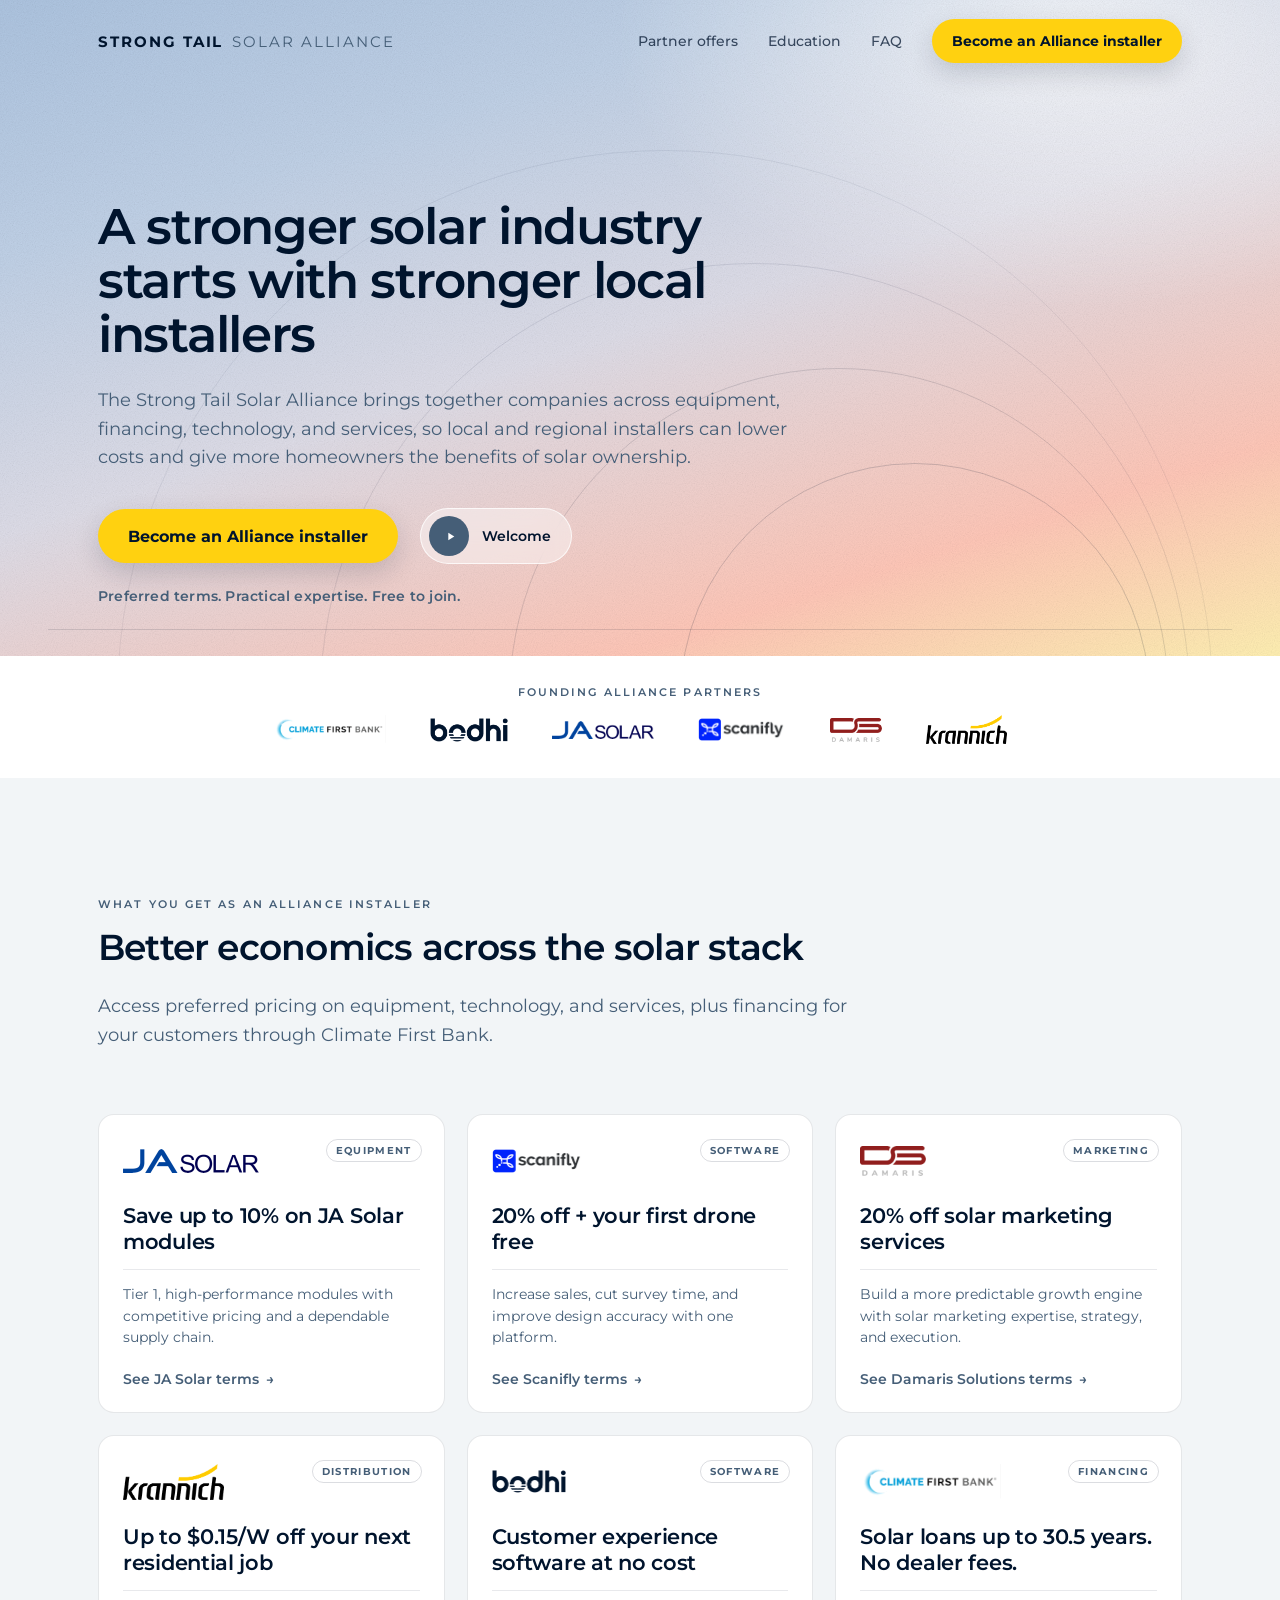
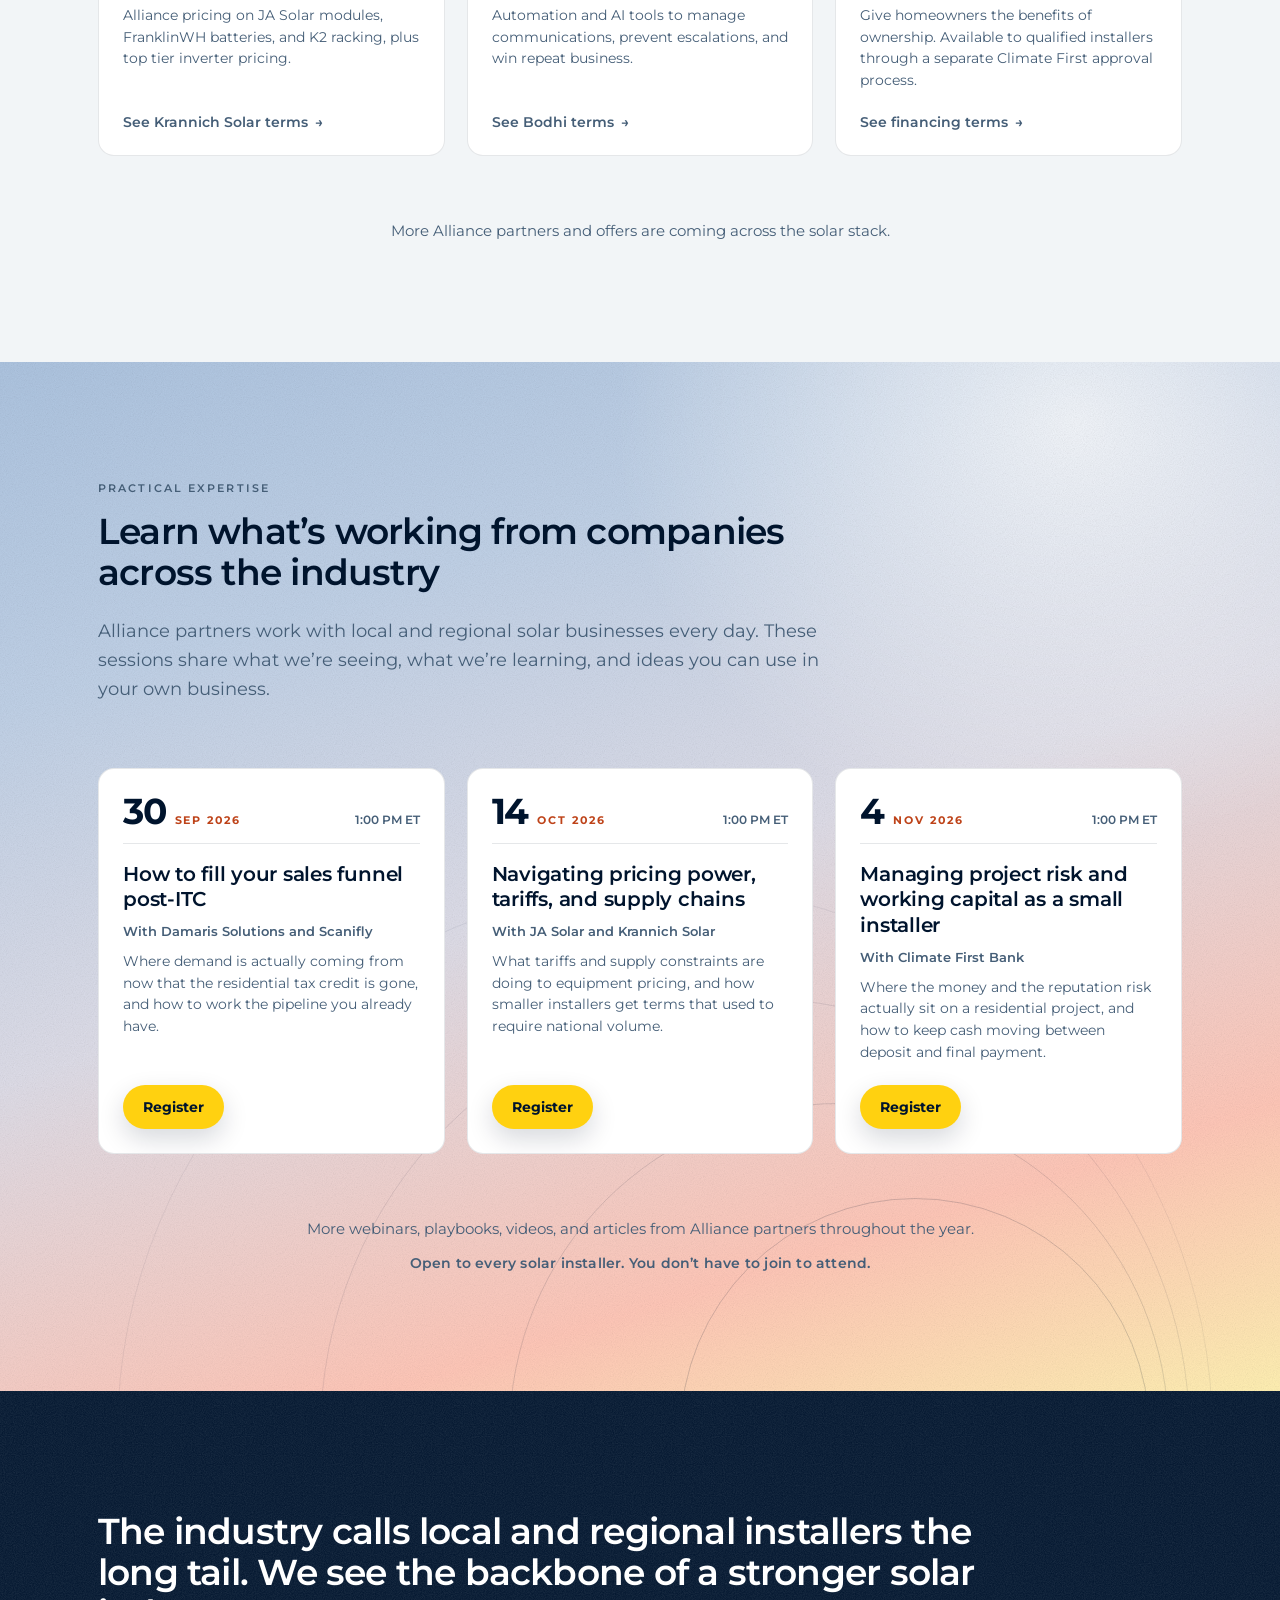
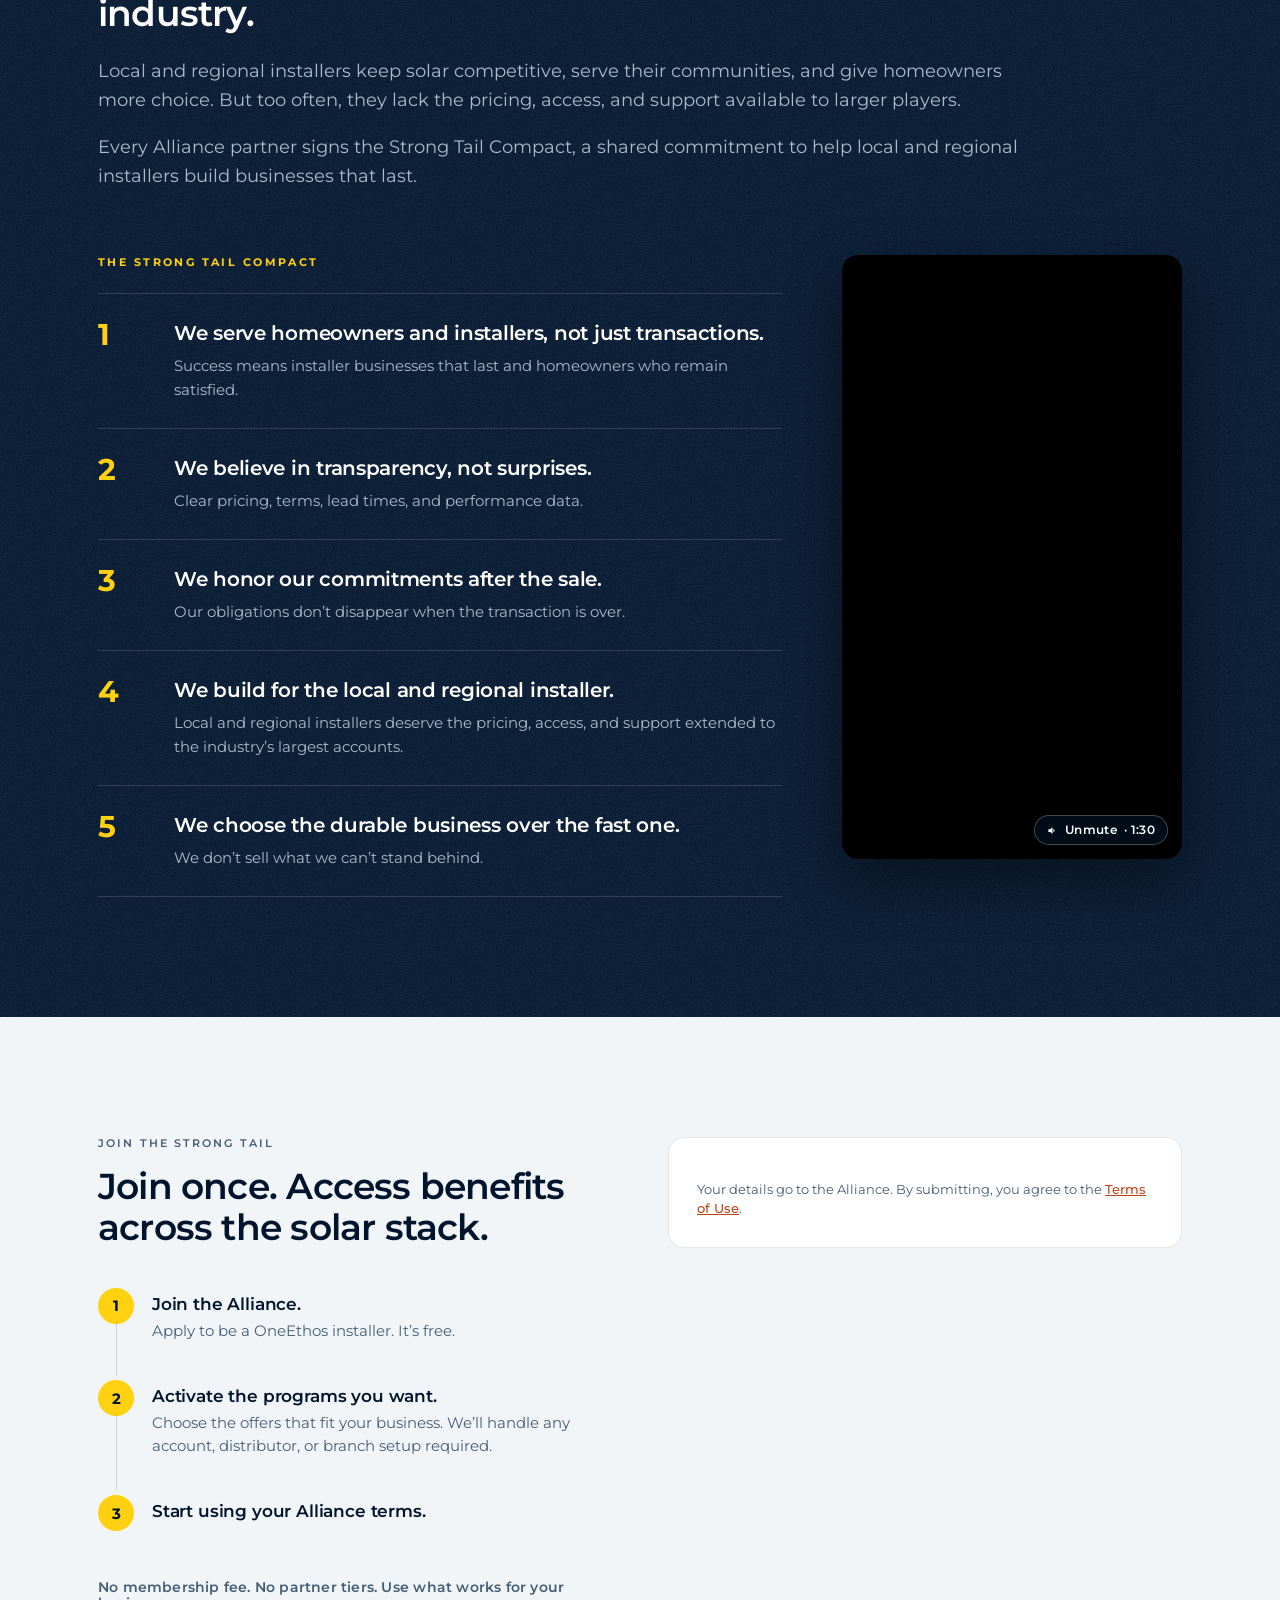
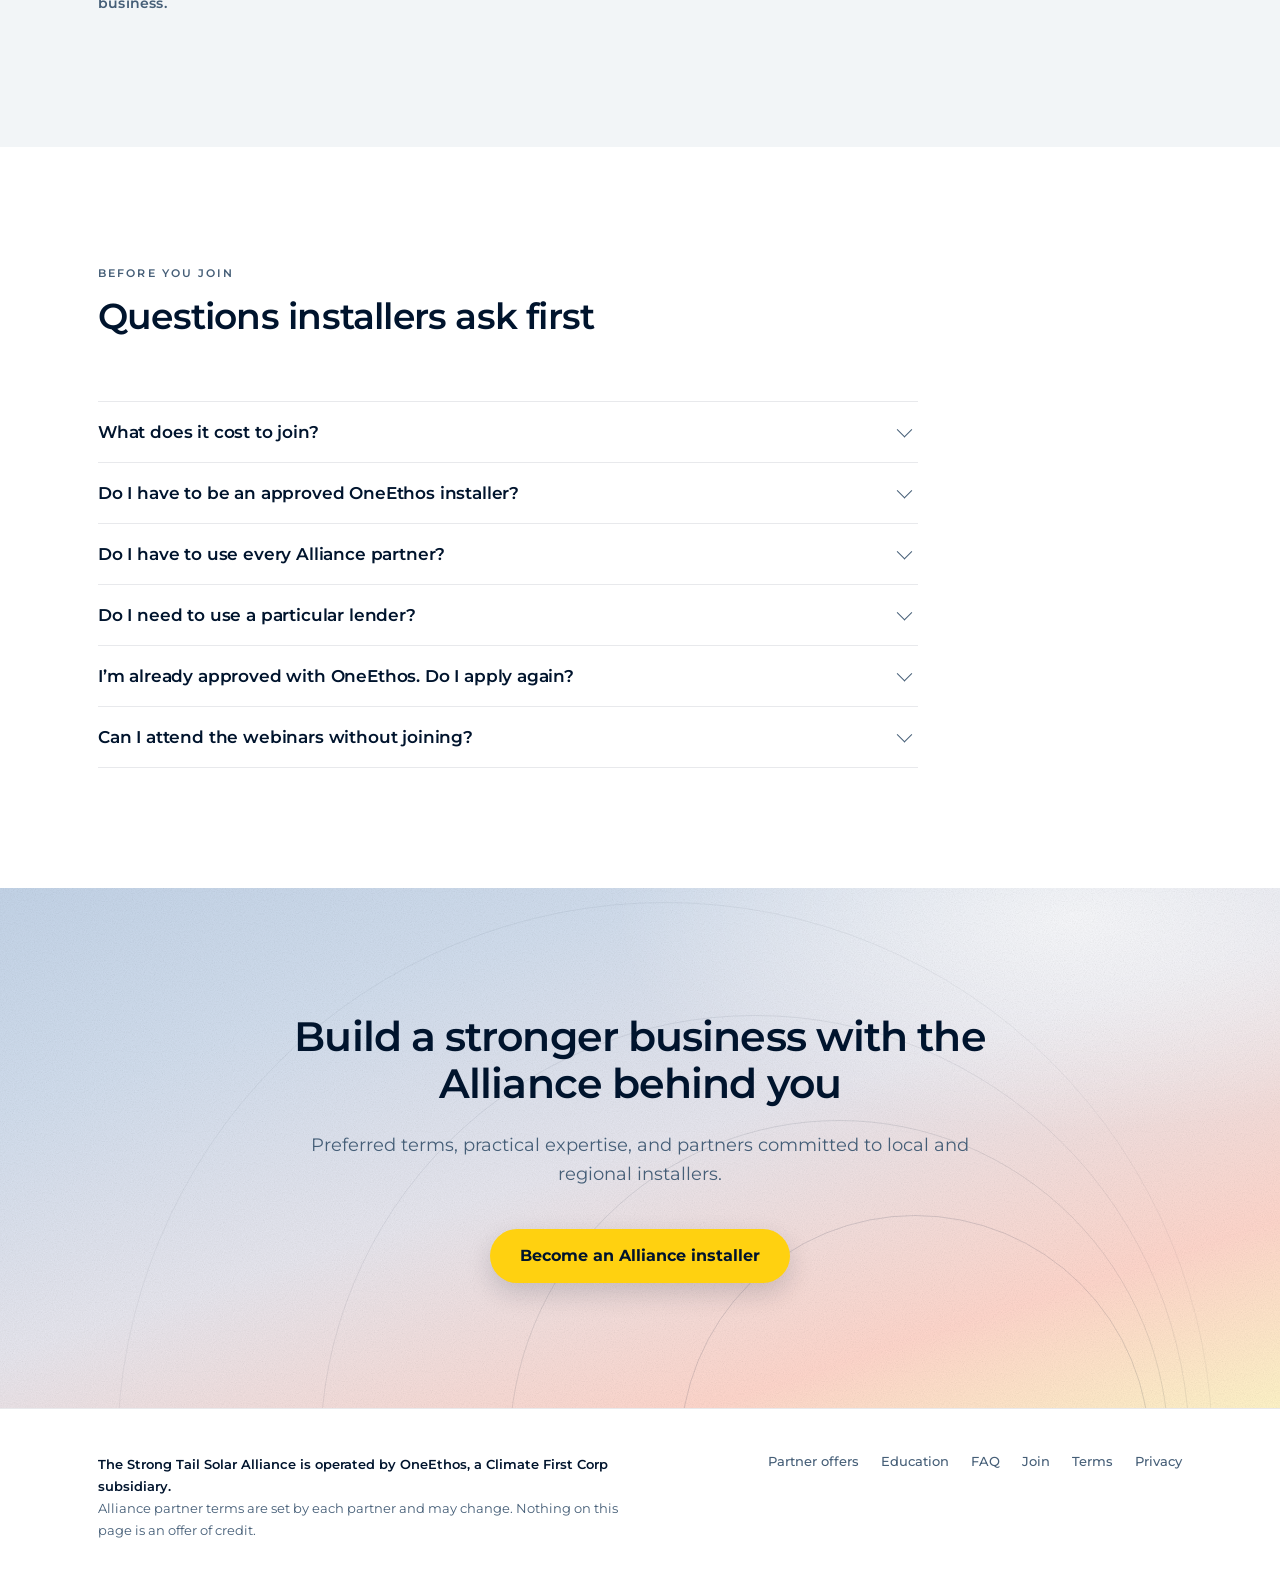
==== commit 9263055b: "Launch: noindex comes off the homepage and the partner pages" ====
--- a/index.html
+++ b/index.html
@@ -6,12 +6,6 @@
 
 <title>Strong Tail Solar Alliance | Preferred terms for local and regional installers</title>
 <meta name="description" content="The Strong Tail Solar Alliance brings together companies across equipment, financing, technology, and services, so local and regional installers can lower costs and give more homeowners the benefits of solar ownership.">
-
-<!-- PRE-LAUNCH ONLY. DELETE THIS TAG ON WEDNESDAY 16 SEPTEMBER 2026.
-     The page is reachable before launch for review and sharing, but the form is
-     not wired to HubSpot and the partner terms and Register links still point at
-     "#". Search engines should not index that state. -->
-<meta name="robots" content="noindex, nofollow">
 
 <link rel="canonical" href="https://strongtail.bodhi.solar/">
 <meta property="og:type" content="website">
--- a/styles/site.css
+++ b/styles/site.css
@@ -1277,7 +1277,16 @@
   transition:background .18s ease,transform .18s ease}
 .playpill:hover{background:rgba(255,255,255,.66);transform:translateY(-1px)}
 .playpill:focus-visible{outline:2px solid var(--ink);outline-offset:3px}
-.playpill .disc{flex:0 0 40px;width:40px;height:40px;border-radius:50%;background:var(--ink);
+/* --ink-soft, not --ink. Solid ink put the disc at 15.4:1 against the glass pill
+   and it read as a black blob beside the yellow CTA rather than a quiet second
+   action. --ink-soft lands it at 5.6:1, still unmistakably a button, and the
+   white triangle keeps 6.7:1 inside it, well over the 3:1 a UI graphic needs.
+
+   The paler options tested at the same time, a white disc matching .vid .play,
+   a translucent ink one, and --blue-1, all put the DISC at about 1.2:1 against
+   the pill: the circle disappears and only the triangle is left to say the thing
+   plays. Softer still, but it stops reading as a button, so they were rejected. */
+.playpill .disc{flex:0 0 40px;width:40px;height:40px;border-radius:50%;background:var(--ink-soft);
   display:flex;align-items:center;justify-content:center}
 .playpill .disc svg{width:13px;height:13px;fill:#fff;margin-left:2px}
 .playpill .t{text-align:left}
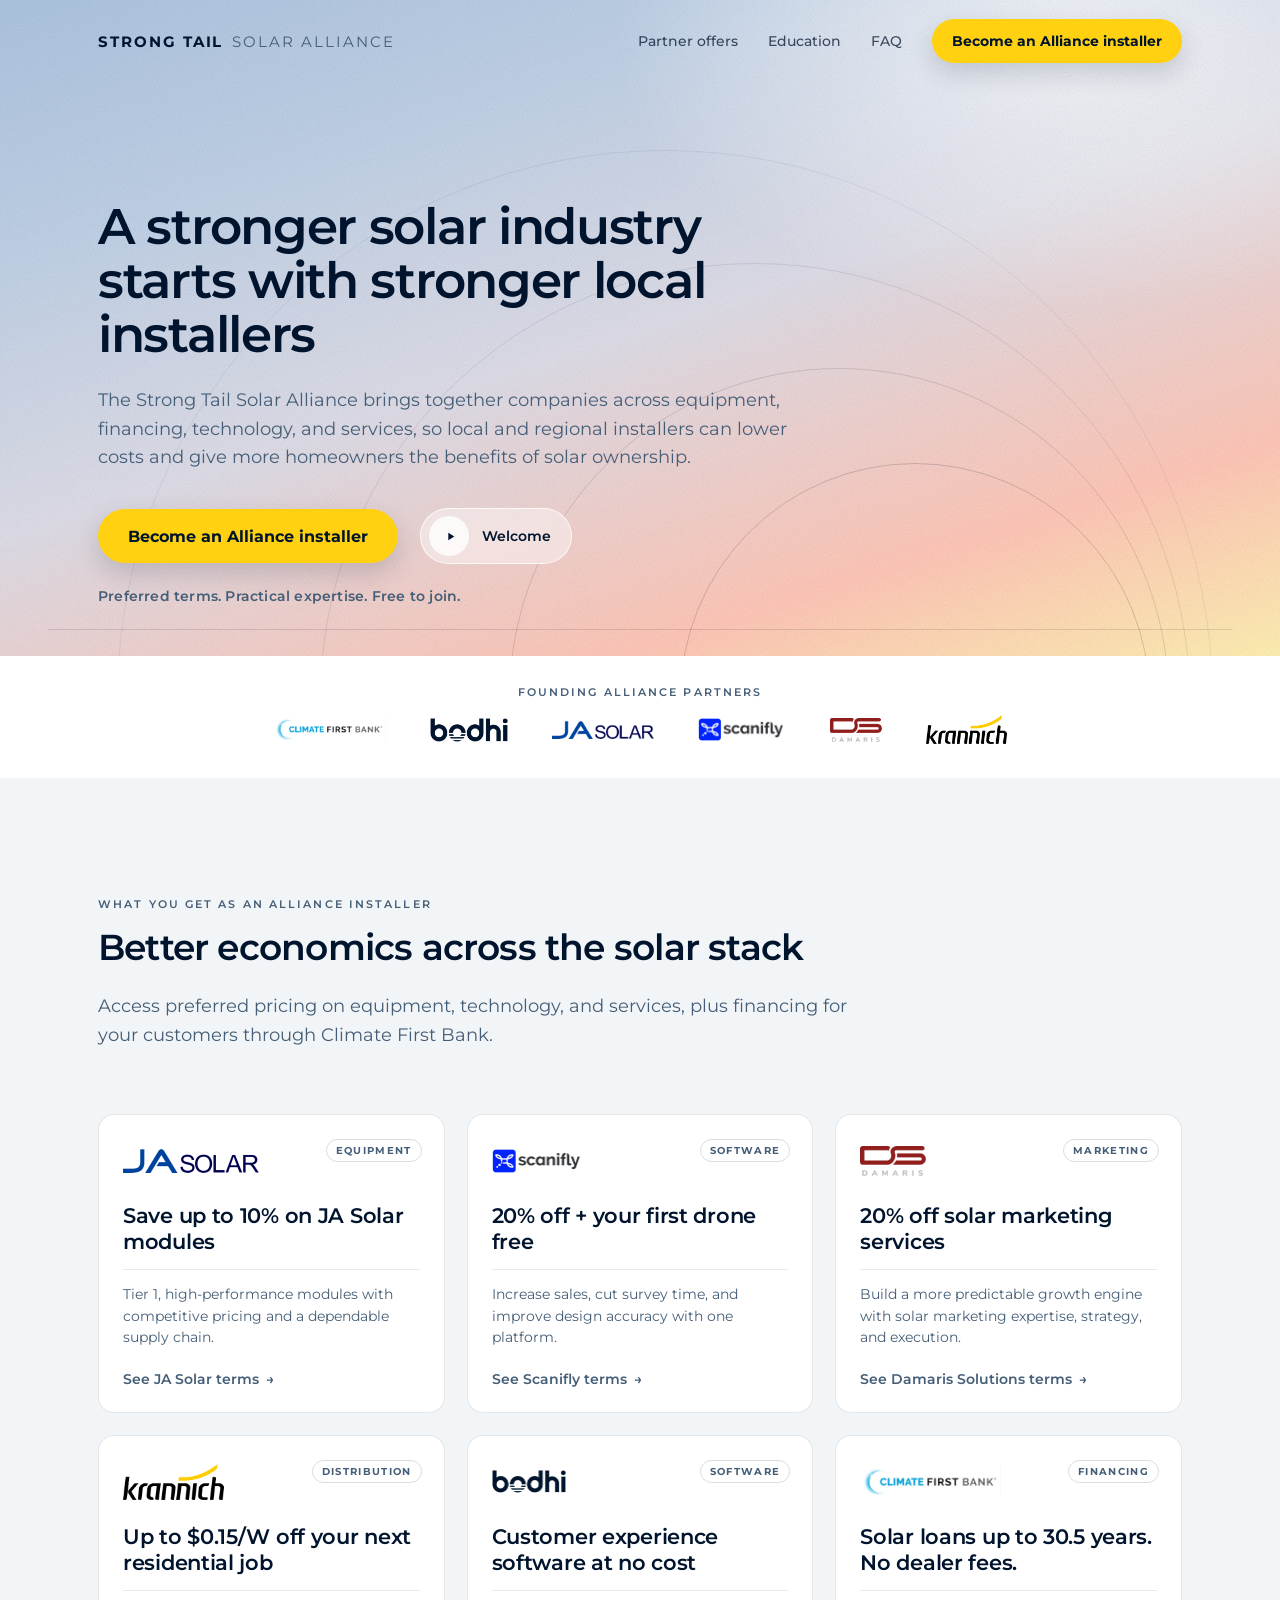
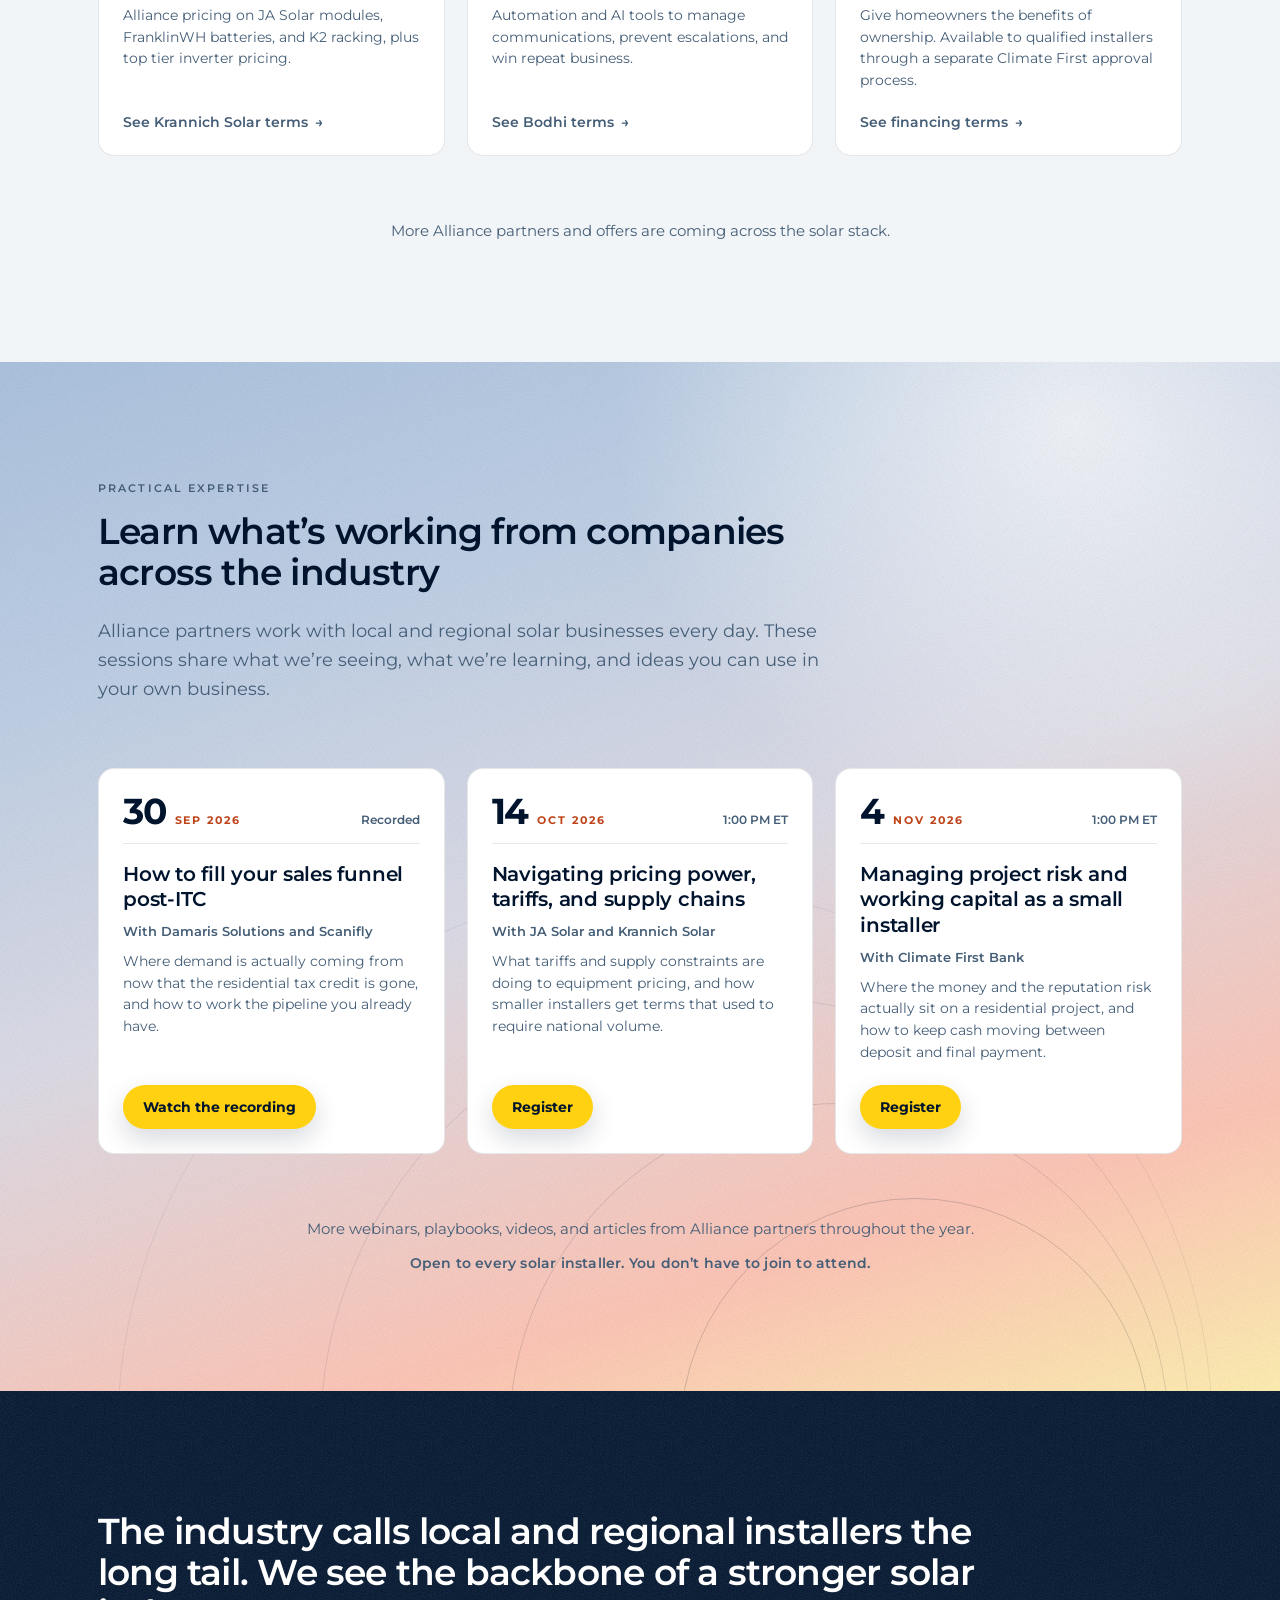
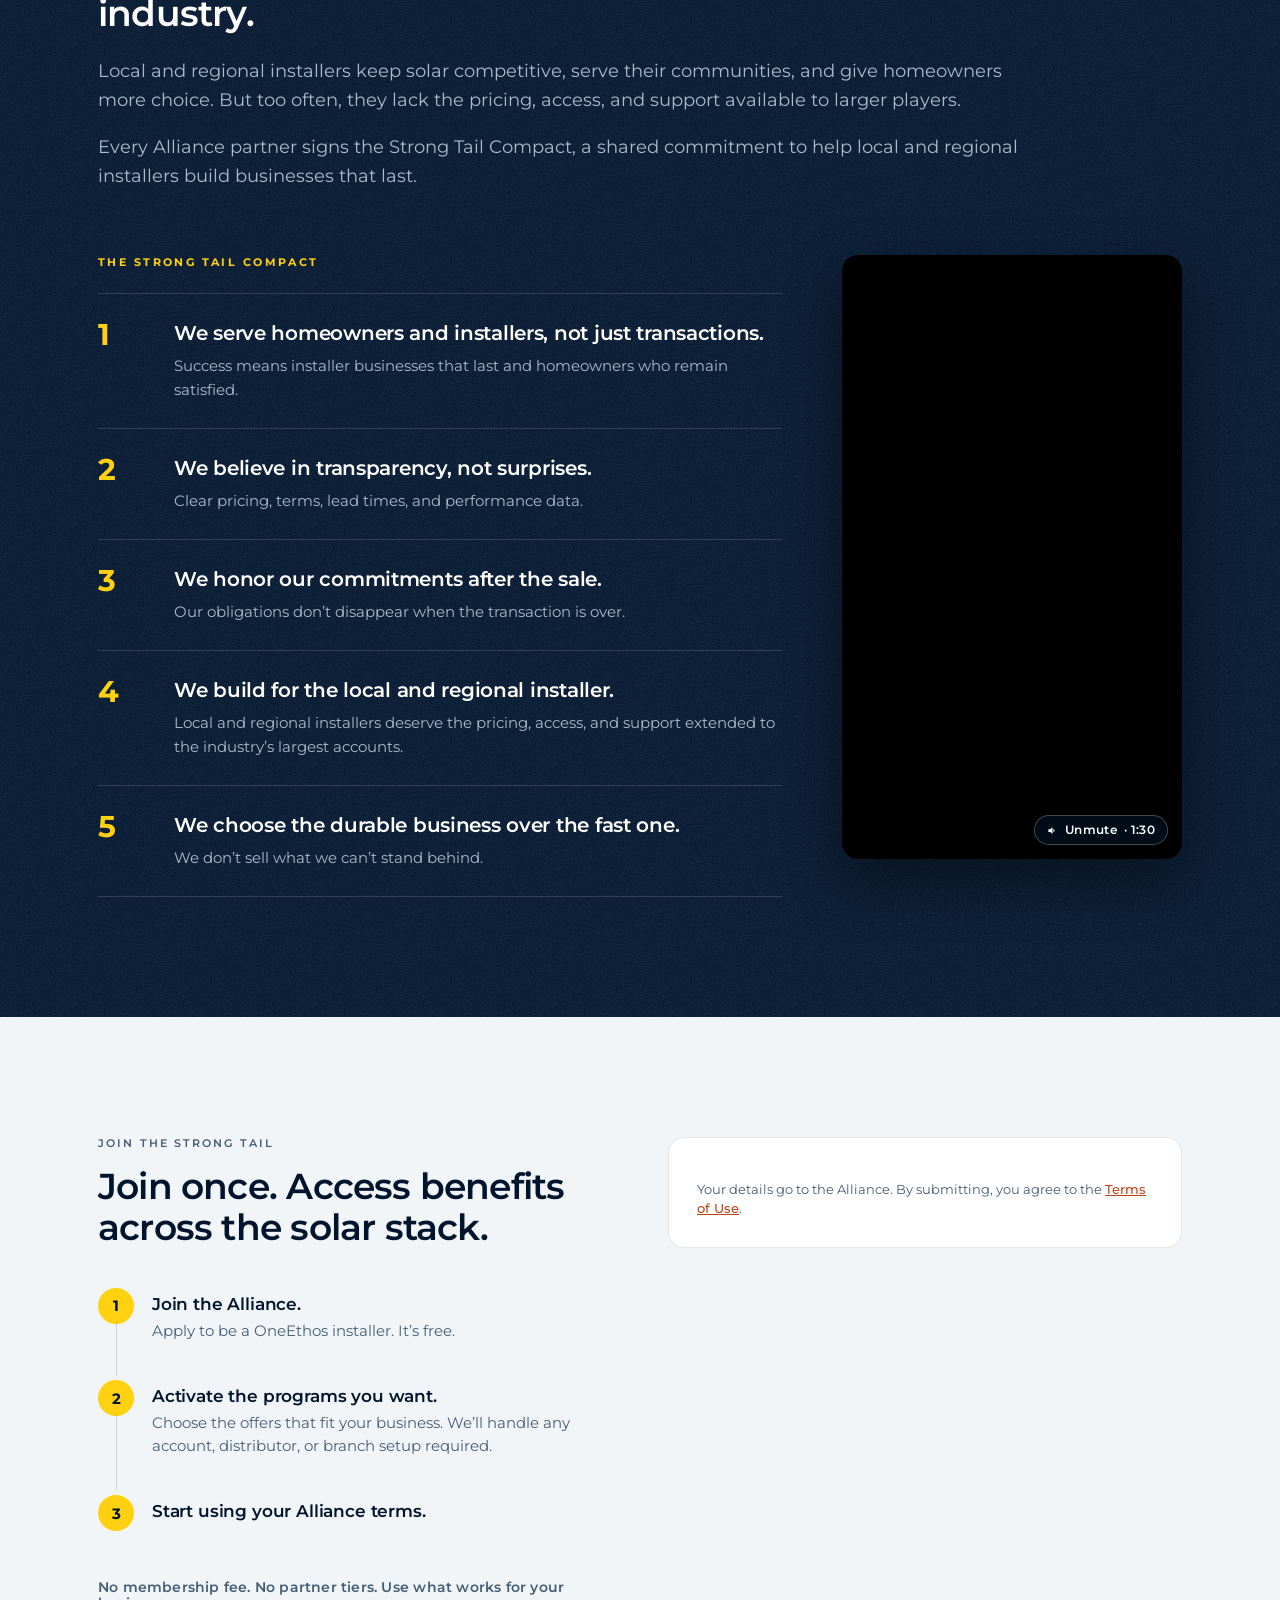
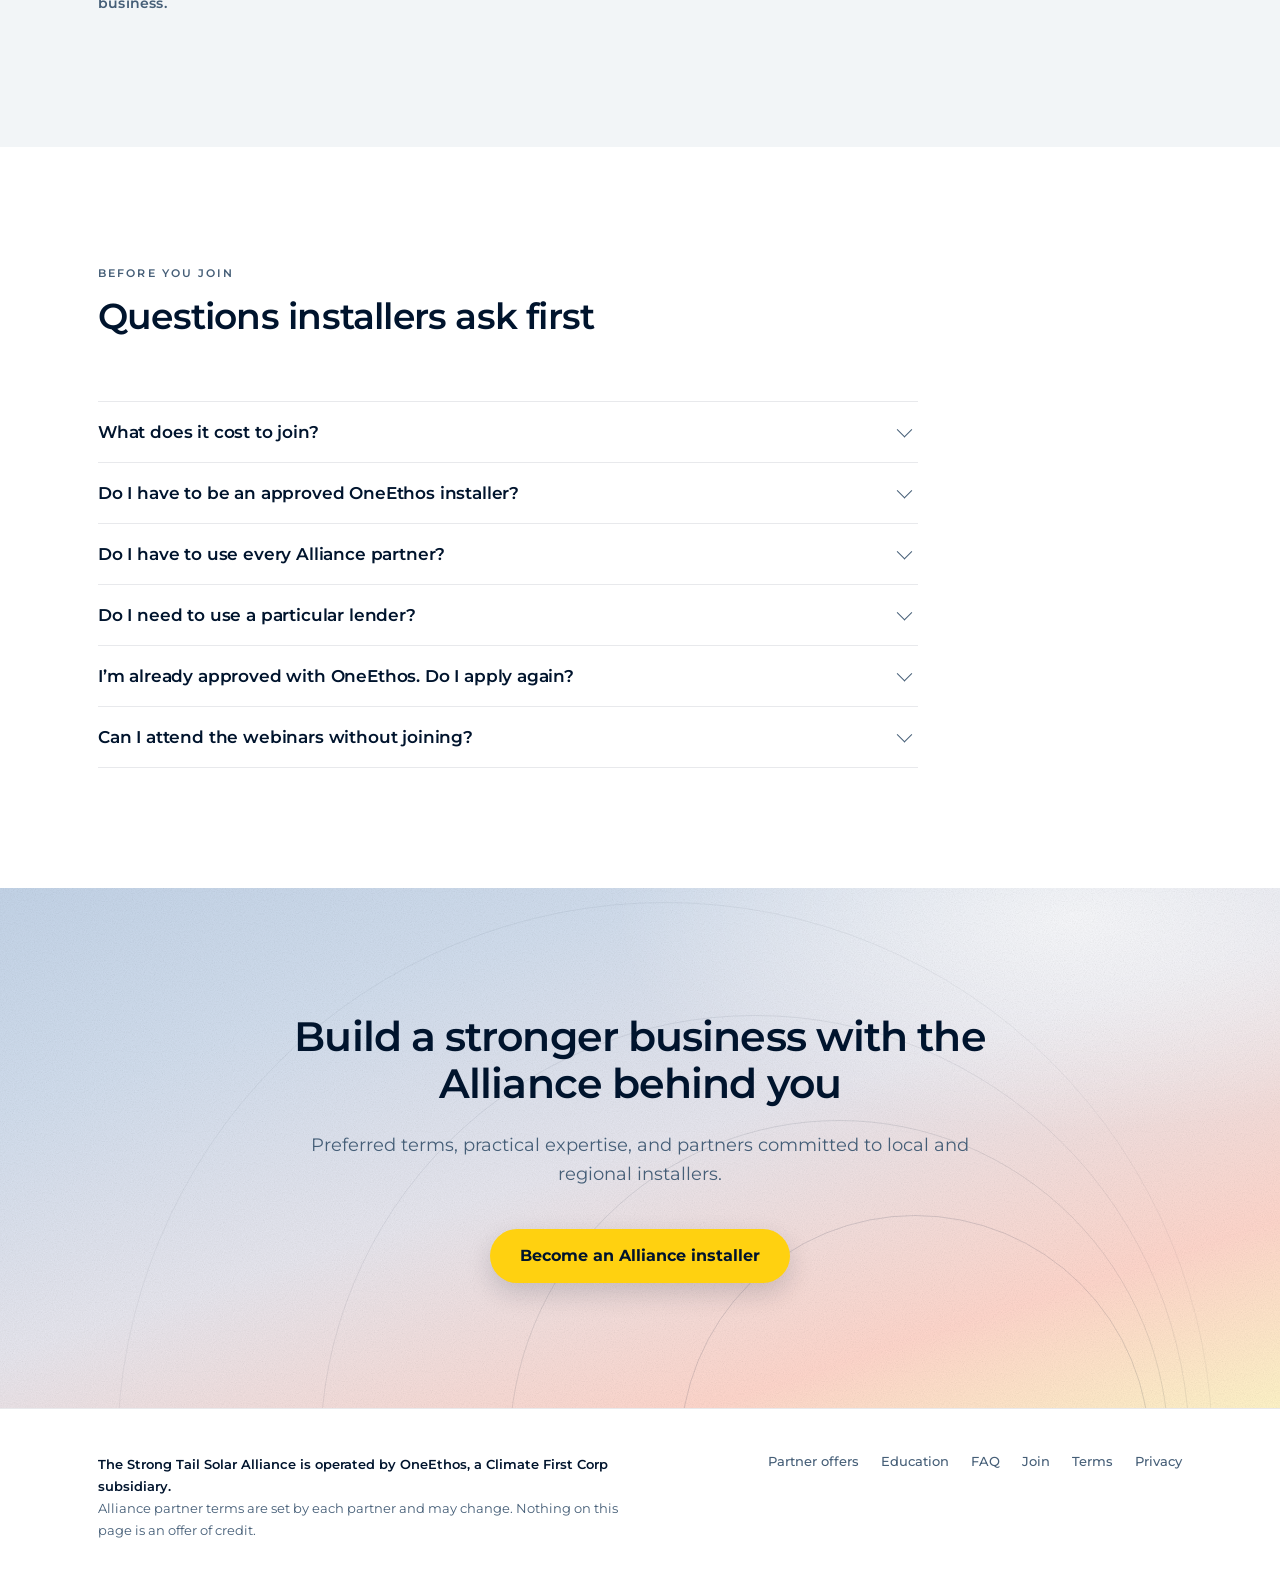
==== commit 28ad9971: "Webinar 1: Watch the recording" ====
--- a/index.html
+++ b/index.html
@@ -187,15 +187,17 @@
        which is a different host from this one, so each opens in a new tab with
        rel="noopener" like every other off-site link here. The three URLs went in
        on 15 Sept 2026 and are ordered to match the cards; the page titles confirm
-       it, Webinar #1 being the post-ITC one. -->
+       it, Webinar #1 being the post-ITC one.
+
+       Once a session has run, its card swaps to "Watch the recording" and links
+       to the highlights post on bodhi.solar, which carries the YouTube embed and
+       the join form. The time slot becomes "Recorded". Webinar #1 switched on
+       5 Oct 2026. -->
   <!-- ============================ EDUCATION ===========================
        Gradient ground, the second of exactly three gradient moments. Cards are
        led by a date block rather than an image: no headshots, no thumbnails.
        Source of truth for the sessions is data/webinars.json; these cards are
-       written by hand, so change both together.
-       TBD: registration URLs. One sign-up covers all three sessions, so all
-       three buttons take the same href. If they do, the confirmation must say
-       the reader is registered for all three.                            -->
+       written by hand, so change both together.                         -->
   <section class="sec sec--edu g-white" id="education" aria-labelledby="edu-h">
     <div class="layer sky" aria-hidden="true"></div><div class="layer wash" aria-hidden="true"></div>
     <div class="orb r1" aria-hidden="true"></div><div class="orb r2" aria-hidden="true"></div><div class="orb r3" aria-hidden="true"></div><div class="orb r4" aria-hidden="true"></div>
@@ -210,12 +212,12 @@
       </div>
       <div class="grid grid--3">
         <article class="card card--edu">
-          <div class="datebox"><span class="day">30</span><span class="mo">Sep 2026</span><span class="yr">1:00 PM ET</span></div>
+          <div class="datebox"><span class="day">30</span><span class="mo">Sep 2026</span><span class="yr">Recorded</span></div>
           <h3 class="h3">How to fill your sales funnel post-ITC</h3>
           <p class="with">With Damaris Solutions and Scanifly</p>
           <p class="take">Where demand is actually coming from now that the residential tax credit is
           gone, and how to work the pipeline you already have.</p>
-          <div class="card-cta"><a class="btn btn--sm" href="https://pages.bodhi.solar/2026-alliance-webinar-1-fill-your-sales-funnel-post-itc" target="_blank" rel="noopener">Register</a></div>
+          <div class="card-cta"><a class="btn btn--sm" href="https://www.bodhi.solar/webinar/fill-your-sales-funnel-post-itc" target="_blank" rel="noopener">Watch the recording</a></div>
         </article>
         <!-- Second partner settled 8 Sept 2026: Krannich Solar, the natural fit once
              this session became tariffs and supply chains. -->
--- a/styles/site.css
+++ b/styles/site.css
@@ -986,10 +986,18 @@
    with more than one result: each card's dl is its own grid, so with auto a card
    carrying no Enrolled row gets a narrower label column than the card above it,
    and five stacked cards get five different value-column edges. Ragged left
-   edges are precisely what destroys a skim. 76px covers the longest label,
-   ONEETHOS, at .eyebrow's 10.5px and .20em tracking. If a longer label is ever
-   added, measure it and move this number. */
-.ic-facts{display:grid;grid-template-columns:76px minmax(0,1fr);
+   edges are precisely what destroys a skim. 79px covers the longest label,
+   ACTIVATED, at .eyebrow's 10.5px and .20em tracking. If a longer label is ever
+   added, measure it and move this number.
+
+   It was 76px for ONEETHOS until 22 Sept 2026, when ACTIVATED arrived and
+   ENROLLED became ACTIVITY. Measured rather than guessed, and the arithmetic is
+   written down so the next person does not have to rediscover it: a rendered
+   .eyebrow box is 2.1px wider than its glyphs, because letter-spacing is added
+   after the LAST character too. ONEETHOS measures 78.5 and needs 76.4, which is
+   where the old number came from. ACTIVATED measures 80.31 and needs 78.21.
+   Measure the box, subtract 2.1, round up. */
+.ic-facts{display:grid;grid-template-columns:79px minmax(0,1fr);
   column-gap:14px;row-gap:5px;margin:8px 0 0}
 /* Optical, not arithmetic. A 10.5px cap-height label against a 14.5px value
    sits visibly high on the shared grid row. Judge this rendered. */
@@ -1010,6 +1018,18 @@
 
 /* Inside its own dd now, so the grid owns the spacing. */
 .ic-acts{list-style:none;margin:0;padding:0}
+
+/* An enrollment's details, under its entry rather than beside it: it is a
+   sentence somebody typed, where everything else on this card is a name, a
+   status or a date, and running it on the same line would read as part of the
+   entry instead of a note about it.
+
+   It CANNOT borrow .note-sm, which is the fine print this size belongs to: that
+   rule is scoped `.form .note-sm` and a result card is not in a form. So the
+   scale is restated here rather than invented, and must stay in step with it.
+   Not a fourth type size, the third one reached from the wrong side of a
+   selector. Colour comes from the .small on the <li>. */
+.ic-detail{display:block;margin:2px 0 0;font-size:12.5px;line-height:1.55}
 
 @media (max-width:400px){
   /* Below this the value column is under 130px and a status wraps to four
@@ -1277,18 +1297,26 @@
   transition:background .18s ease,transform .18s ease}
 .playpill:hover{background:rgba(255,255,255,.66);transform:translateY(-1px)}
 .playpill:focus-visible{outline:2px solid var(--ink);outline-offset:3px}
-/* --ink-soft, not --ink. Solid ink put the disc at 15.4:1 against the glass pill
-   and it read as a black blob beside the yellow CTA rather than a quiet second
-   action. --ink-soft lands it at 5.6:1, still unmistakably a button, and the
-   white triangle keeps 6.7:1 inside it, well over the 3:1 a UI graphic needs.
-
-   The paler options tested at the same time, a white disc matching .vid .play,
-   a translucent ink one, and --blue-1, all put the DISC at about 1.2:1 against
-   the pill: the circle disappears and only the triangle is left to say the thing
-   plays. Softer still, but it stops reading as a button, so they were rejected. */
-.playpill .disc{flex:0 0 40px;width:40px;height:40px;border-radius:50%;background:var(--ink-soft);
+/* Frosted glass, Scott's call on 16 Sept 2026. The disc is a lighter pane of the
+   same glass the pill is made of, .78 against the pill's .42, and the triangle
+   is --ink on top of it.
+
+   This block used to say a white disc was tested and rejected, because at the
+   time it was tested it carried a WHITE triangle: disc and pill both read as
+   glass at about 1.2:1, and with nothing dark inside it the control stopped
+   announcing itself. Inverting the triangle is what makes the pale disc work.
+   --ink on rgba(255,255,255,.78) over the hero gradient measures better than
+   14:1, far past the 3:1 a UI graphic needs and better than the 6.7:1 the white
+   triangle had inside the --ink-soft disc. The mark carries the contrast now and
+   the disc carries none, which is the point: it is quieter beside the yellow CTA
+   without becoming invisible.
+
+   The disc is still a whole step lighter than the pill, so the circle has an
+   edge of its own and does not need a border to be seen. */
+.playpill .disc{flex:0 0 40px;width:40px;height:40px;border-radius:50%;
+  background:rgba(255,255,255,.78);
   display:flex;align-items:center;justify-content:center}
-.playpill .disc svg{width:13px;height:13px;fill:#fff;margin-left:2px}
+.playpill .disc svg{width:13px;height:13px;fill:var(--ink);margin-left:2px}
 .playpill .t{text-align:left}
 /* One line, since the duration came out of the pill on 15 Sept 2026. The .t2
    rule that styled "1 MIN 30 SEC" went with it rather than being left behind as
@@ -1342,3 +1370,43 @@
 .terms h2{margin:var(--s6) 0 var(--s4)}
 .terms h2:first-child{margin-top:0}
 .terms strong{color:var(--ink);font-weight:600}
+
+/* ---- installer check: picking one result out of several ------------------
+   Added 16 Sept 2026. Before this the log form appeared only for a single
+   result and the page said "narrow to one installer", which asked the reader to
+   retype the query. Partners testing it clicked the row they meant instead,
+   and the row was not a control, so nothing happened. Each loggable card now
+   carries its own button.
+
+   .btn.btn--sm is the kit's pill, unchanged. The only new rules are where it
+   sits and what a picked card looks like. */
+.ic-pick{margin-top:14px}
+/* Reads as chosen without moving anything: same border box, a yellow edge and a
+   tinted ground. It has to survive the .ic-card--yes/warn/no/info left border
+   above it, so it sets both. */
+.ic-card--picked{border-color:rgba(0,20,45,.24);background:var(--cream)}
+.ic-card--picked.ic-card--yes,.ic-card--picked.ic-card--warn,
+.ic-card--picked.ic-card--no,.ic-card--picked.ic-card--info{border-left-color:var(--yellow)}
+/* Names the installer the form will write against. Only filled when one was
+   picked out of several; with a single result the card is directly above. */
+.ic-log-for{margin:0 0 var(--s3);color:var(--ink)}
+.ic-log-for[hidden]{display:none}
+/* .ic-list is a grid, so a hidden child still takes a track without this. The
+   UA's [hidden] rule is display:none, but stating it here keeps the behaviour
+   next to the layout that depends on it. */
+.ic-card[hidden],.ic-pick[hidden],.ic-msg[hidden],.ic-back[hidden]{display:none}
+/* The way back out of a picked card. .tlink is the kit's quiet text link; it is
+   a <button> because it changes what is on screen rather than going anywhere. */
+.ic-back{margin:14px 0 0;padding:0;background:none;border:0;cursor:pointer;
+  border-bottom:1px solid rgba(0,20,45,.22)}
+.ic-back:hover{color:var(--accent-text);border-bottom-color:rgba(190,67,25,.36)}
+.ic-back:focus-visible{outline:2px solid var(--ink);outline-offset:3px}
+/* The line under the Alliance partner select. Says where the value lands, which
+   differs by what is ticked and is not guessable from a four-word label.
+
+   It carries .note-sm, so the size and colour are the form's existing fine print
+   at 12.5px rather than a fourth type size invented for one sentence. Only the
+   spacing is overridden: .note-sm's 14px top margin is meant for a note closing
+   a form, and this one belongs tight under the control it describes. Specificity
+   has to match .form .note-sm to win, hence the .form prefix. */
+.form .ic-hint{margin:6px 0 0}
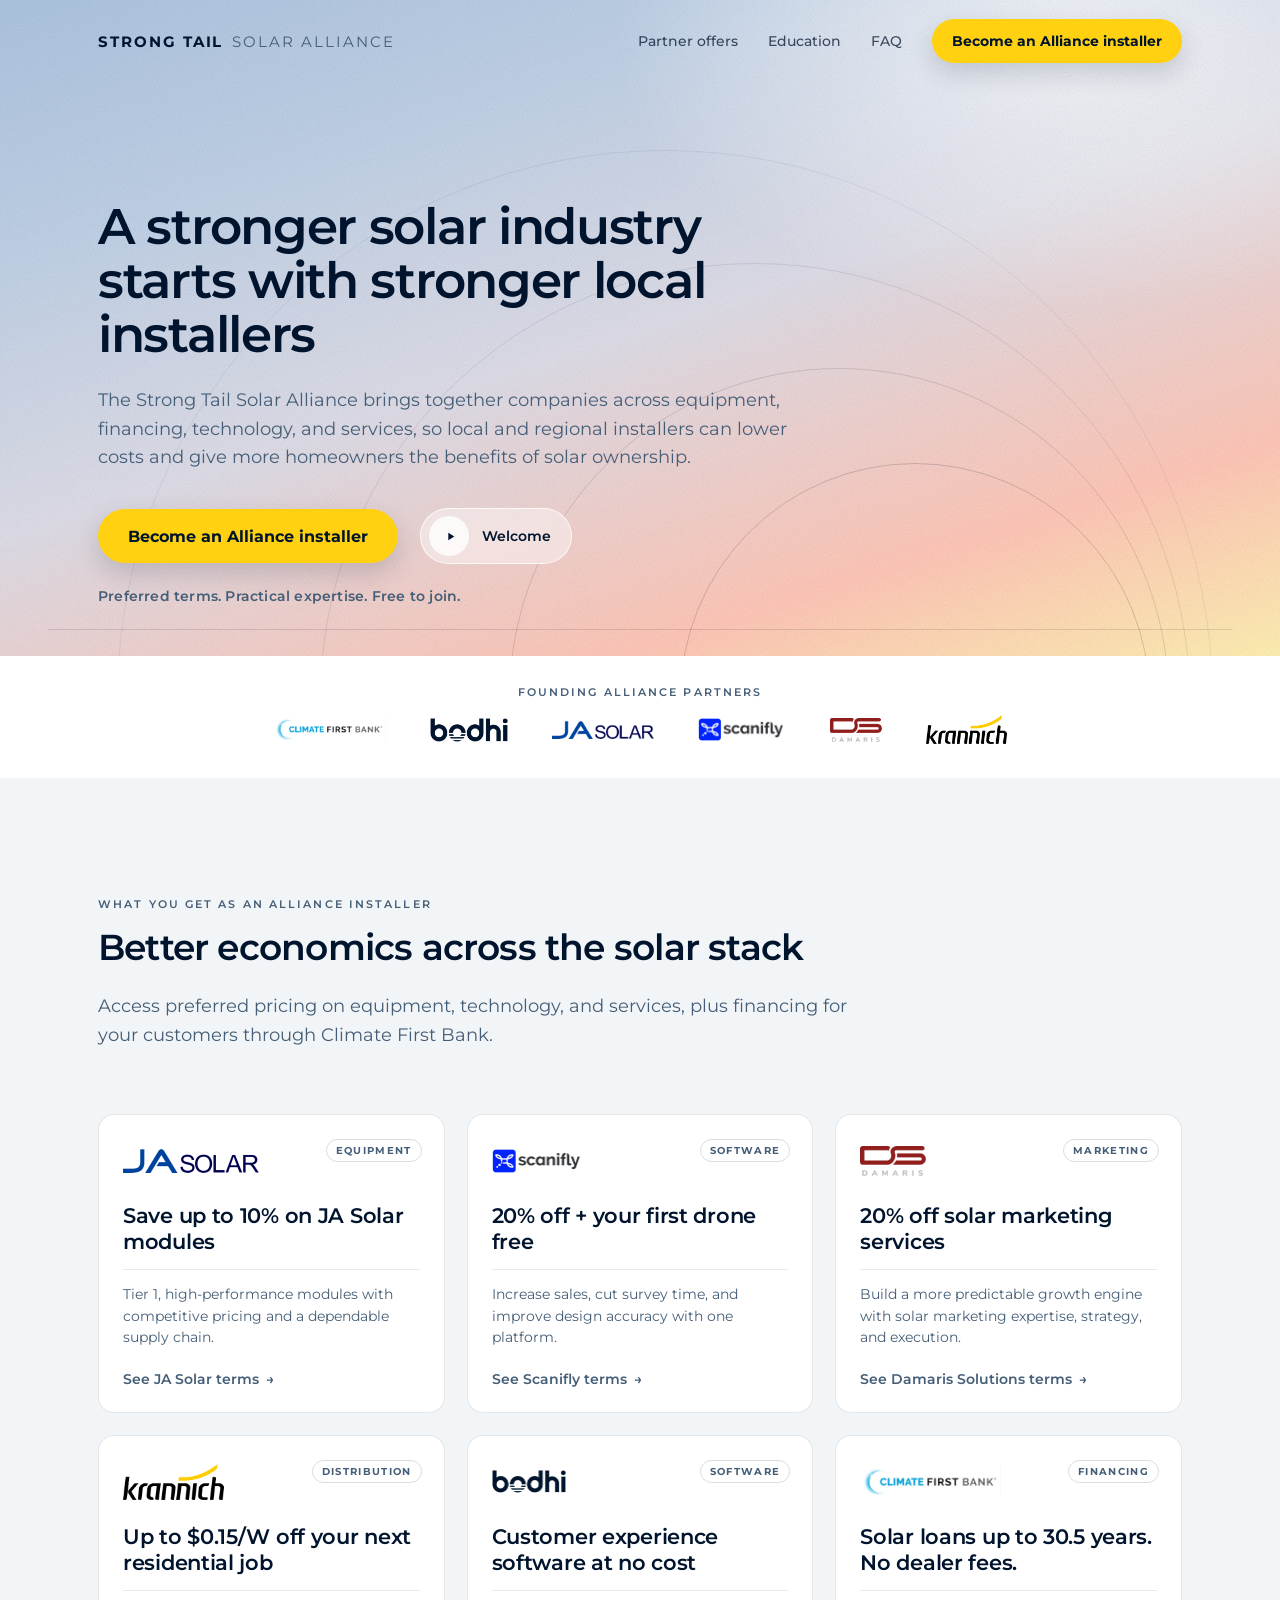
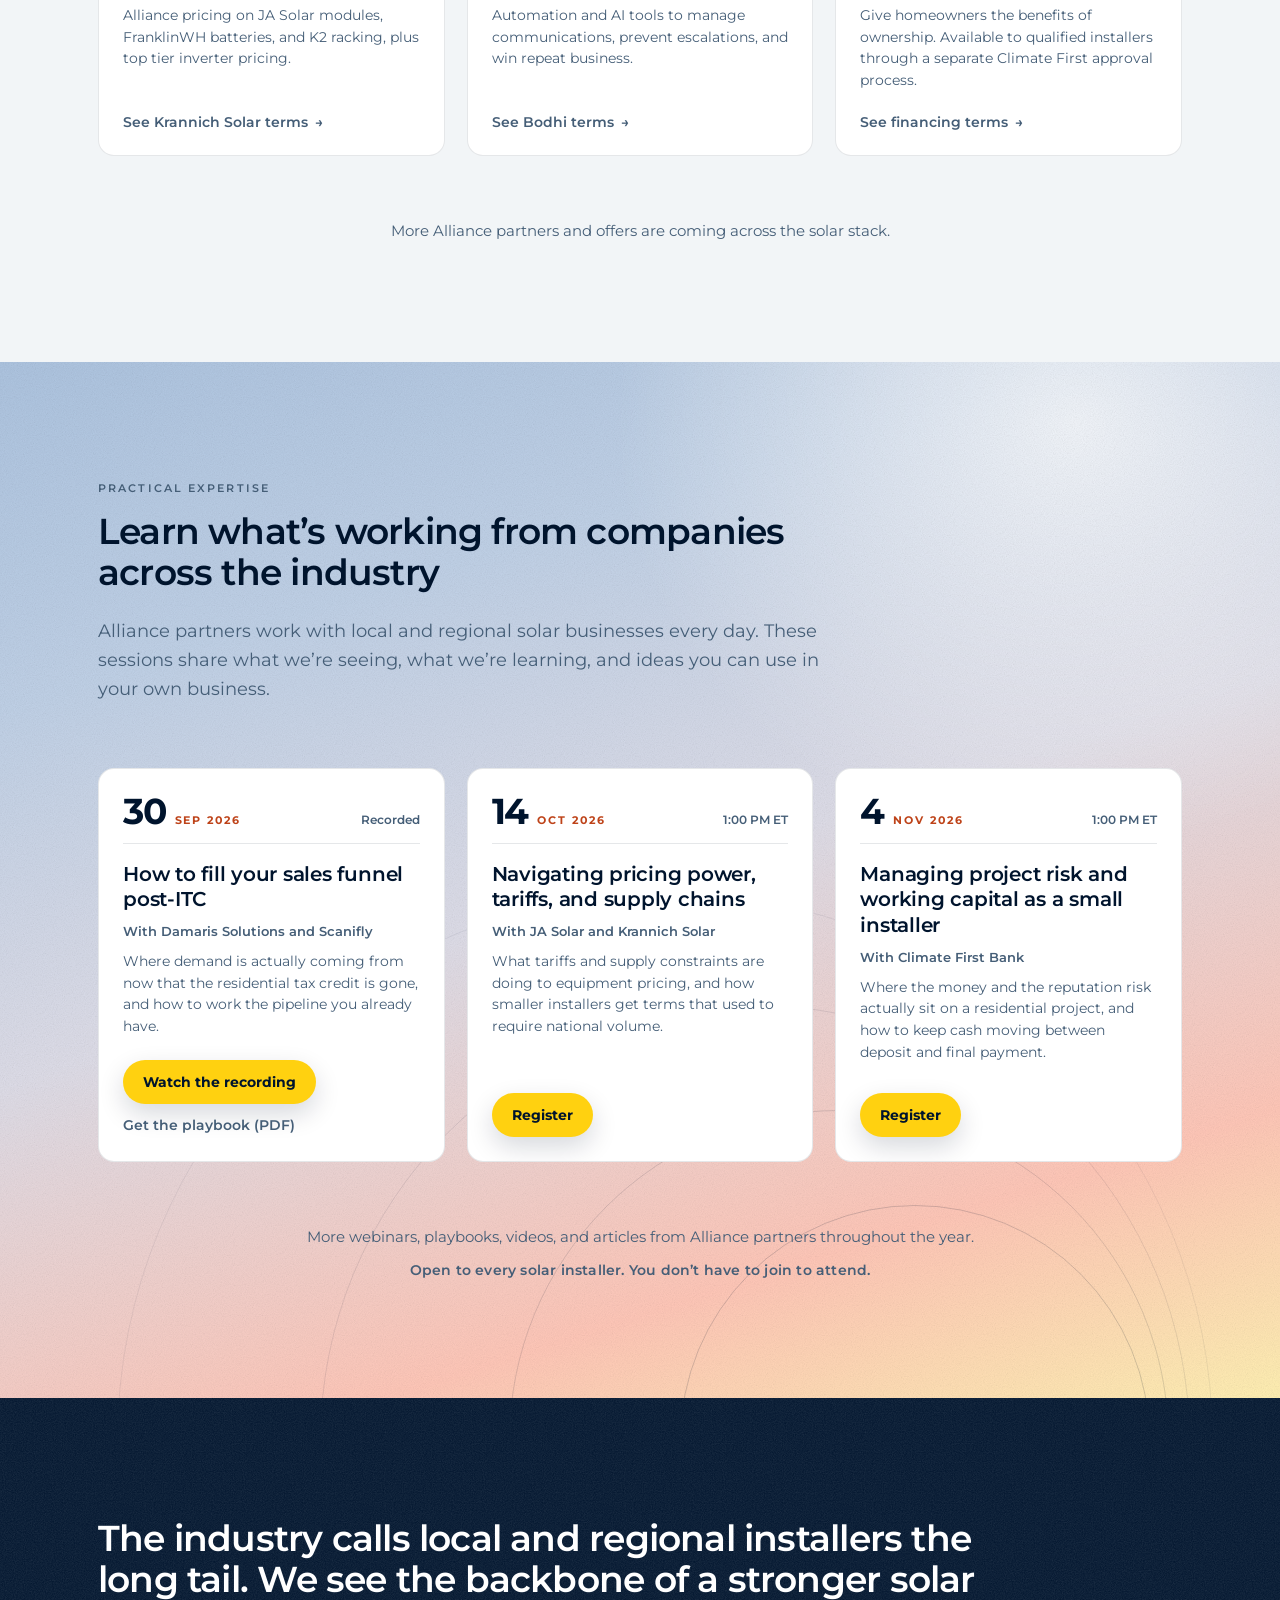
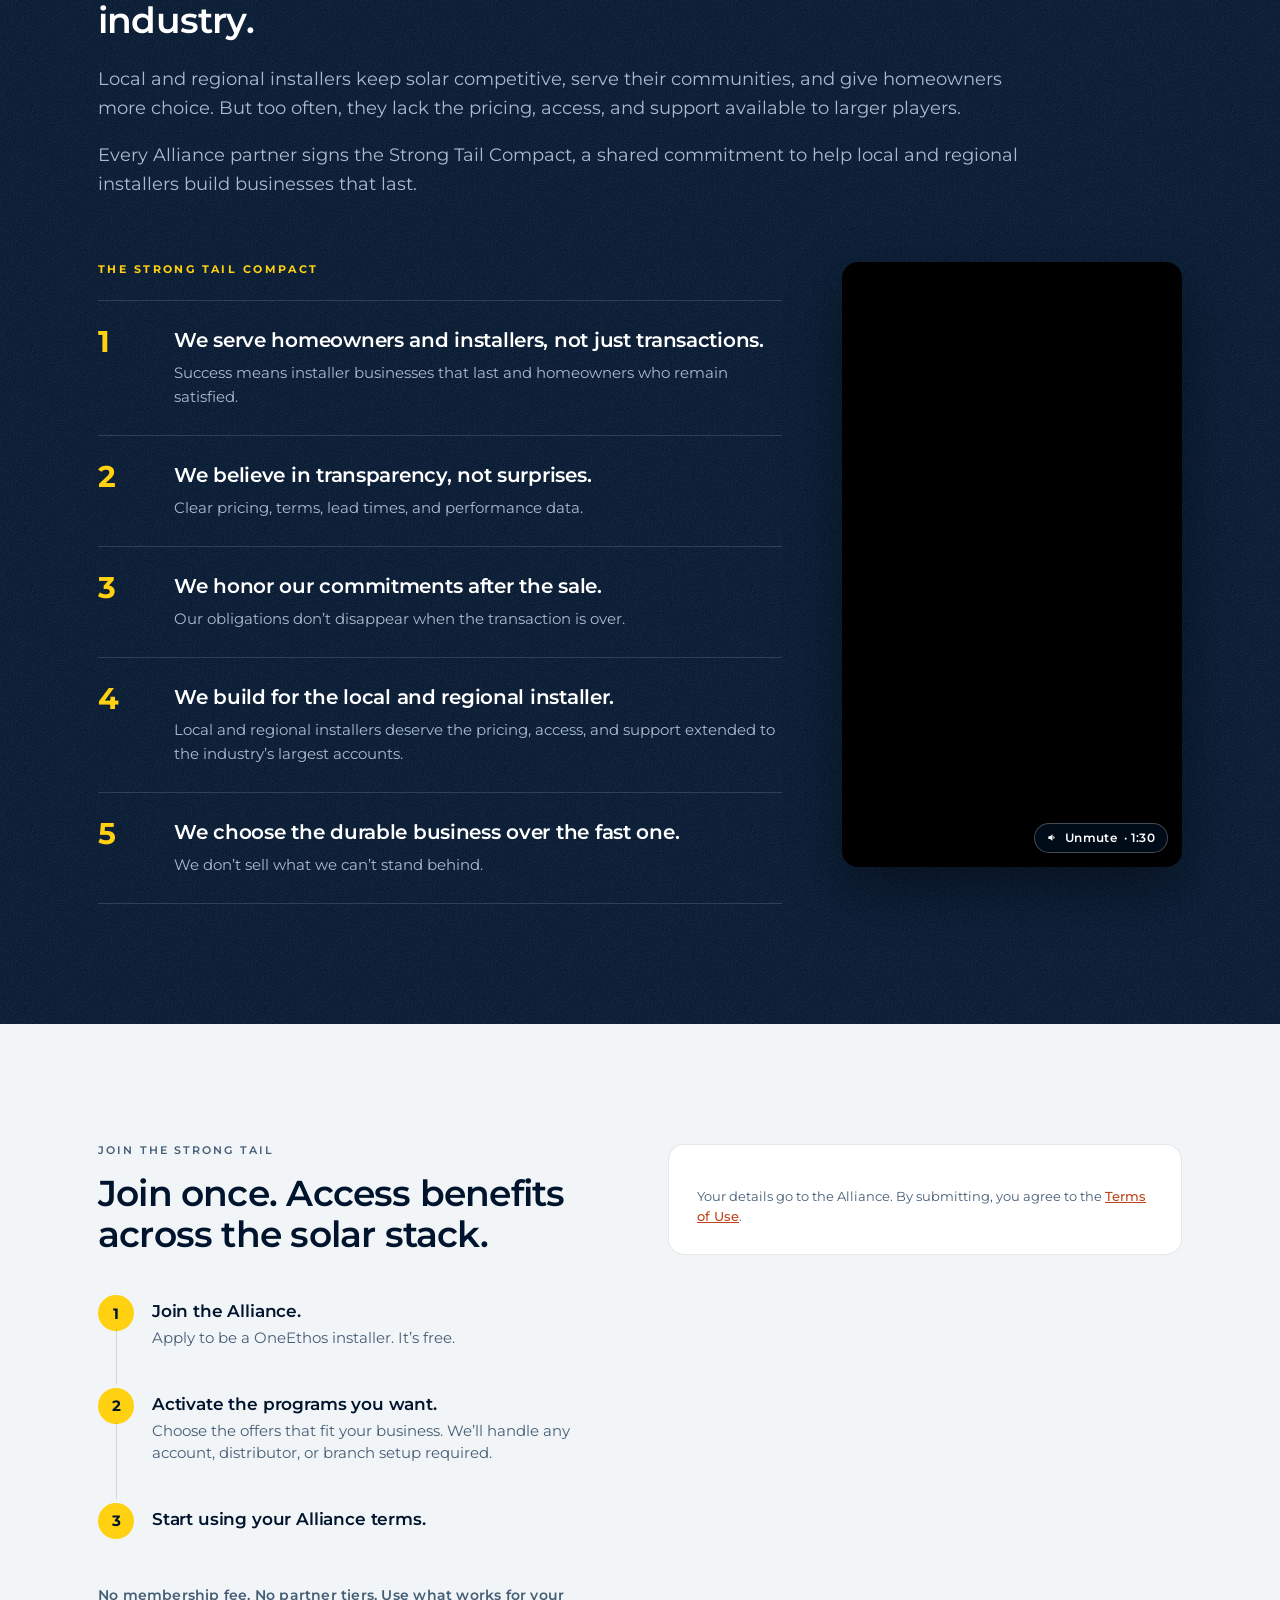
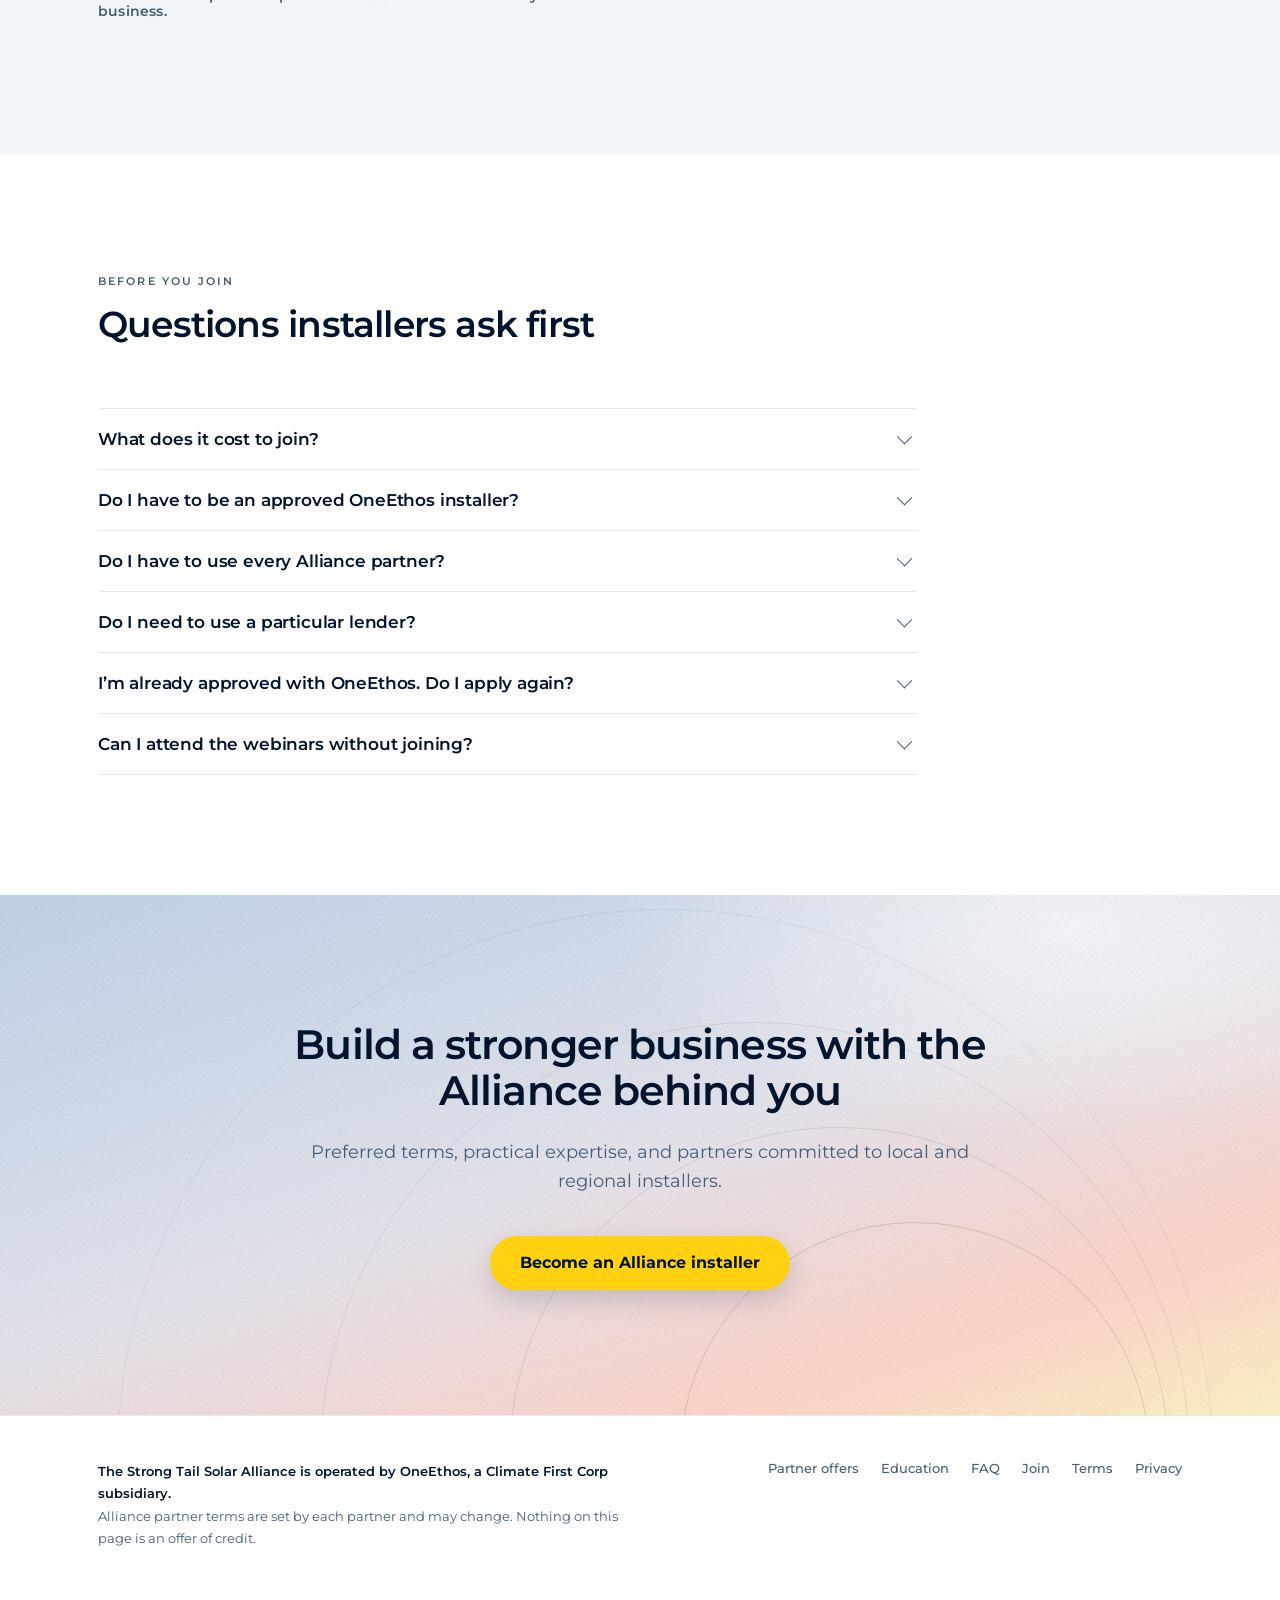
==== commit 0642fe19: "Webinar 1: the post-ITC playbook" ====
--- a/index.html
+++ b/index.html
@@ -192,7 +192,8 @@
        Once a session has run, its card swaps to "Watch the recording" and links
        to the highlights post on bodhi.solar, which carries the YouTube embed and
        the join form. The time slot becomes "Recorded". Webinar #1 switched on
-       5 Oct 2026. -->
+       5 Oct 2026. Its playbook PDF, a free download, sits beside the button and
+       lives at /assets/ so the URL can be replaced in place by a later revision. -->
   <!-- ============================ EDUCATION ===========================
        Gradient ground, the second of exactly three gradient moments. Cards are
        led by a date block rather than an image: no headshots, no thumbnails.
@@ -217,7 +218,8 @@
           <p class="with">With Damaris Solutions and Scanifly</p>
           <p class="take">Where demand is actually coming from now that the residential tax credit is
           gone, and how to work the pipeline you already have.</p>
-          <div class="card-cta"><a class="btn btn--sm" href="https://www.bodhi.solar/webinar/fill-your-sales-funnel-post-itc" target="_blank" rel="noopener">Watch the recording</a></div>
+          <div class="card-cta"><a class="btn btn--sm" href="https://www.bodhi.solar/webinar/fill-your-sales-funnel-post-itc" target="_blank" rel="noopener">Watch the recording</a>
+            <a class="tlink" href="/assets/strong-tail-post-itc-lead-playbook.pdf" target="_blank" rel="noopener">Get the playbook (PDF)</a></div>
         </article>
         <!-- Second partner settled 8 Sept 2026: Krannich Solar, the natural fit once
              this session became tariffs and supply chains. -->
--- a/styles/site.css
+++ b/styles/site.css
@@ -652,6 +652,13 @@
    exist. */
 .card--edu{cursor:auto}
 
+/* A recorded session can carry a secondary link beside its button, today the
+   Post-ITC playbook PDF. It is a .tlink for the type, but .card .tlink::after
+   above would stretch it over the whole card and swallow clicks on the button,
+   so the overlay is switched off here. Same reasoning as the cursor rule. */
+.card--edu .card-cta{display:flex;flex-wrap:wrap;align-items:center;gap:12px 18px}
+.card--edu .tlink::after{content:none}
+
 /* ---- HubSpot v4 forms ----------------------------------------------------
    The embed is HubSpot's "developer" variant: it fetches server-rendered HTML
    and injects it with innerHTML, so this is ordinary CSS reaching ordinary
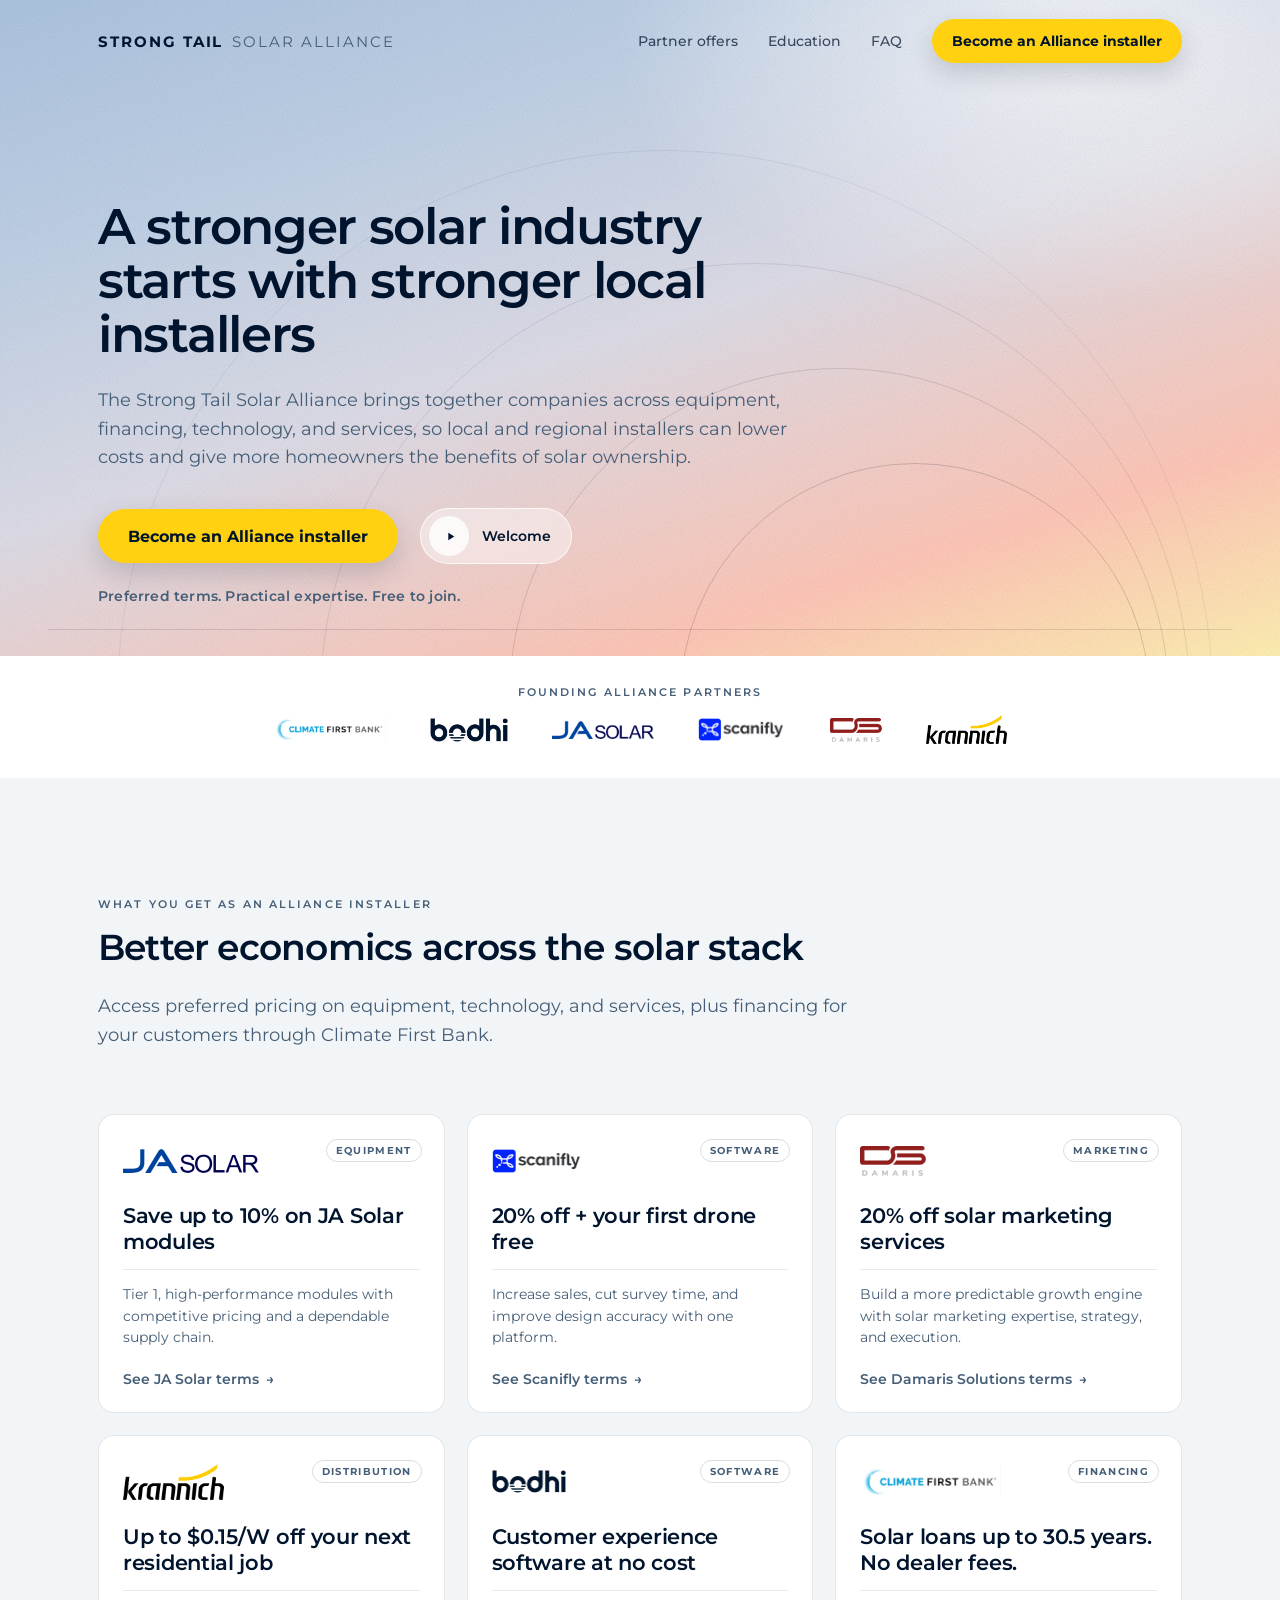
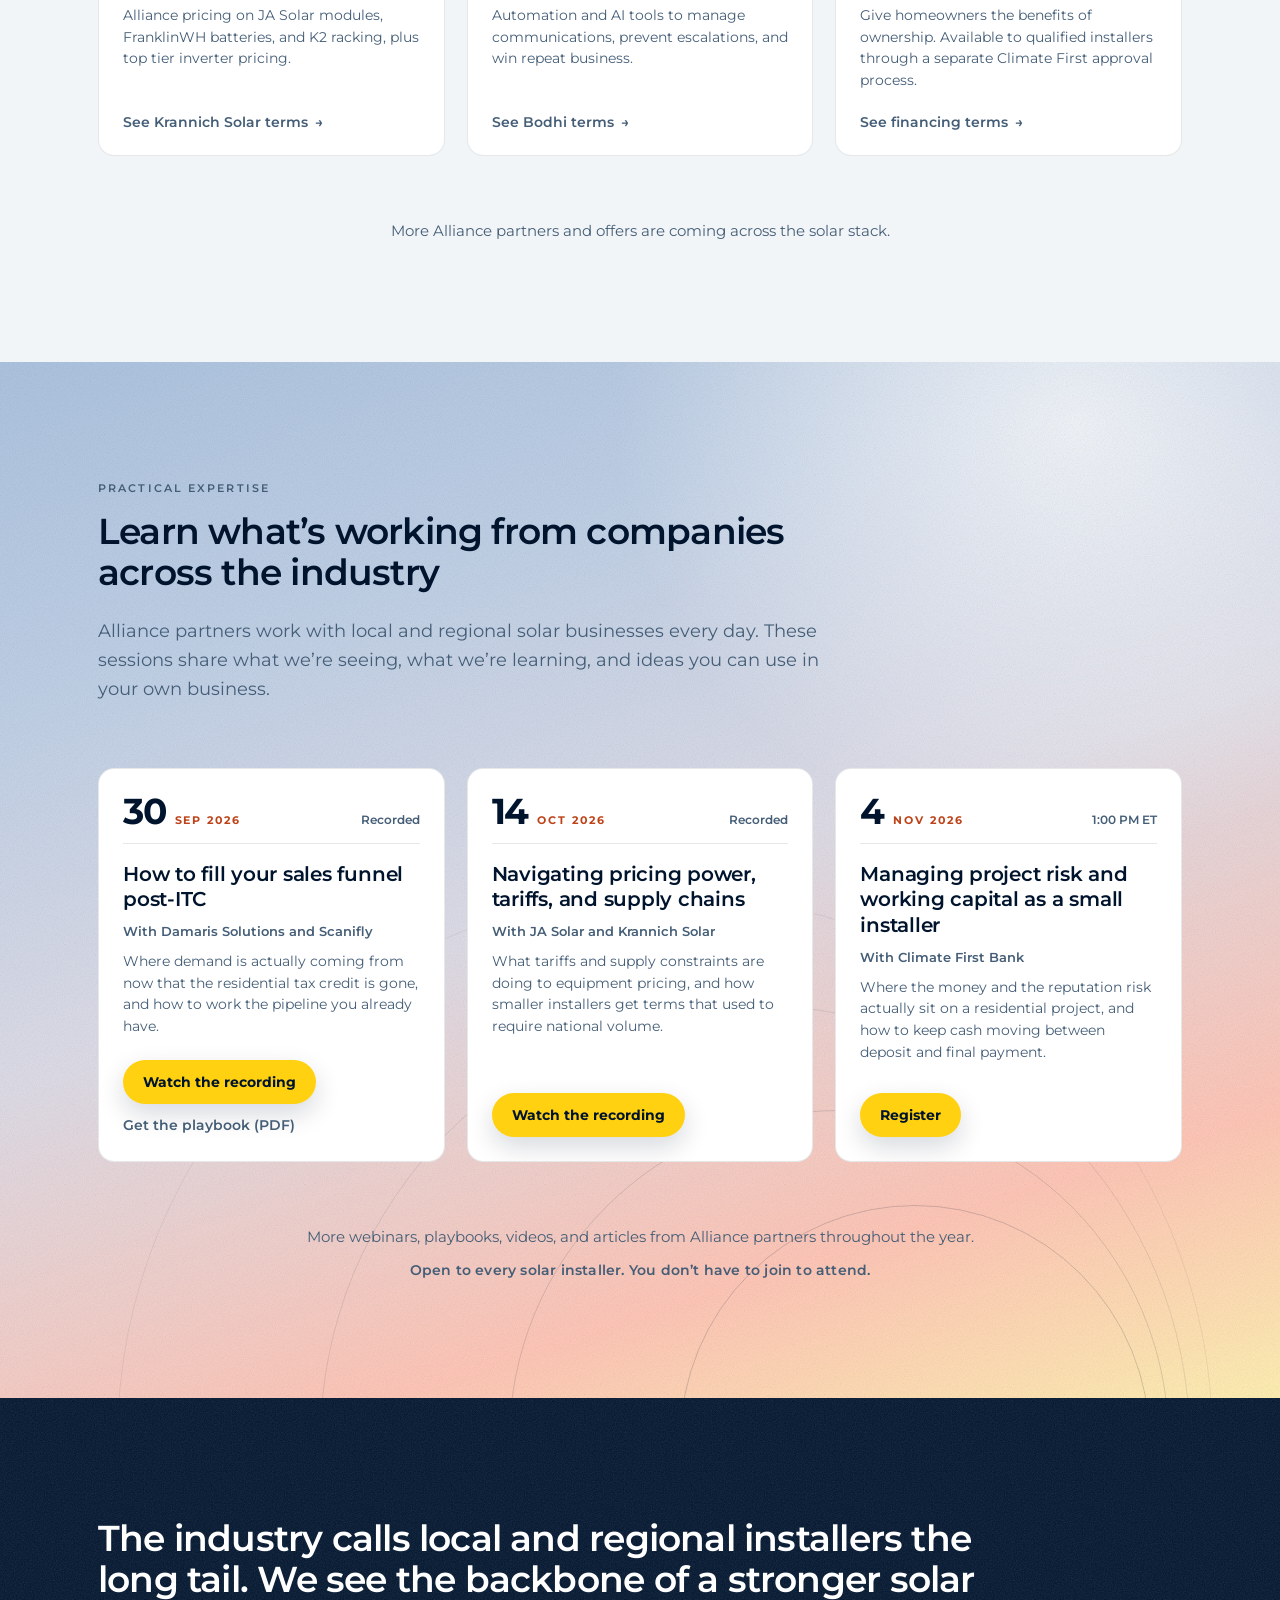
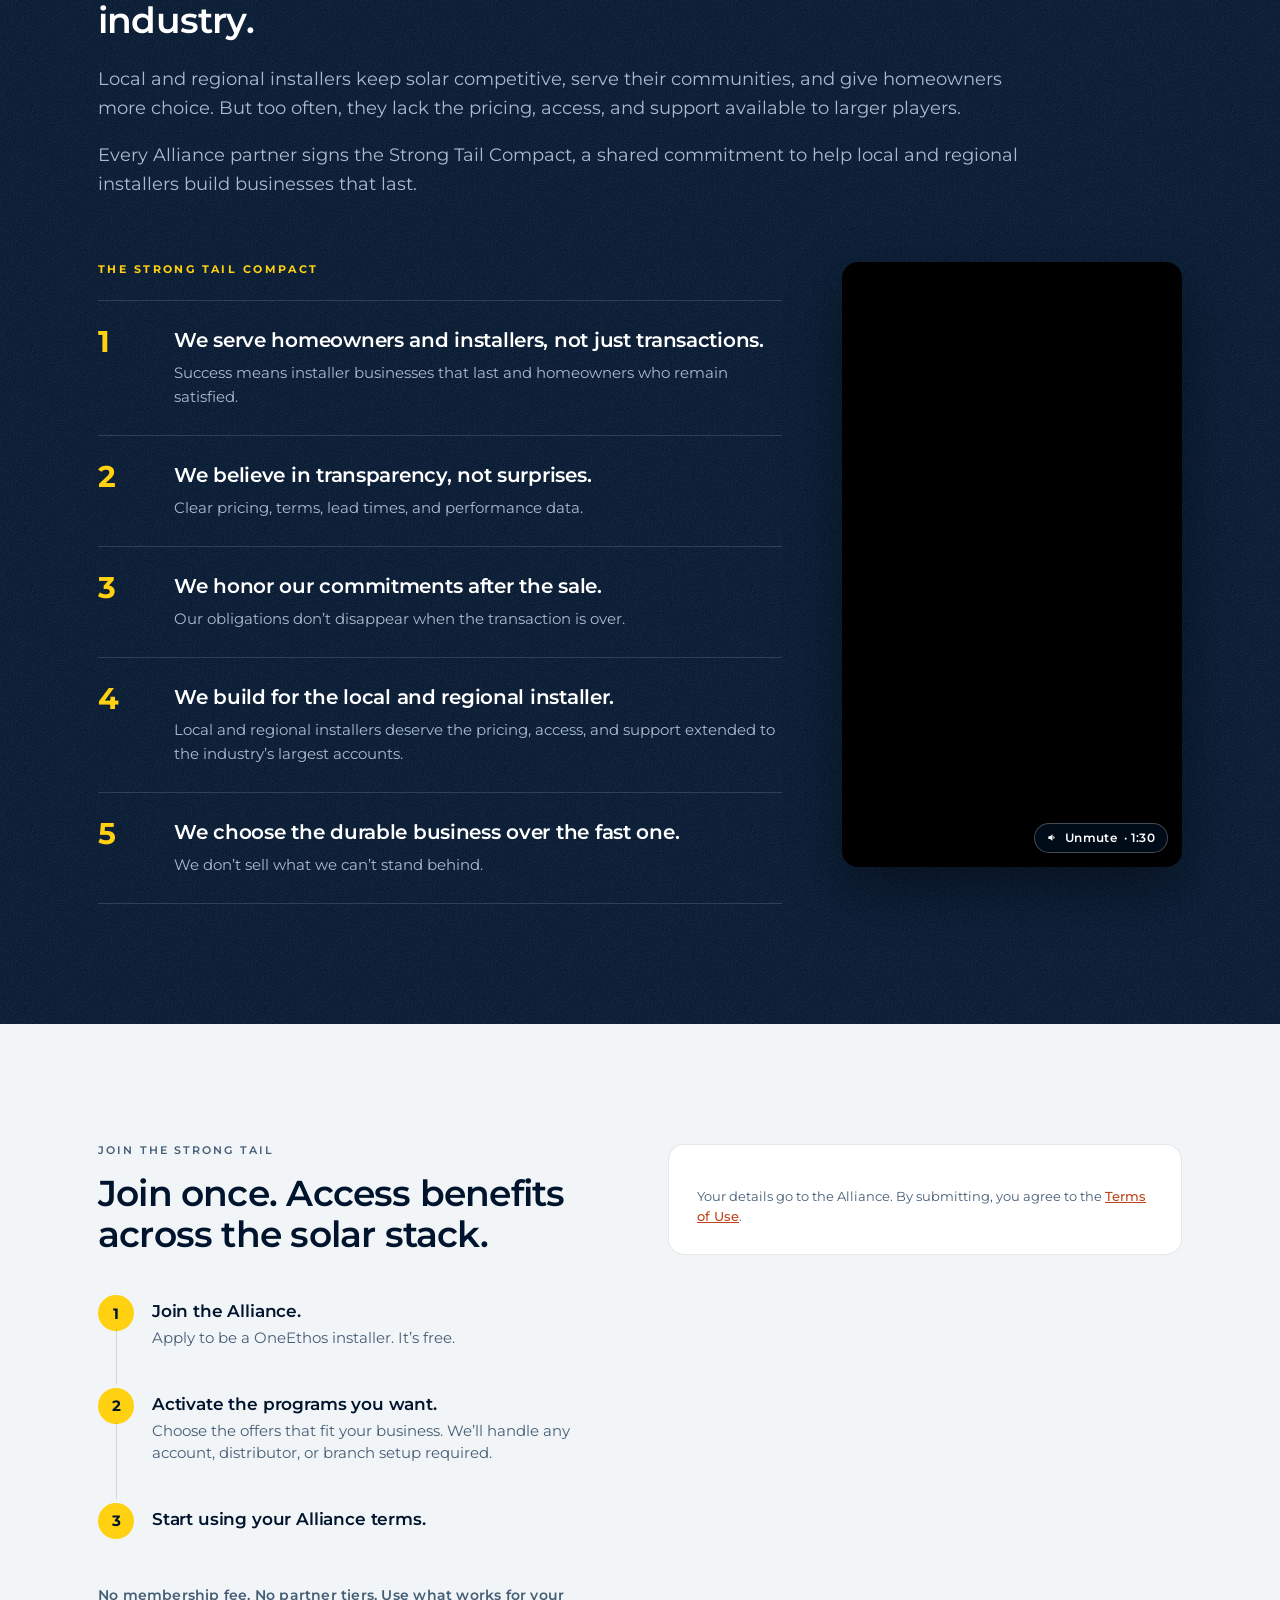
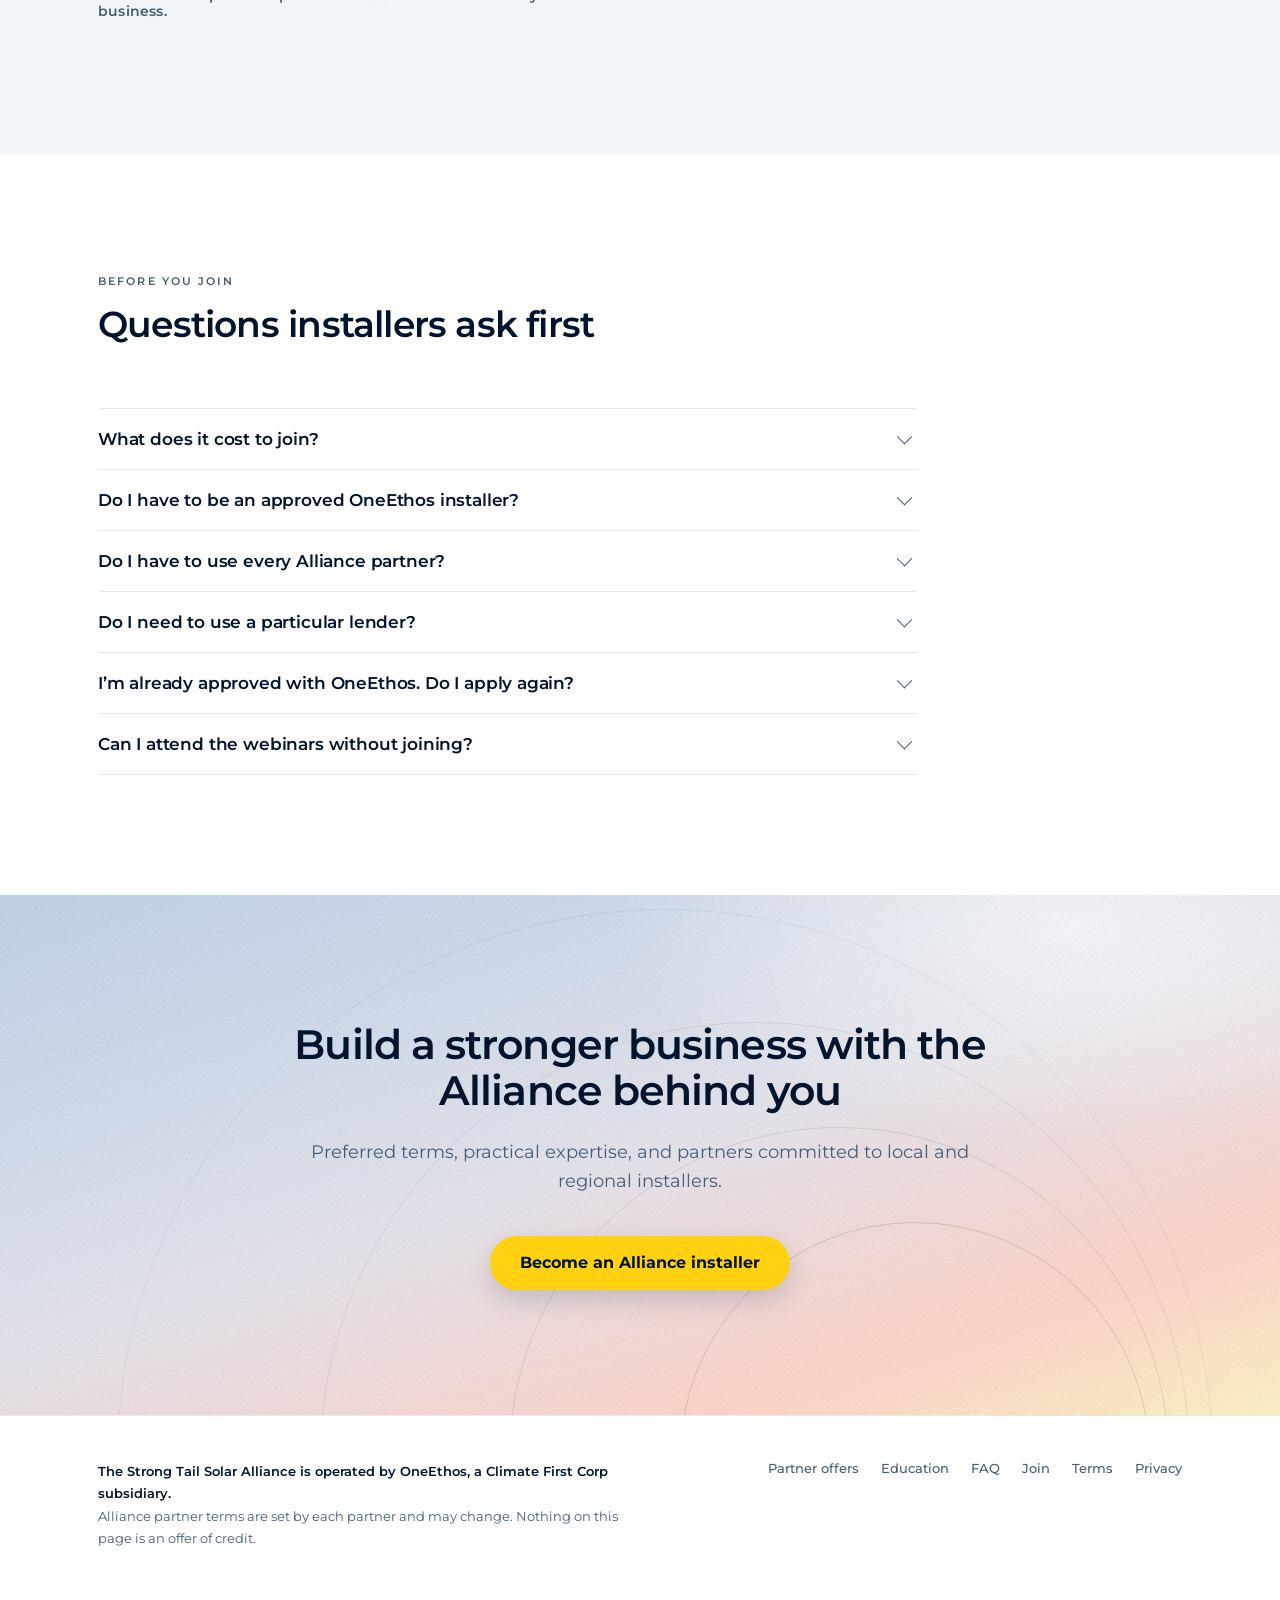
==== commit 5d61e6b6: "Webinar 2: the card links to the recording" ====
--- a/index.html
+++ b/index.html
@@ -192,8 +192,9 @@
        Once a session has run, its card swaps to "Watch the recording" and links
        to the highlights post on bodhi.solar, which carries the YouTube embed and
        the join form. The time slot becomes "Recorded". Webinar #1 switched on
-       5 Oct 2026. Its playbook PDF, a free download, sits beside the button and
-       lives at /assets/ so the URL can be replaced in place by a later revision. -->
+       5 Oct 2026 and Webinar #2 on 21 Oct 2026. Webinar #1's playbook PDF, a
+       free download, sits beside the button and lives at /assets/ so the URL
+       can be replaced in place by a later revision. -->
   <!-- ============================ EDUCATION ===========================
        Gradient ground, the second of exactly three gradient moments. Cards are
        led by a date block rather than an image: no headshots, no thumbnails.
@@ -224,12 +225,12 @@
         <!-- Second partner settled 8 Sept 2026: Krannich Solar, the natural fit once
              this session became tariffs and supply chains. -->
         <article class="card card--edu">
-          <div class="datebox"><span class="day">14</span><span class="mo">Oct 2026</span><span class="yr">1:00 PM ET</span></div>
+          <div class="datebox"><span class="day">14</span><span class="mo">Oct 2026</span><span class="yr">Recorded</span></div>
           <h3 class="h3">Navigating pricing power, tariffs, and supply chains</h3>
           <p class="with">With JA Solar and Krannich Solar</p>
           <p class="take">What tariffs and supply constraints are doing to equipment pricing, and how
           smaller installers get terms that used to require national volume.</p>
-          <div class="card-cta"><a class="btn btn--sm" href="https://pages.bodhi.solar/2026-alliance-webinar-2-navigating-pricing-power-tariffs-and-supply-chains" target="_blank" rel="noopener">Register</a></div>
+          <div class="card-cta"><a class="btn btn--sm" href="https://www.bodhi.solar/webinar/navigating-pricing-power-tariffs-supply-chains" target="_blank" rel="noopener">Watch the recording</a></div>
         </article>
         <!-- Climate First Bank carries this one alone. Working capital was added to
              the title on 8 Sept 2026, which is squarely the bank's subject. -->
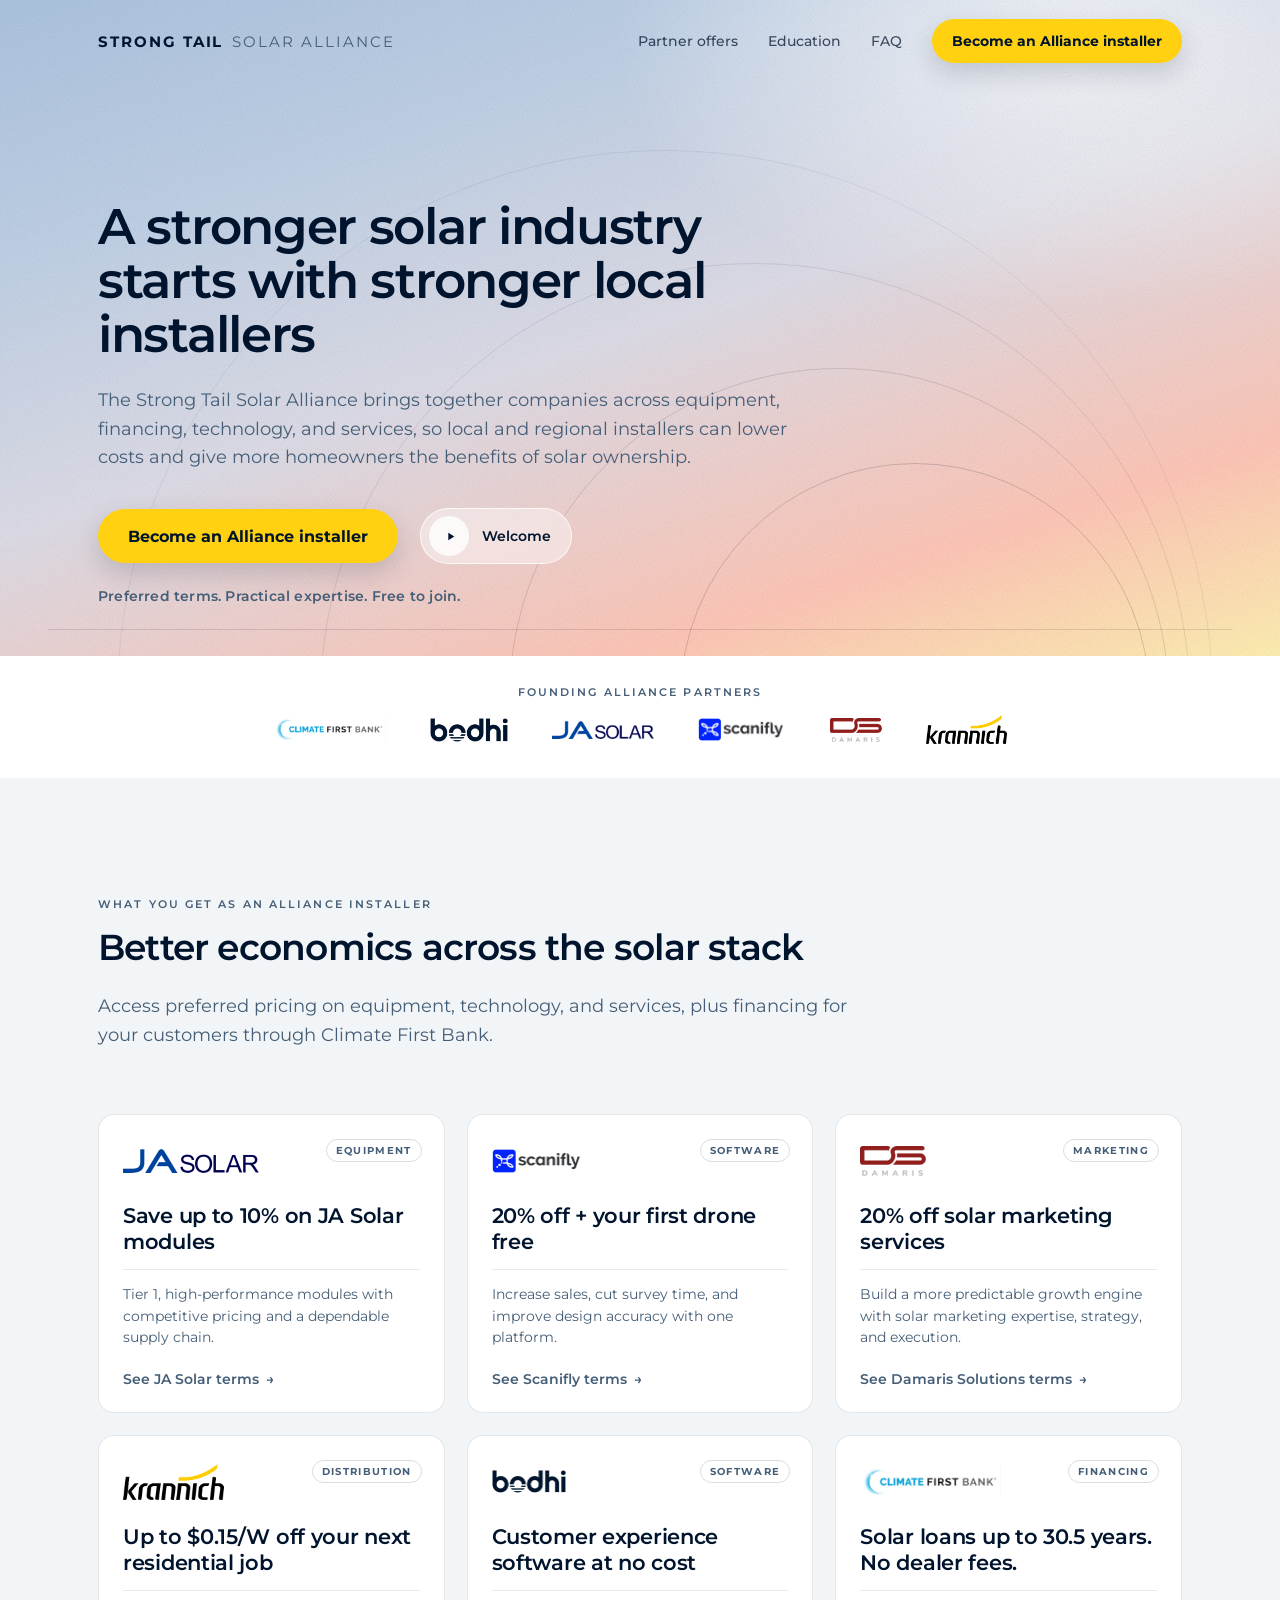
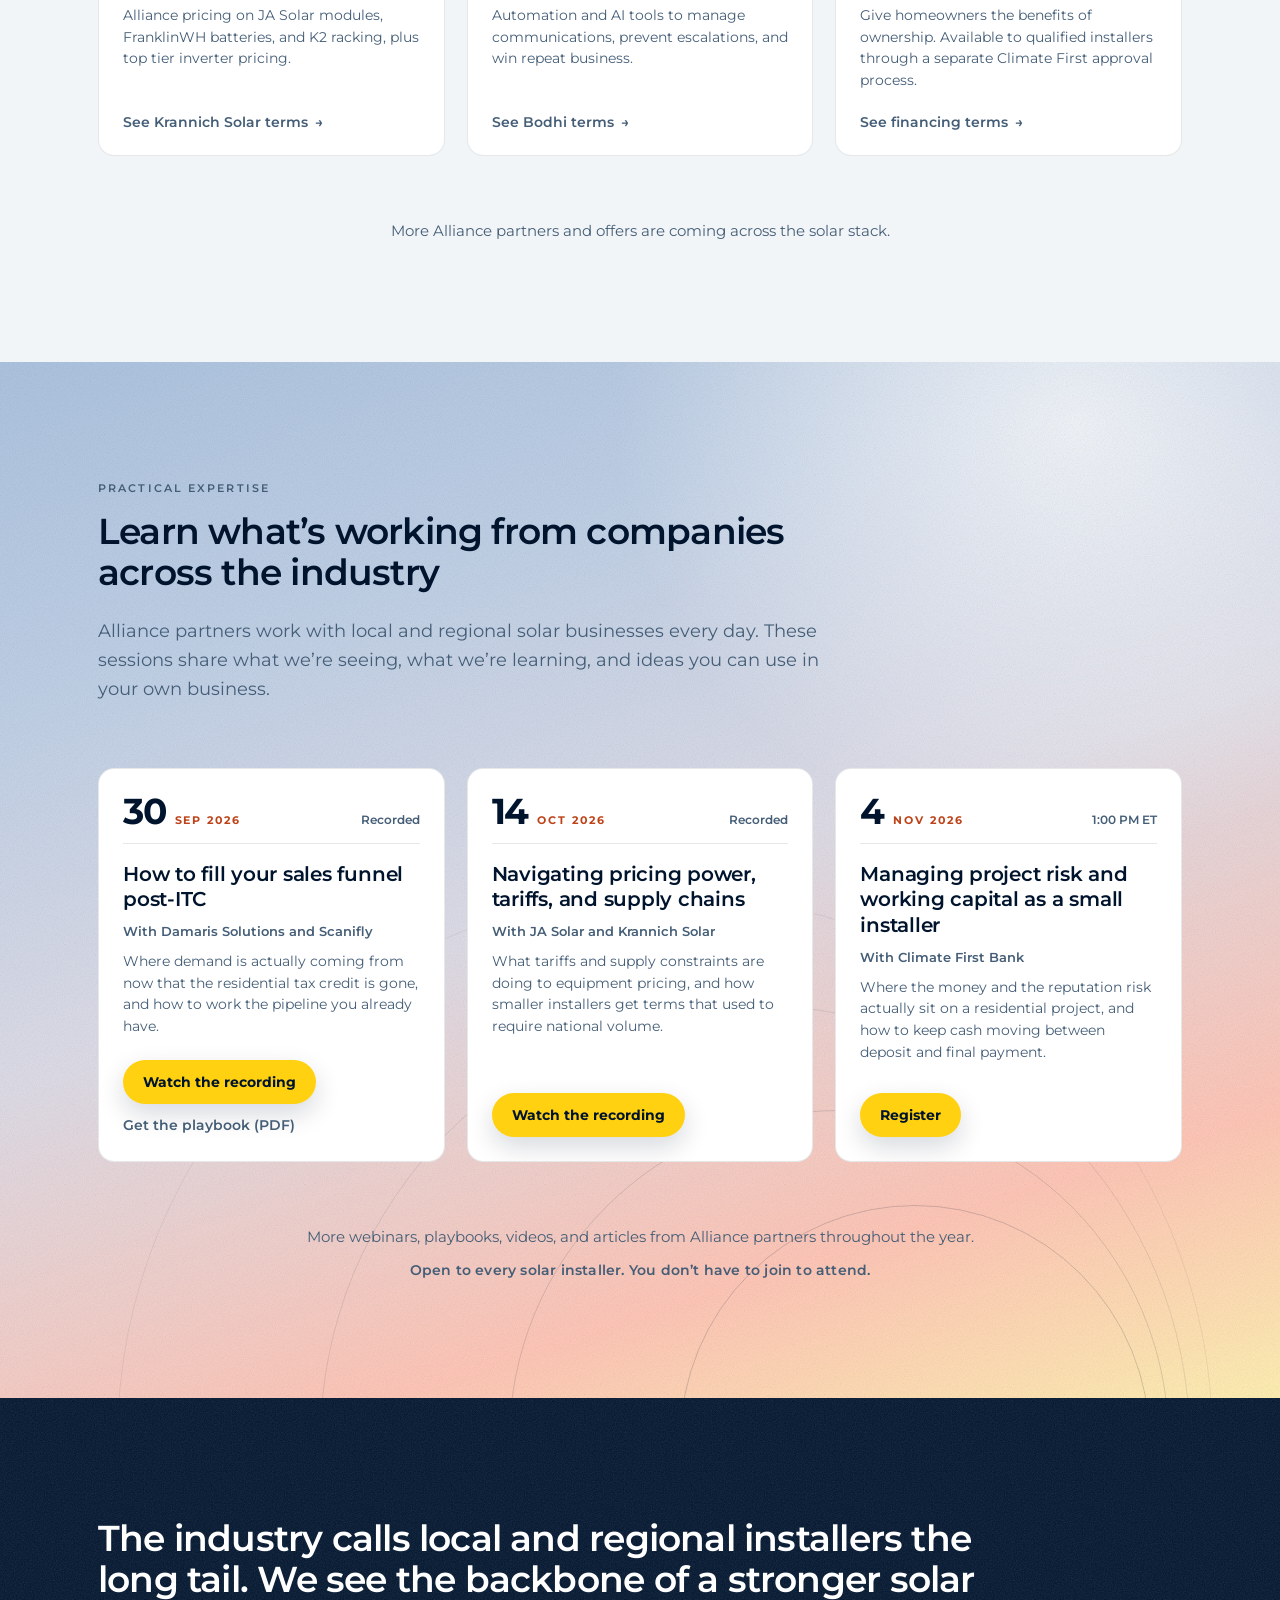
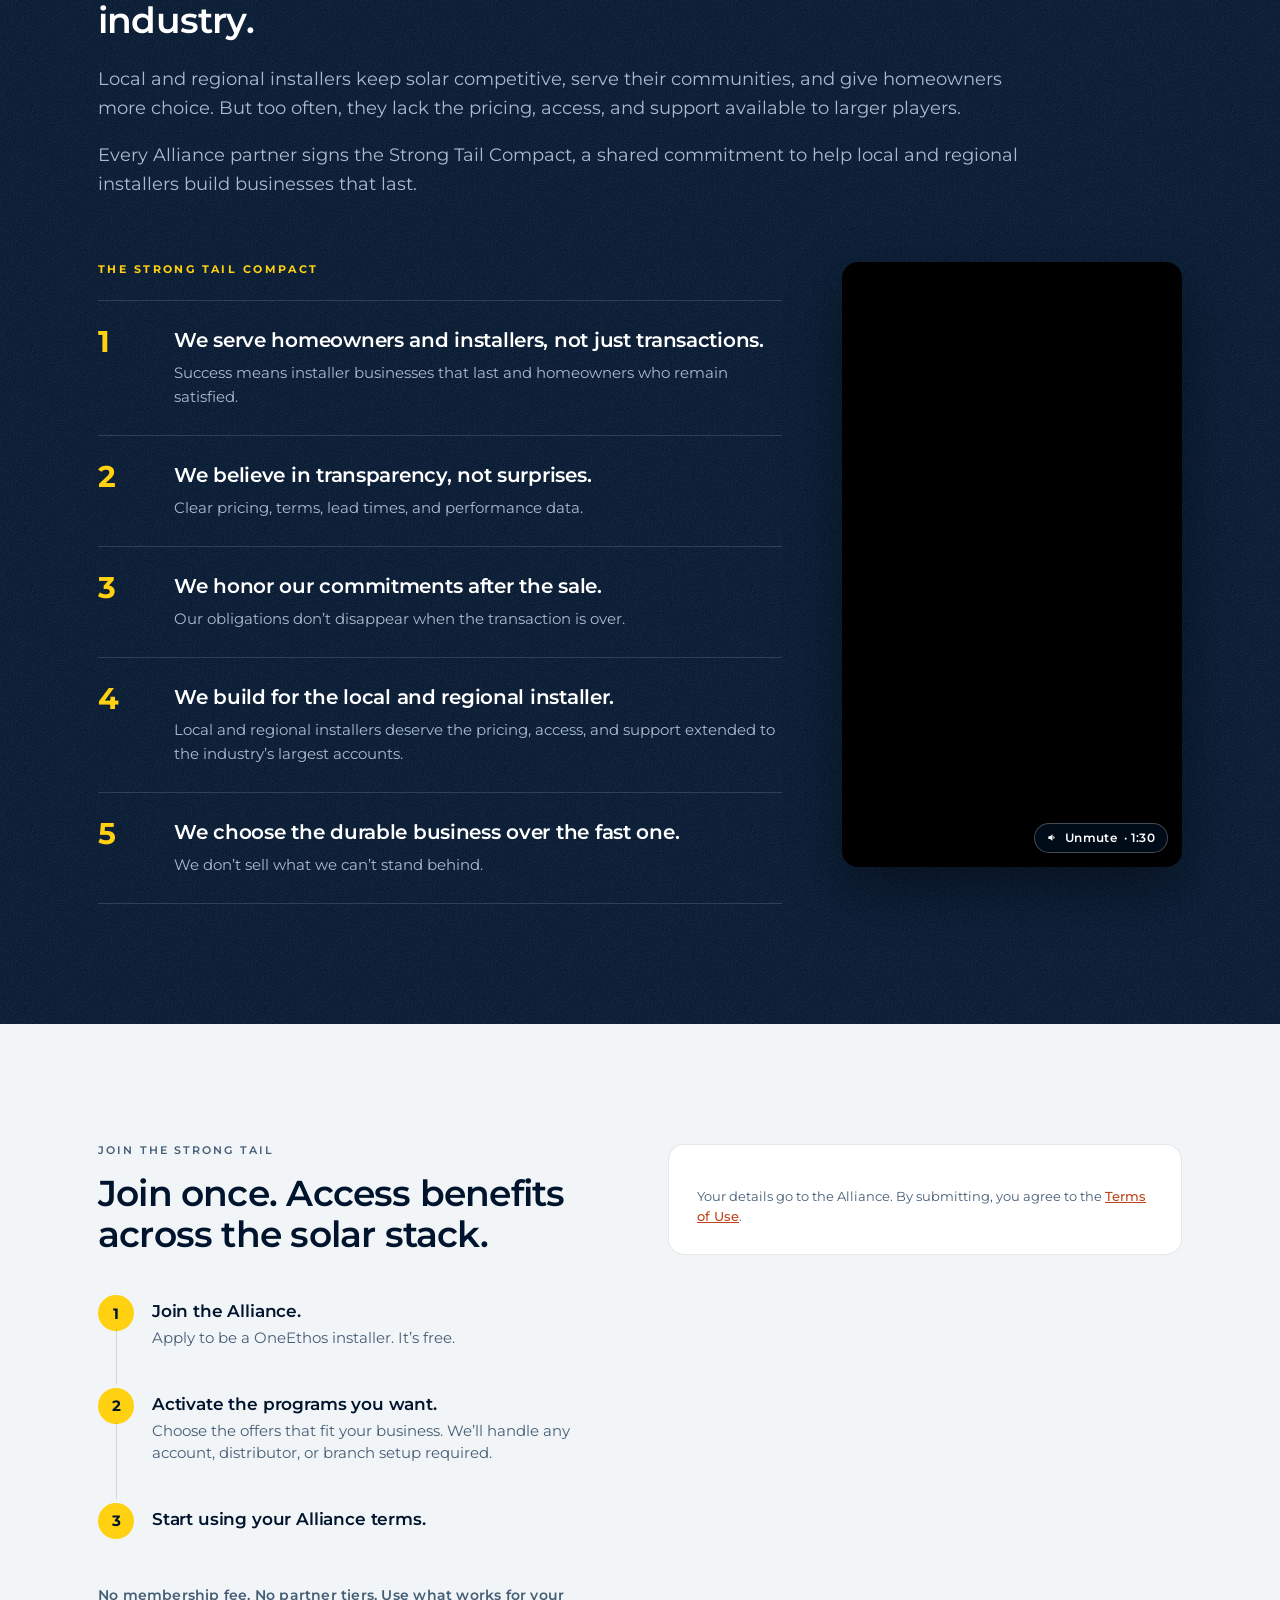
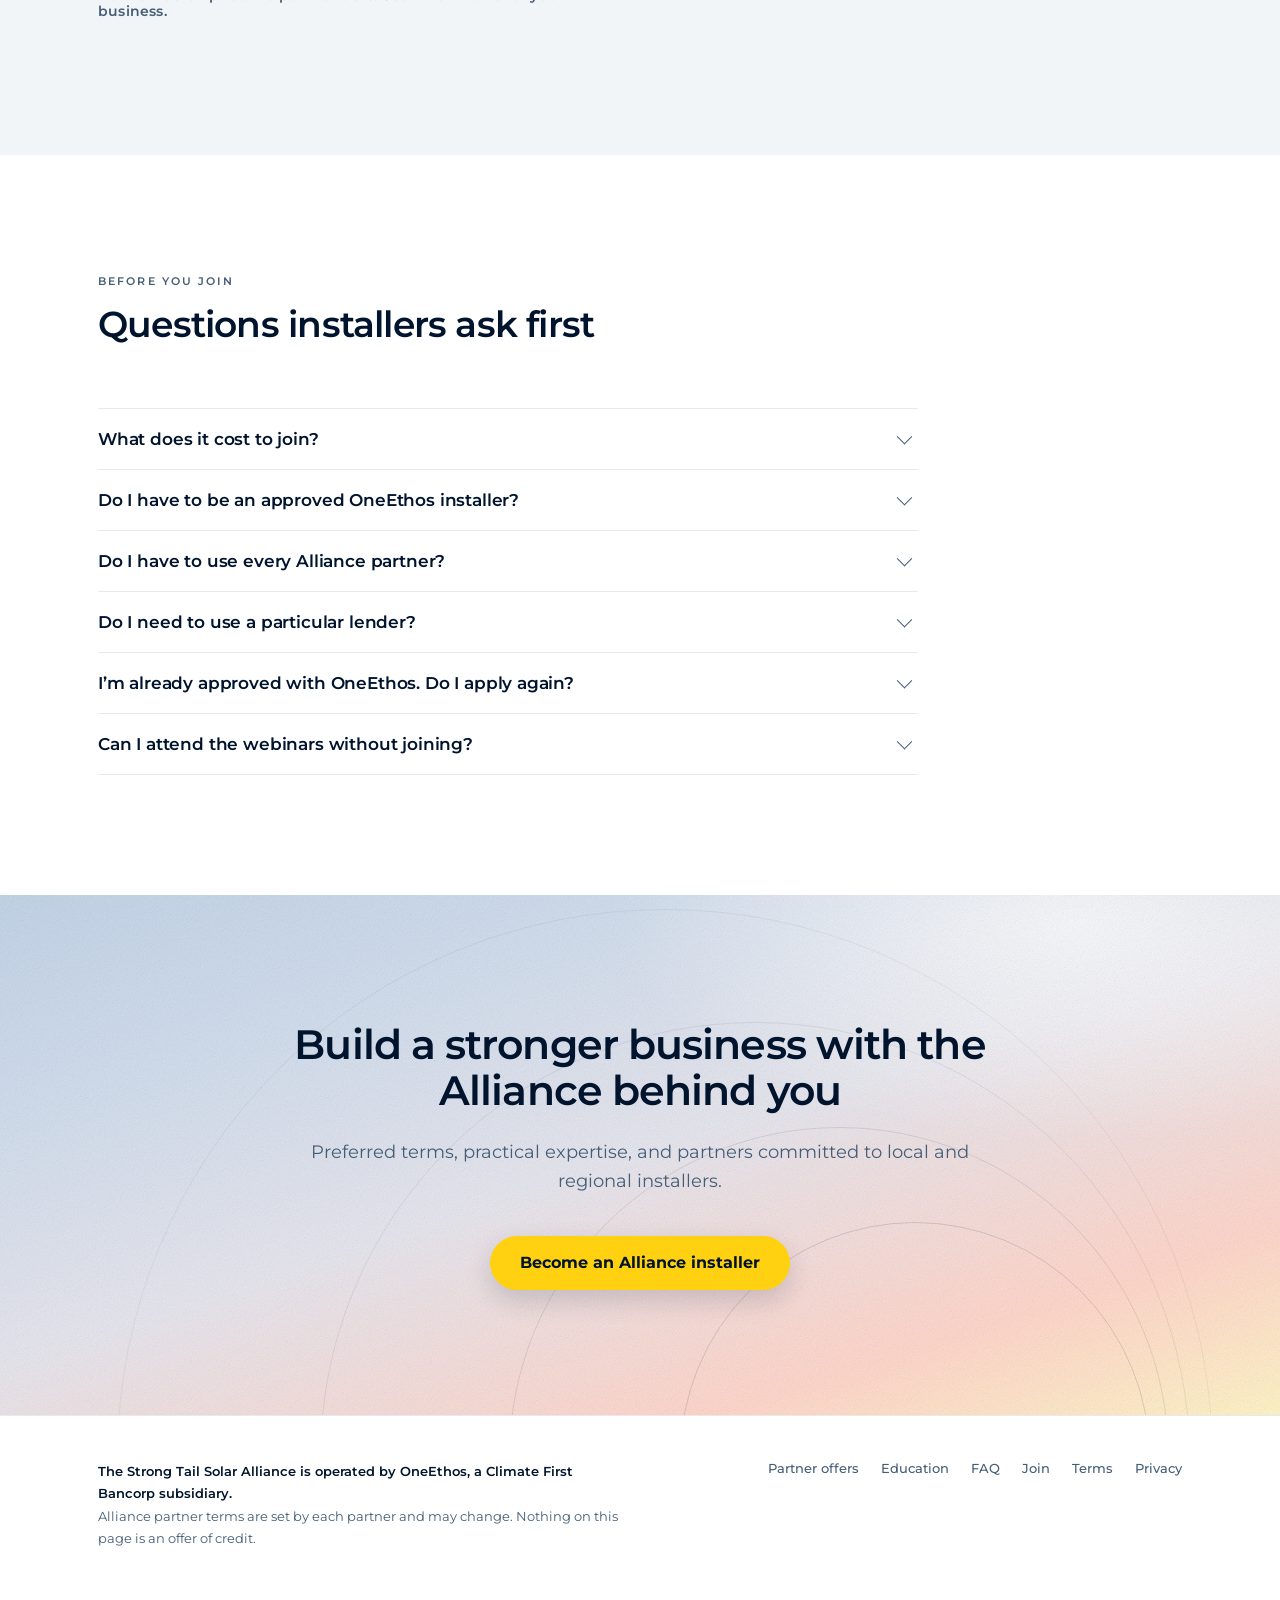
==== commit 42fbdb4b: "Operator credit: Climate First Corp becomes Climate First Bancorp" ====
--- a/index.html
+++ b/index.html
@@ -432,7 +432,7 @@
        what allows the header to be wordmark-only.                       -->
   <footer class="foot">
     <div class="wrap"><div class="row">
-      <p class="op"><b>The Strong Tail Solar Alliance is operated by OneEthos, a Climate First Corp subsidiary.</b><br>
+      <p class="op"><b>The Strong Tail Solar Alliance is operated by OneEthos, a Climate First Bancorp subsidiary.</b><br>
       Alliance partner terms are set by each partner and may change. Nothing on this page is an
       offer of credit.</p>
       <nav class="links" aria-label="Footer">
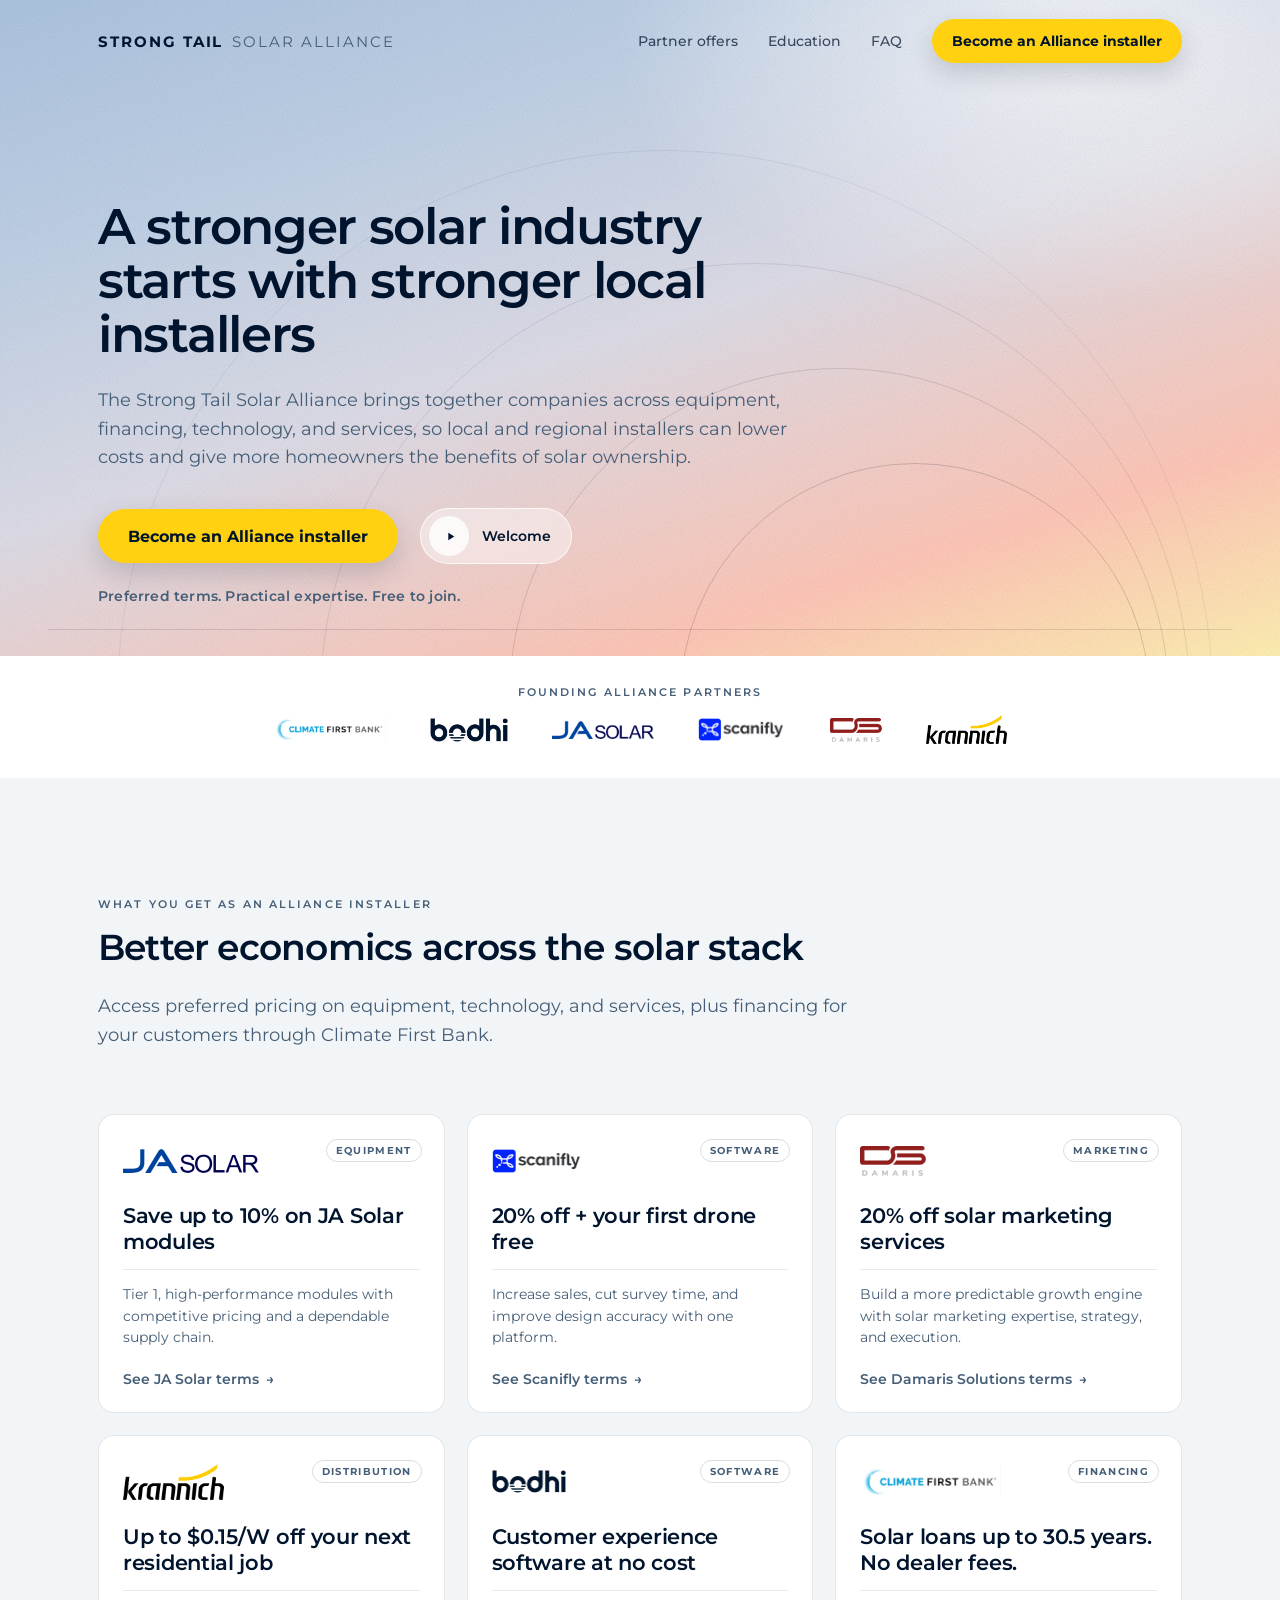
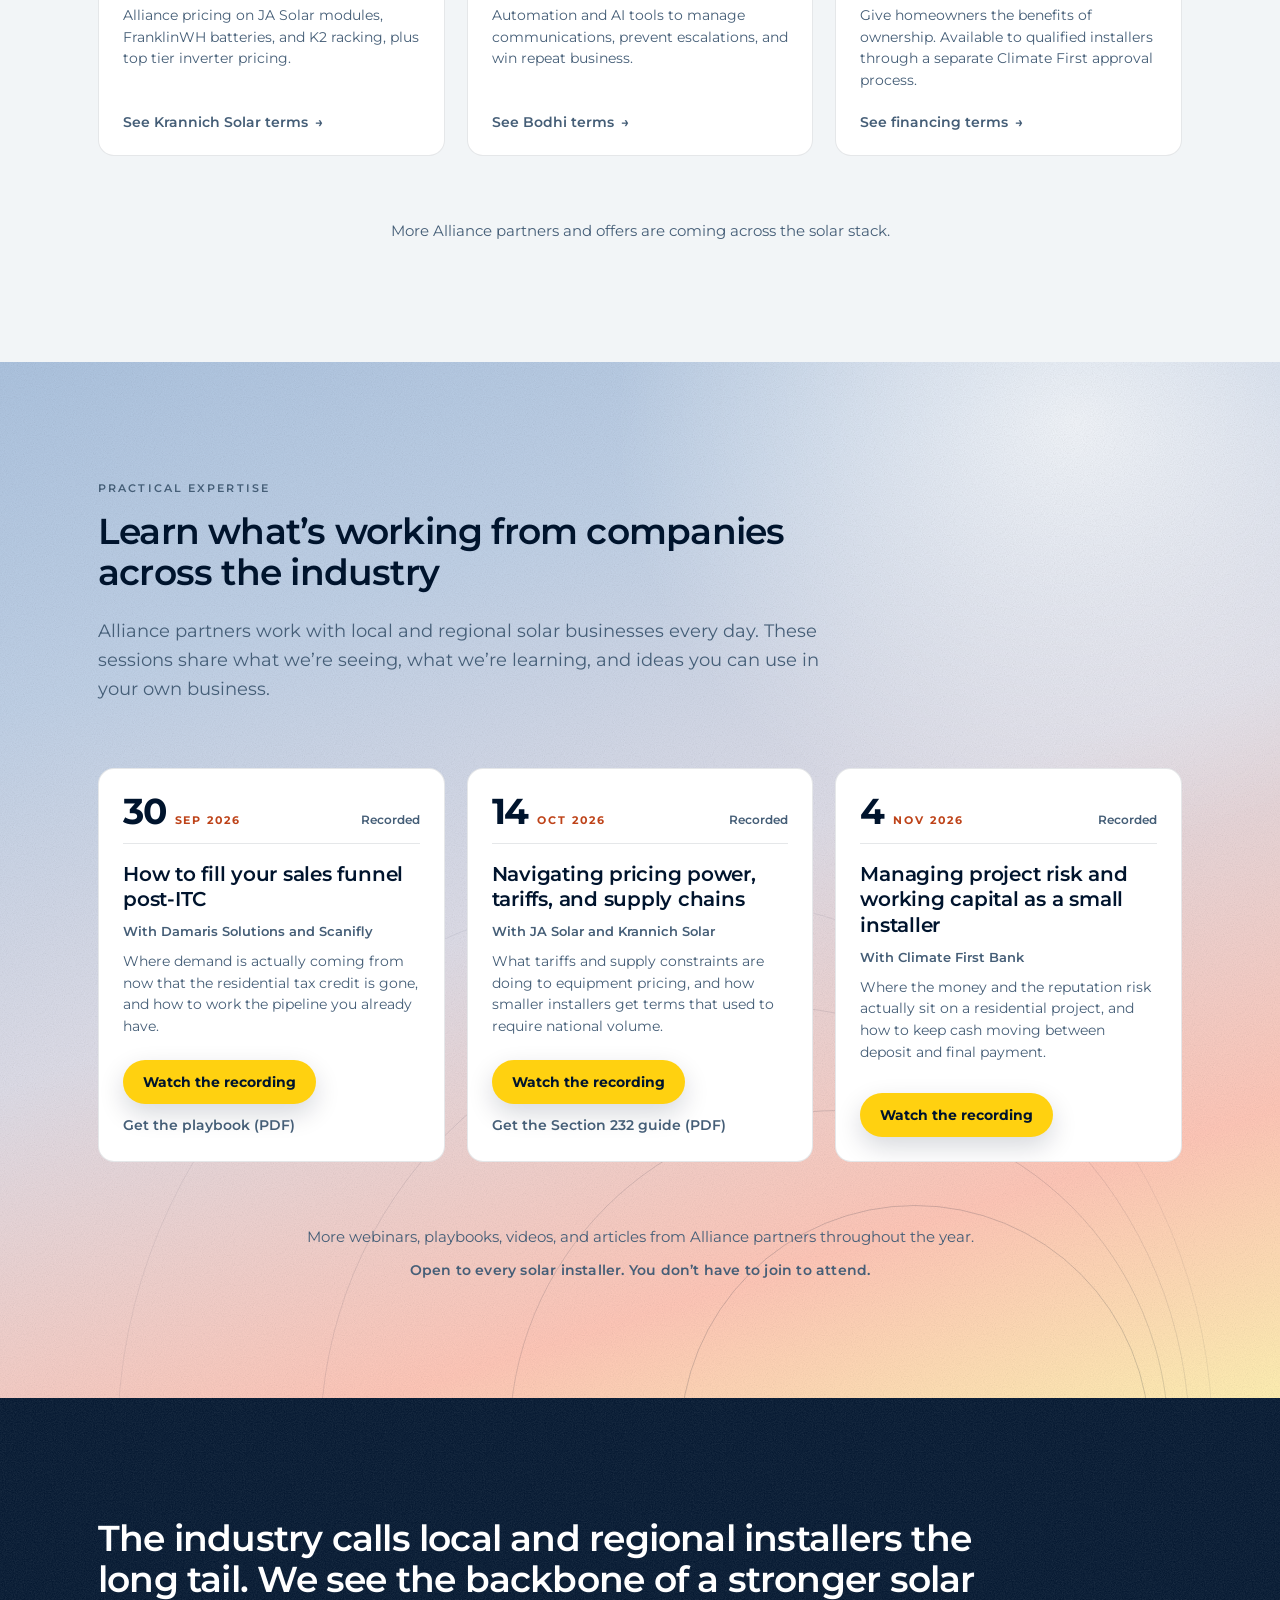
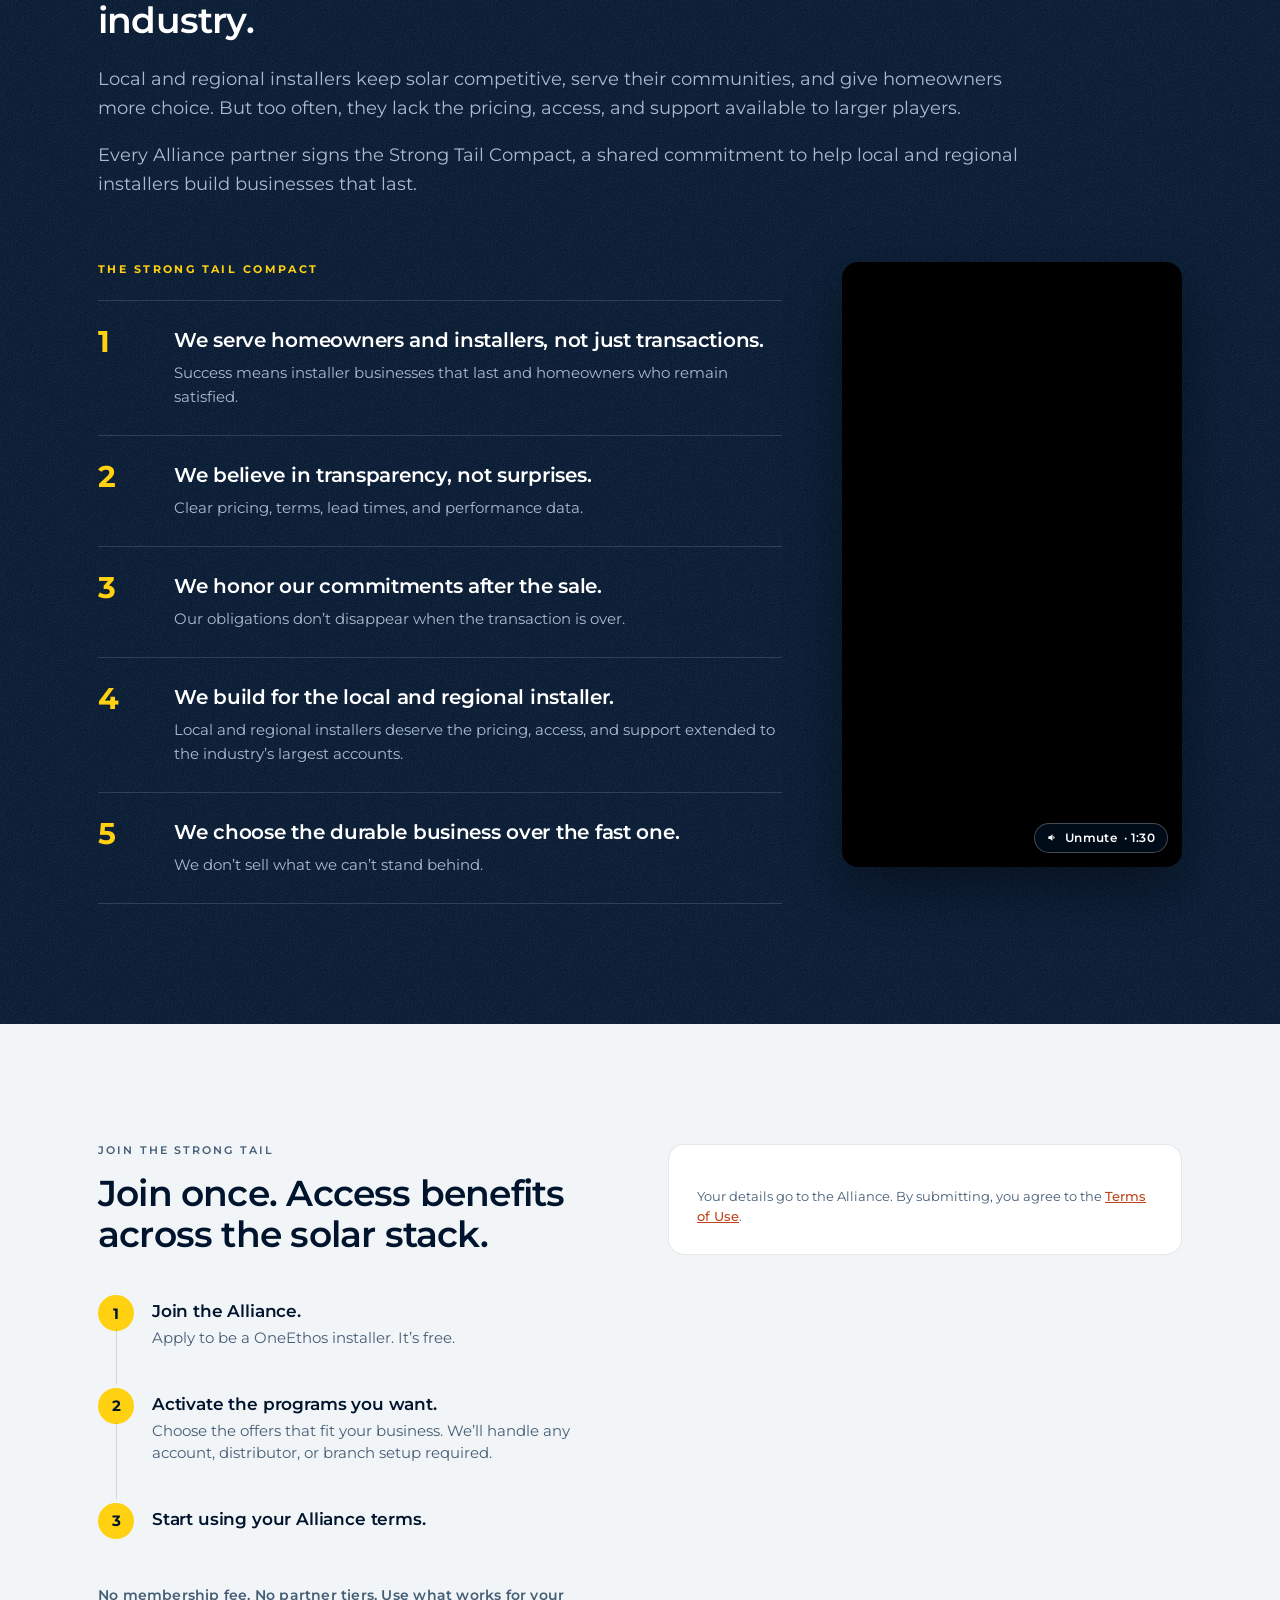
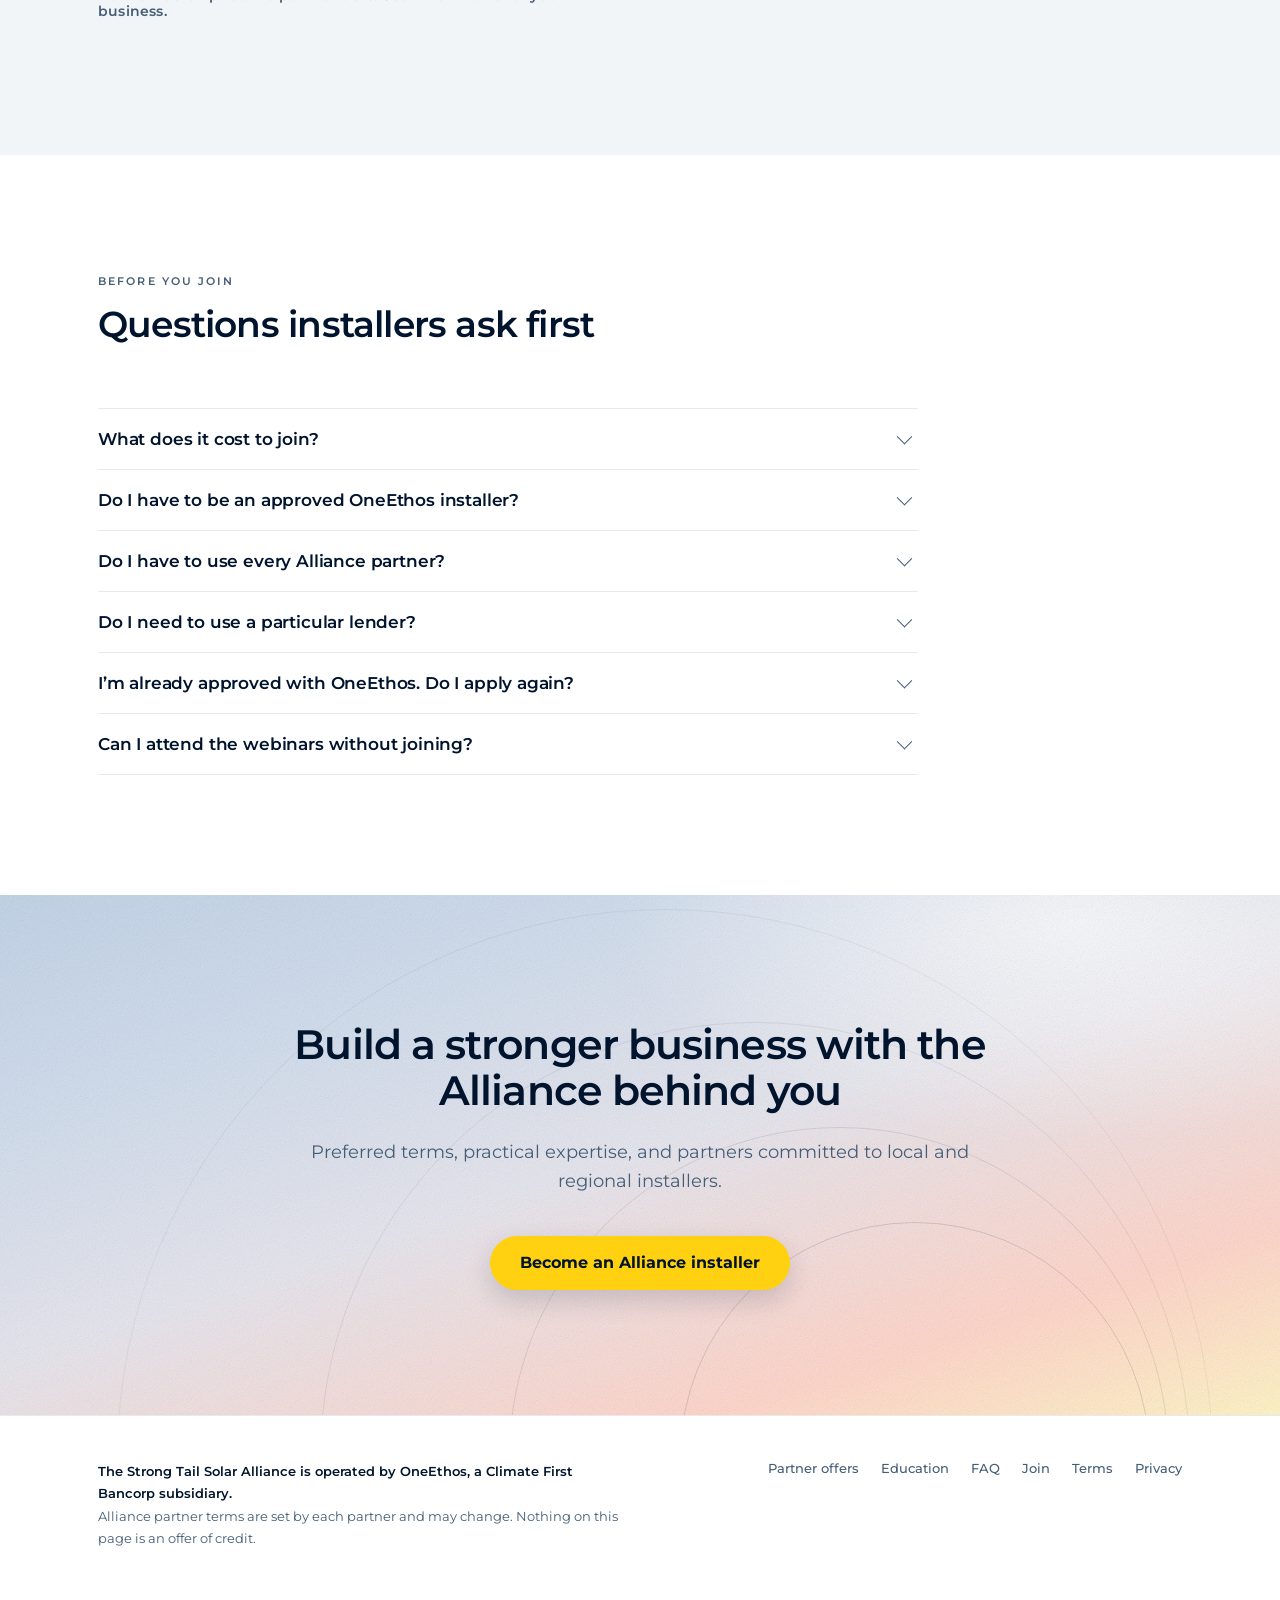
==== commit 7ed549fc: "Webinar 3 links to the recording; Webinar 2 gets its guide" ====
--- a/index.html
+++ b/index.html
@@ -183,18 +183,20 @@
     </div>
   </section>
 
-  <!-- Registration is a HubSpot landing page per webinar on pages.bodhi.solar,
-       which is a different host from this one, so each opens in a new tab with
-       rel="noopener" like every other off-site link here. The three URLs went in
-       on 15 Sept 2026 and are ordered to match the cards; the page titles confirm
-       it, Webinar #1 being the post-ITC one.
+  <!-- While a session was upcoming, its card registered through a HubSpot
+       landing page per webinar on pages.bodhi.solar, a different host from this
+       one, so each opened in a new tab with rel="noopener" like every other
+       off-site link here. The three URLs went in on 15 Sept 2026.
 
        Once a session has run, its card swaps to "Watch the recording" and links
        to the highlights post on bodhi.solar, which carries the YouTube embed and
        the join form. The time slot becomes "Recorded". Webinar #1 switched on
-       5 Oct 2026 and Webinar #2 on 21 Oct 2026. Webinar #1's playbook PDF, a
-       free download, sits beside the button and lives at /assets/ so the URL
-       can be replaced in place by a later revision. -->
+       5 Oct 2026, Webinar #2 on 21 Oct 2026 and Webinar #3 on 10 Nov 2026, so
+       all three now play back. A recorded card can carry a free download beside
+       its button: Webinar #1's playbook PDF lives at /assets/ so the URL can be
+       replaced in place by a later revision; Webinar #2's Section 232 installer
+       guide, added 10 Nov 2026, is served by HubSpot at pages.bodhi.solar and
+       is not copied into this repo. -->
   <!-- ============================ EDUCATION ===========================
        Gradient ground, the second of exactly three gradient moments. Cards are
        led by a date block rather than an image: no headshots, no thumbnails.
@@ -230,17 +232,18 @@
           <p class="with">With JA Solar and Krannich Solar</p>
           <p class="take">What tariffs and supply constraints are doing to equipment pricing, and how
           smaller installers get terms that used to require national volume.</p>
-          <div class="card-cta"><a class="btn btn--sm" href="https://www.bodhi.solar/webinar/navigating-pricing-power-tariffs-supply-chains" target="_blank" rel="noopener">Watch the recording</a></div>
+          <div class="card-cta"><a class="btn btn--sm" href="https://www.bodhi.solar/webinar/navigating-pricing-power-tariffs-supply-chains" target="_blank" rel="noopener">Watch the recording</a>
+            <a class="tlink" href="https://pages.bodhi.solar/hubfs/Section%20232%20Installer%20Guide%20-%206%20Steps.pdf" target="_blank" rel="noopener">Get the Section 232 guide (PDF)</a></div>
         </article>
         <!-- Climate First Bank carries this one alone. Working capital was added to
              the title on 8 Sept 2026, which is squarely the bank's subject. -->
         <article class="card card--edu">
-          <div class="datebox"><span class="day">4</span><span class="mo">Nov 2026</span><span class="yr">1:00 PM ET</span></div>
+          <div class="datebox"><span class="day">4</span><span class="mo">Nov 2026</span><span class="yr">Recorded</span></div>
           <h3 class="h3">Managing project risk and working capital as a small installer</h3>
           <p class="with">With Climate First Bank</p>
           <p class="take">Where the money and the reputation risk actually sit on a residential project,
           and how to keep cash moving between deposit and final payment.</p>
-          <div class="card-cta"><a class="btn btn--sm" href="https://pages.bodhi.solar/2026-alliance-webinar-3-managing-project-risk-and-working-capital-as-a-small-installer" target="_blank" rel="noopener">Register</a></div>
+          <div class="card-cta"><a class="btn btn--sm" href="https://www.bodhi.solar/webinar/managing-project-risk-working-capital-local-installer" target="_blank" rel="noopener">Watch the recording</a></div>
         </article>
       </div>
       <div class="tail">
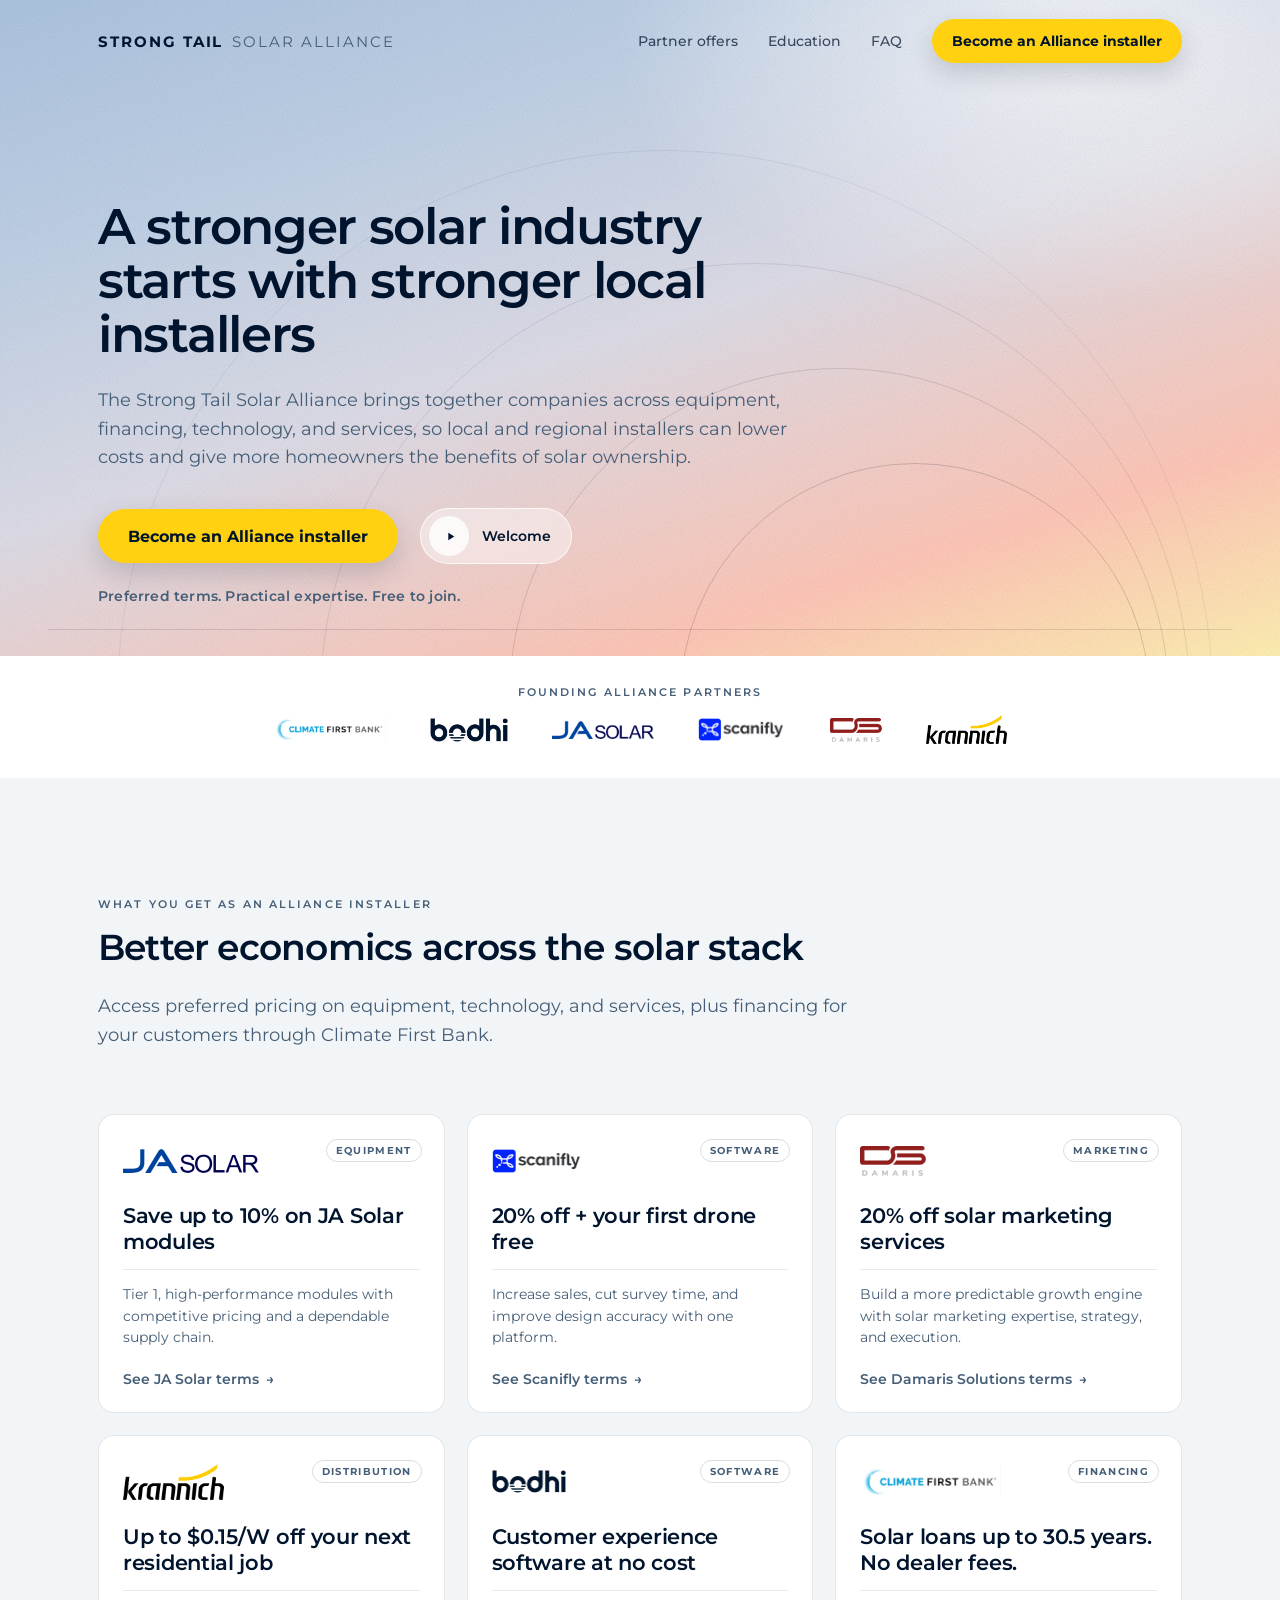
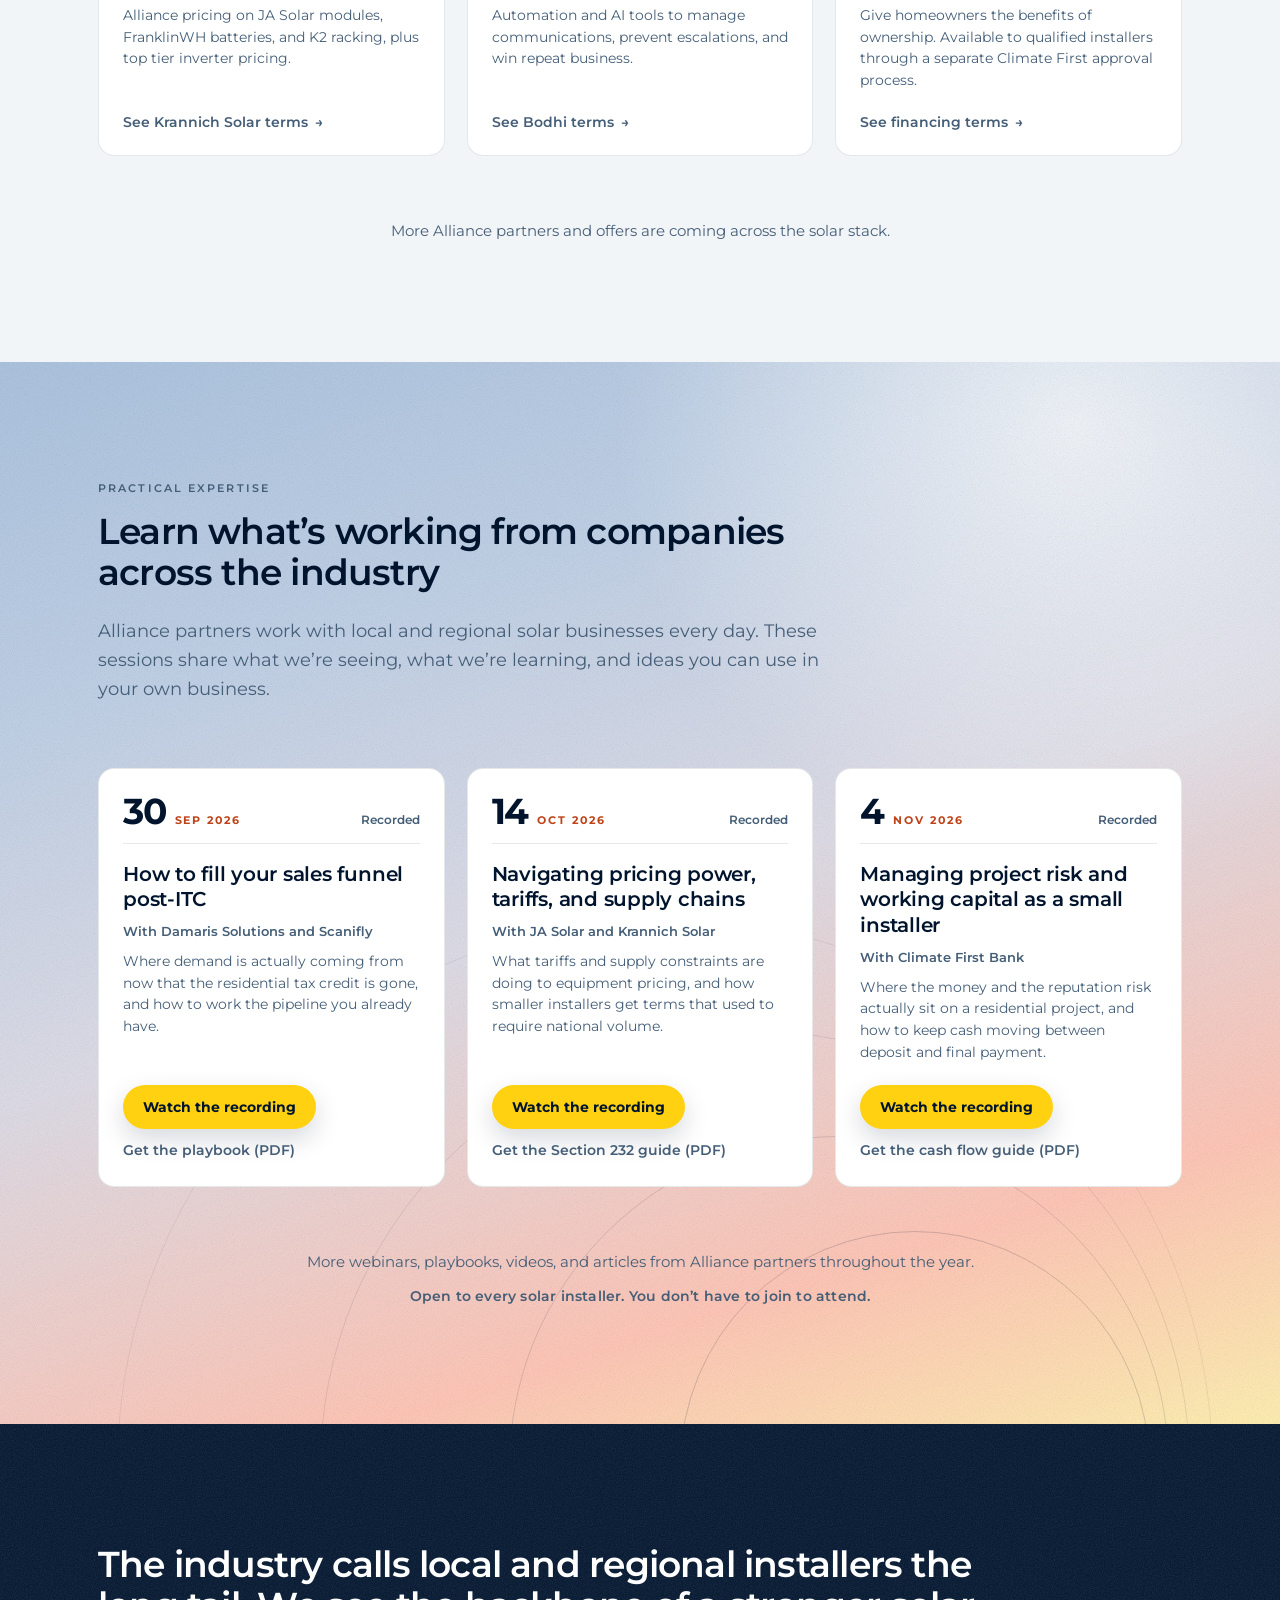
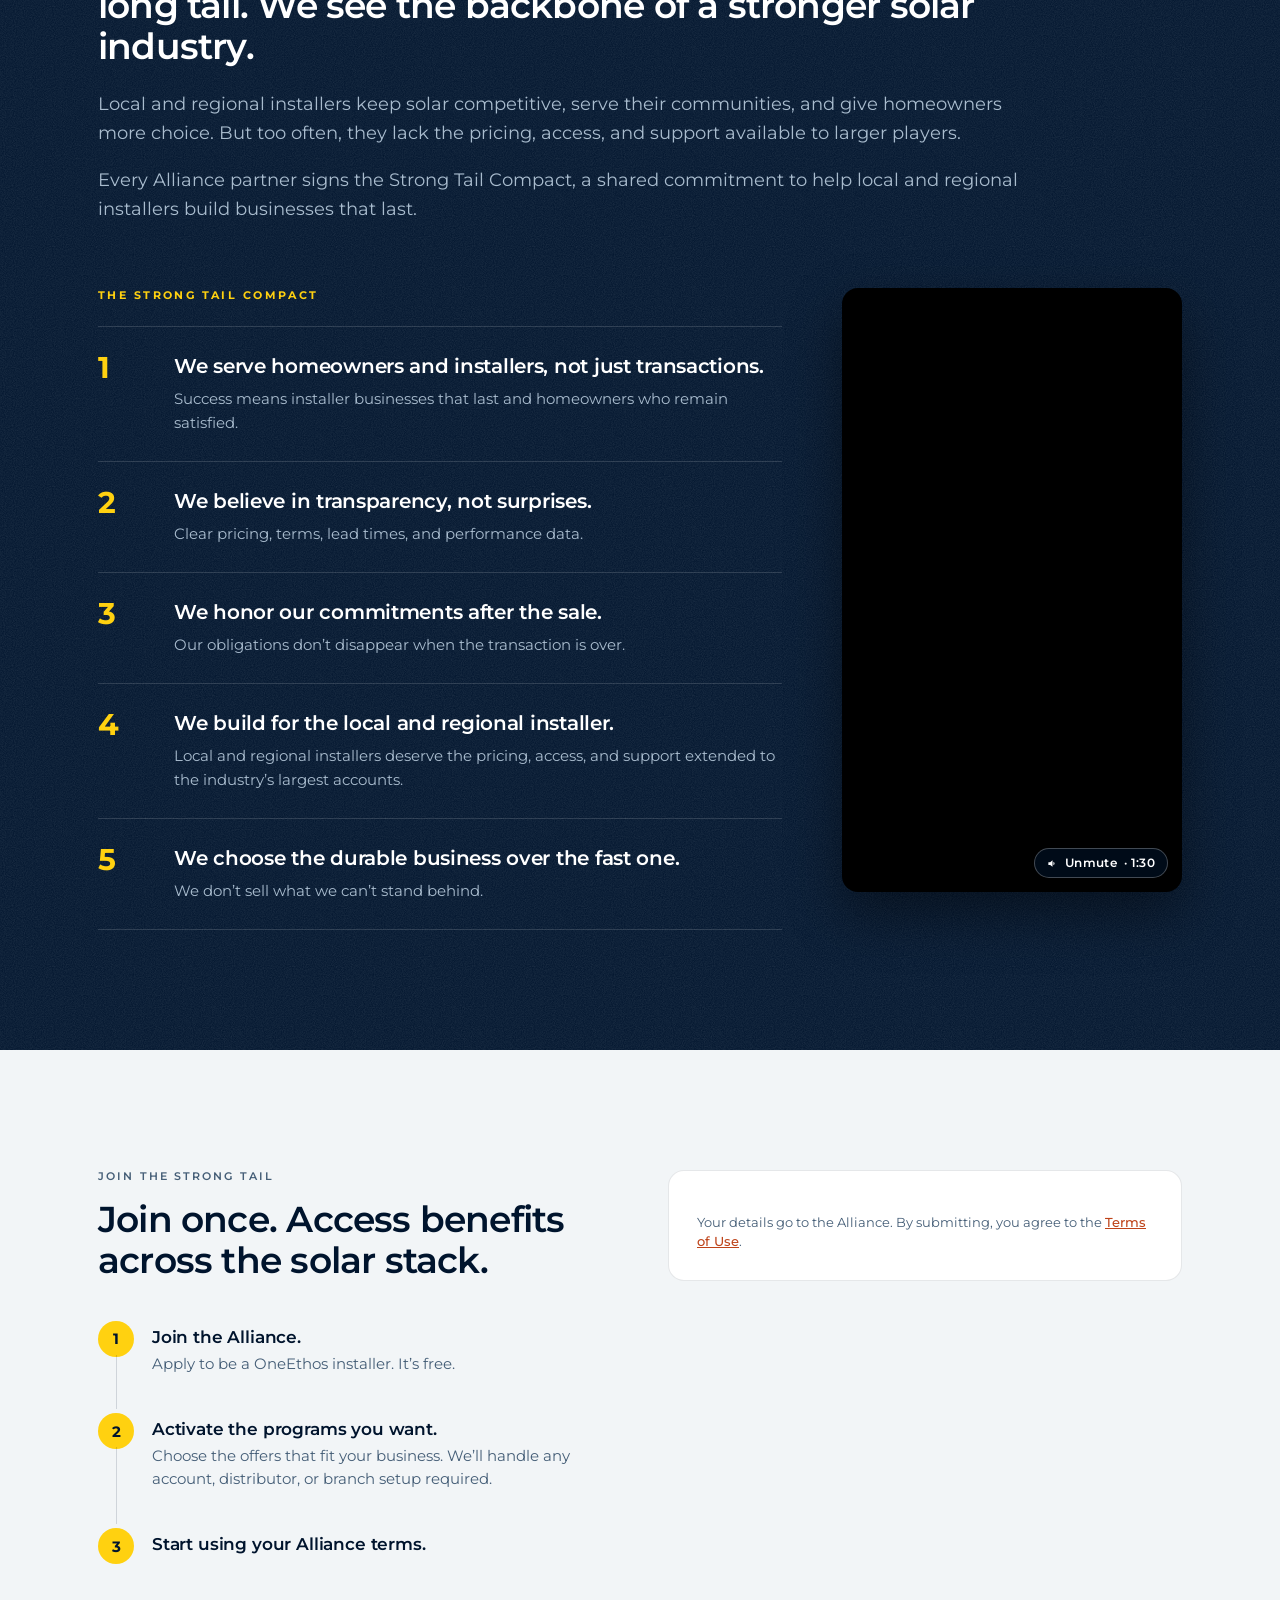
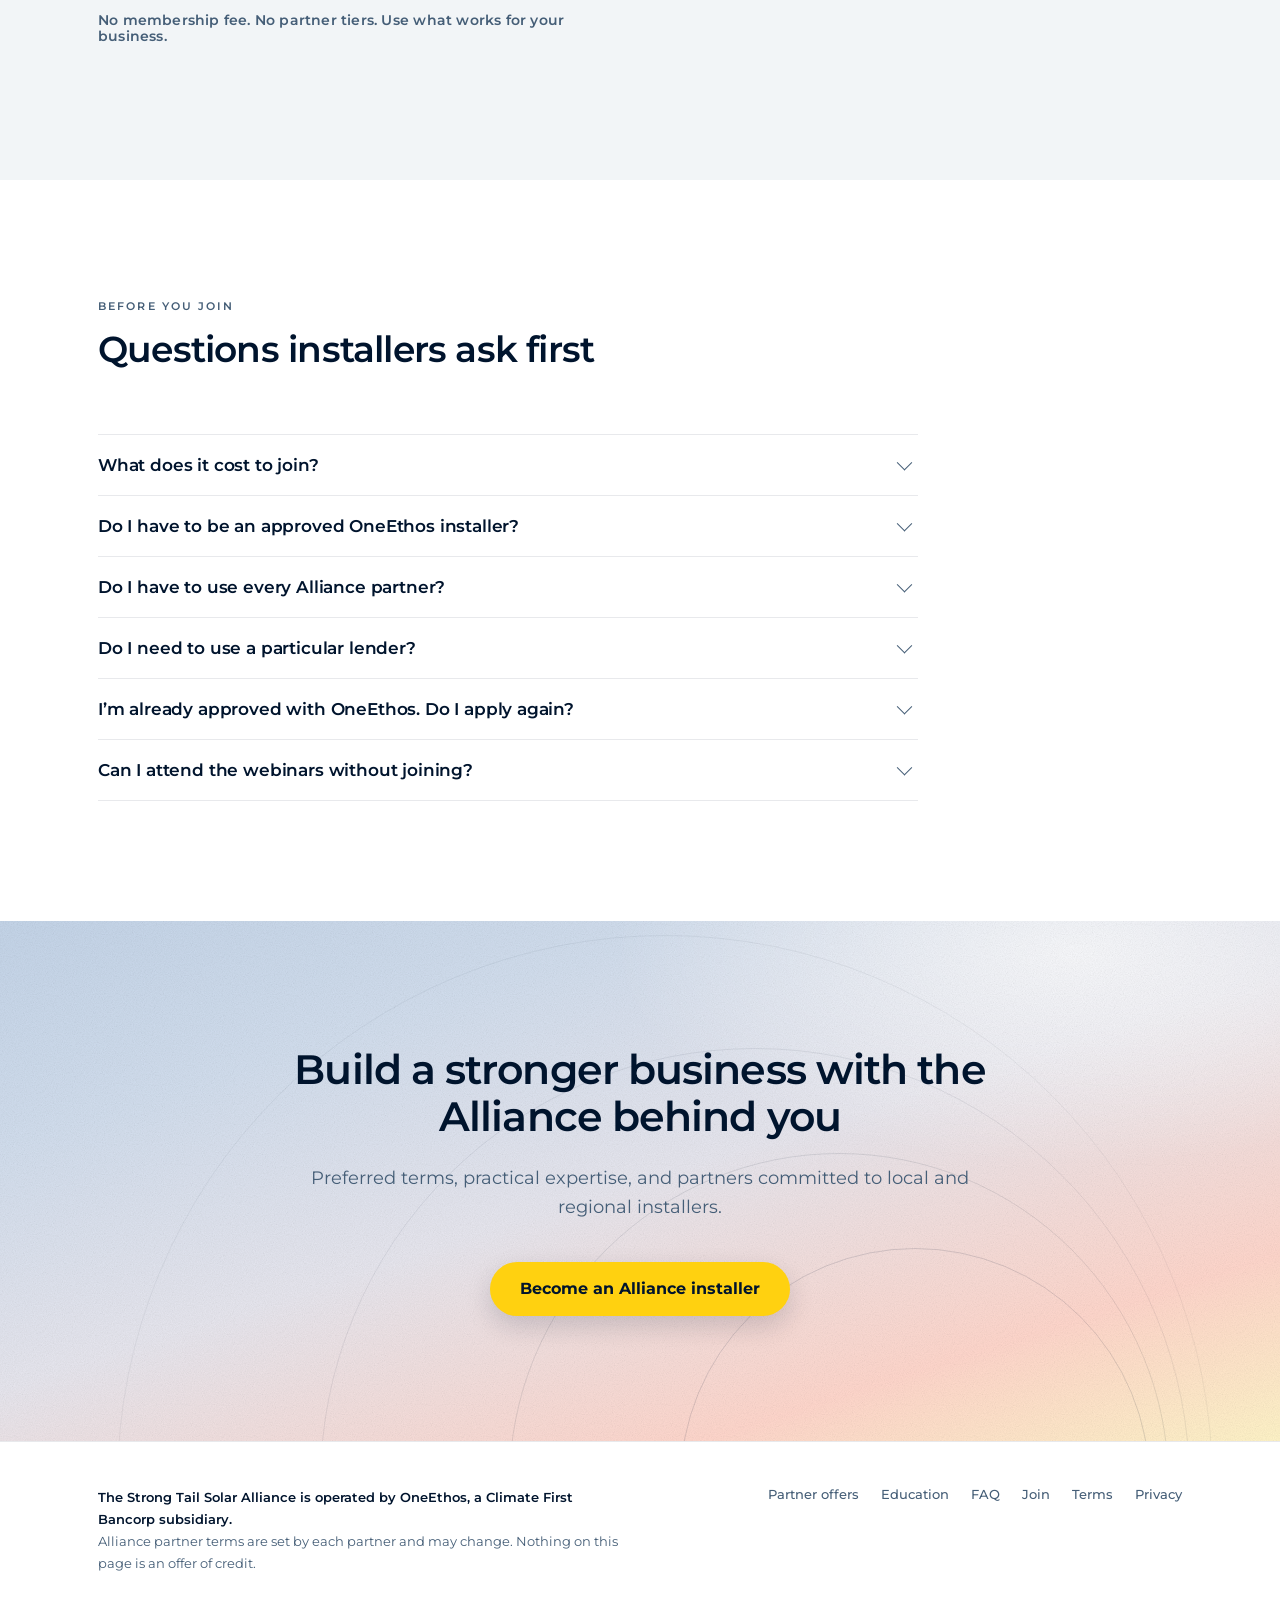
==== commit e4ffd9b3: "Webinar 3: the card gets its cash flow guide" ====
--- a/index.html
+++ b/index.html
@@ -195,8 +195,9 @@
        all three now play back. A recorded card can carry a free download beside
        its button: Webinar #1's playbook PDF lives at /assets/ so the URL can be
        replaced in place by a later revision; Webinar #2's Section 232 installer
-       guide, added 10 Nov 2026, is served by HubSpot at pages.bodhi.solar and
-       is not copied into this repo. -->
+       guide, added 10 Nov 2026, and Webinar #3's Strong Tail cash flow guide,
+       added 25 Nov 2026, are served by HubSpot at pages.bodhi.solar and are
+       not copied into this repo. -->
   <!-- ============================ EDUCATION ===========================
        Gradient ground, the second of exactly three gradient moments. Cards are
        led by a date block rather than an image: no headshots, no thumbnails.
@@ -243,7 +244,8 @@
           <p class="with">With Climate First Bank</p>
           <p class="take">Where the money and the reputation risk actually sit on a residential project,
           and how to keep cash moving between deposit and final payment.</p>
-          <div class="card-cta"><a class="btn btn--sm" href="https://www.bodhi.solar/webinar/managing-project-risk-working-capital-local-installer" target="_blank" rel="noopener">Watch the recording</a></div>
+          <div class="card-cta"><a class="btn btn--sm" href="https://www.bodhi.solar/webinar/managing-project-risk-working-capital-local-installer" target="_blank" rel="noopener">Watch the recording</a>
+            <a class="tlink" href="https://pages.bodhi.solar/hubfs/Strong%20Tail%20Installer%20Guide%20-%207%20Cash%20Flow%20Lessons.pdf" target="_blank" rel="noopener">Get the cash flow guide (PDF)</a></div>
         </article>
       </div>
       <div class="tail">
